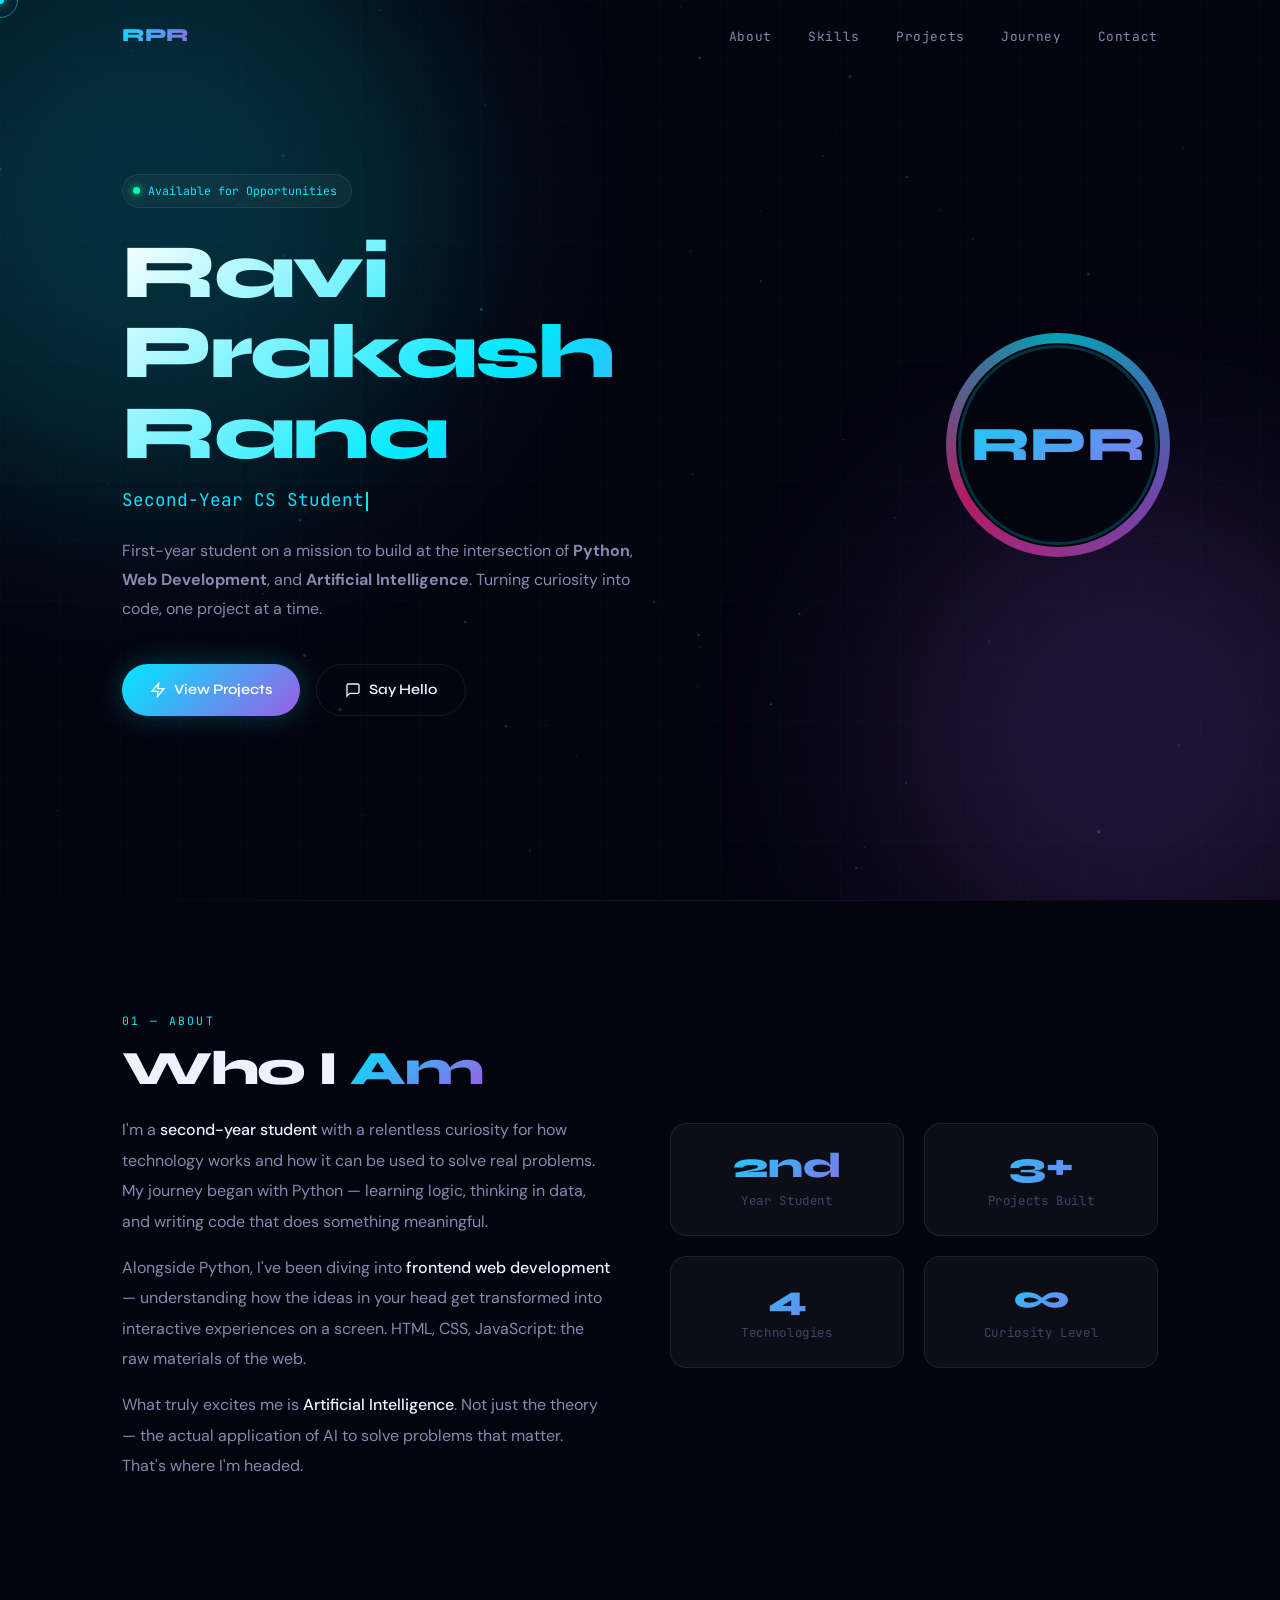
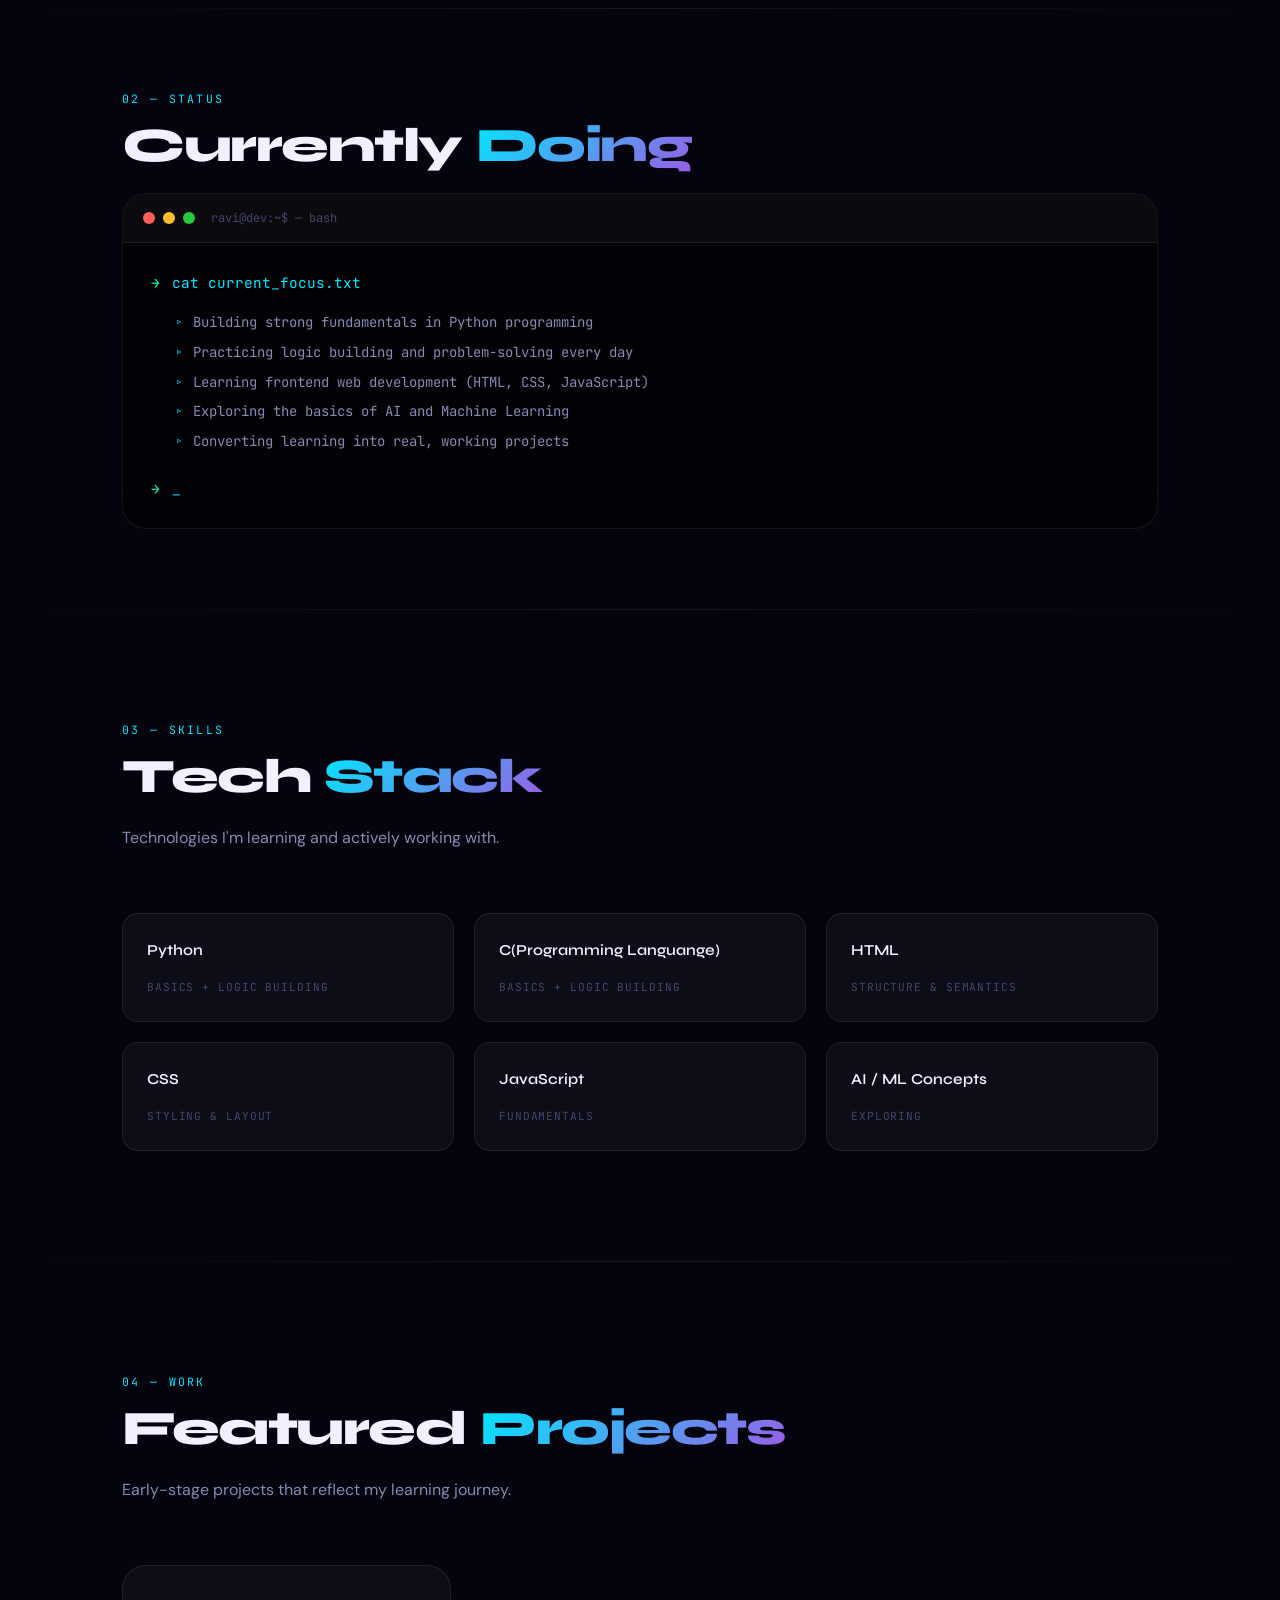
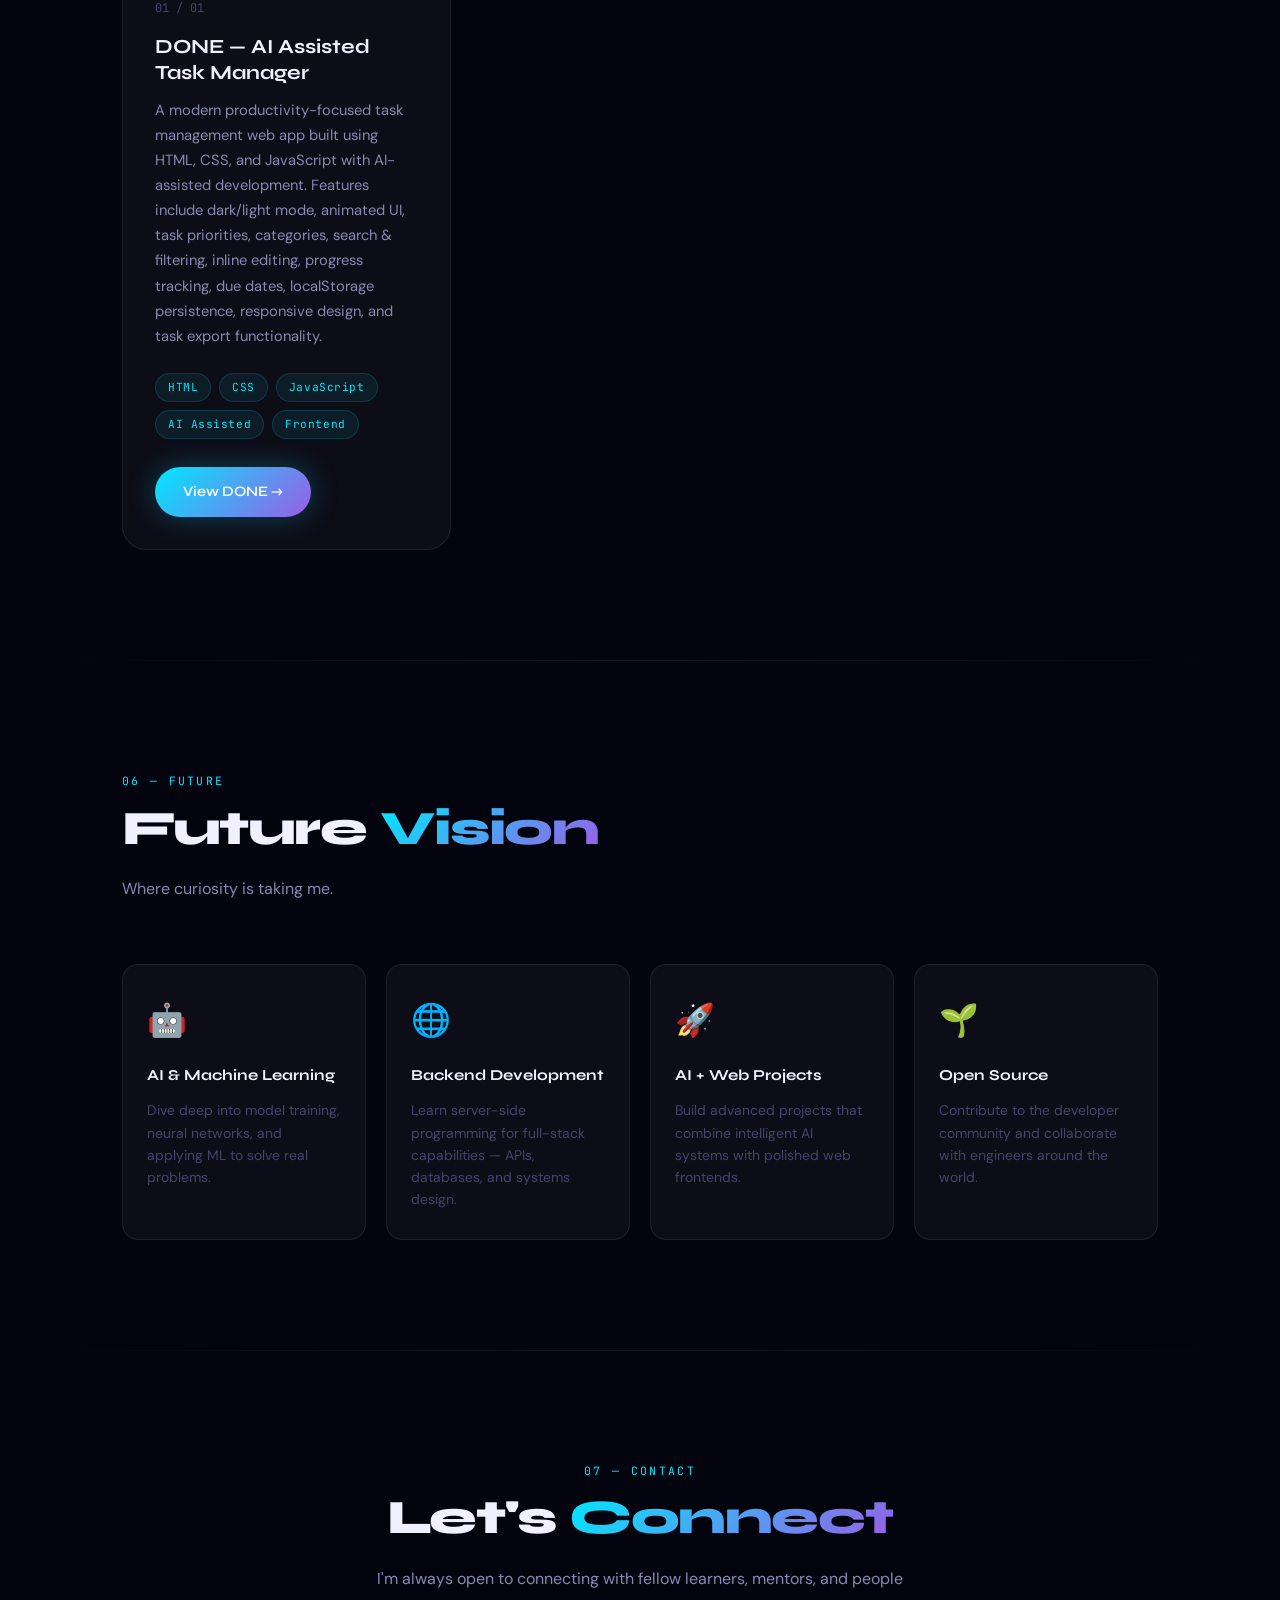
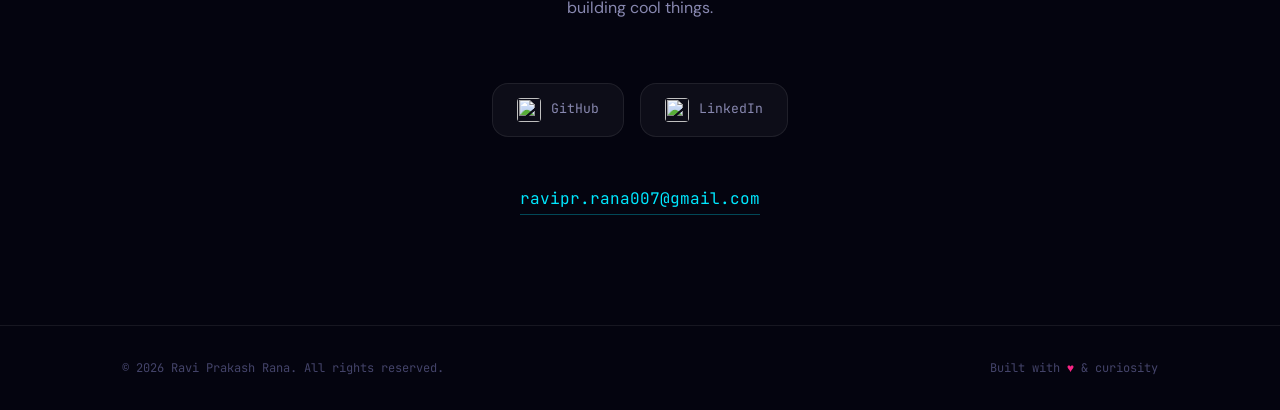
==== index.html @ df88d9ed "Rename portfolio.html to index.html" ====
<!DOCTYPE html>
<html lang="en">

<head>
  <meta charset="UTF-8" />
  <meta name="viewport" content="width=device-width, initial-scale=1.0" />
  <title>Ravi Prakash Rana — Portfolio</title>

  <!-- Google Fonts: Syne (display) + JetBrains Mono (code/terminal) + DM Sans (body) -->
  <link rel="preconnect" href="https://fonts.googleapis.com" />
  <link rel="preconnect" href="https://fonts.gstatic.com" crossorigin />
  <link
    href="https://fonts.googleapis.com/css2?family=Syne:wght@400;600;700;800&family=JetBrains+Mono:wght@300;400;600&family=DM+Sans:ital,opsz,wght@0,9..40,300;0,9..40,400;0,9..40,500;1,9..40,300&display=swap"
    rel="stylesheet" />

  <style>
    /* =============================================
       DESIGN TOKENS / CSS VARIABLES
    ============================================= */
    :root {
      --bg-0: #04040f;
      --bg-1: #080820;
      --bg-2: #0d0d2b;
      --surface: rgba(255, 255, 255, 0.04);
      --surface-md: rgba(255, 255, 255, 0.07);
      --border: rgba(255, 255, 255, 0.08);
      --border-glow: rgba(0, 232, 255, 0.3);

      --cyan: #00e8ff;
      --cyan-dim: #00b4c8;
      --violet: #9b5de5;
      --violet-dim: #6d3aad;
      --pink: #f72585;
      --green: #06ffa5;

      --text-primary: #f0f0ff;
      --text-secondary: #8888b0;
      --text-muted: #44446a;

      --font-display: 'Syne', sans-serif;
      --font-body: 'DM Sans', sans-serif;
      --font-mono: 'JetBrains Mono', monospace;

      --radius-sm: 8px;
      --radius-md: 16px;
      --radius-lg: 24px;
      --radius-xl: 40px;

      --ease-smooth: cubic-bezier(0.25, 0.46, 0.45, 0.94);
      --ease-bounce: cubic-bezier(0.34, 1.56, 0.64, 1);
      --ease-expo: cubic-bezier(0.16, 1, 0.3, 1);
    }

    /* =============================================
       RESET & BASE
    ============================================= */
    *,
    *::before,
    *::after {
      box-sizing: border-box;
      margin: 0;
      padding: 0;
    }

    html {
      scroll-behavior: smooth;
      overflow-x: hidden;
    }

    body {
      background-color: var(--bg-0);
      color: var(--text-primary);
      font-family: var(--font-body);
      font-size: 16px;
      line-height: 1.7;
      overflow-x: hidden;
      cursor: none;
      /* custom cursor */
    }

    /* Hide scrollbar but keep functionality */
    ::-webkit-scrollbar {
      width: 4px;
    }

    ::-webkit-scrollbar-track {
      background: var(--bg-0);
    }

    ::-webkit-scrollbar-thumb {
      background: var(--cyan-dim);
      border-radius: 2px;
    }

    a {
      color: var(--cyan);
      text-decoration: none;
    }

    img {
      max-width: 100%;
      display: block;
    }

    ul {
      list-style: none;
    }

    /* =============================================
       CUSTOM CURSOR
    ============================================= */
    #cursor-dot,
    #cursor-ring {
      position: fixed;
      border-radius: 50%;
      pointer-events: none;
      z-index: 10000;
      transform: translate(-50%, -50%);
      transition-property: width, height, opacity, background;
      transition-duration: 0.15s;
    }

    #cursor-dot {
      width: 8px;
      height: 8px;
      background: var(--cyan);
      box-shadow: 0 0 12px var(--cyan);
    }

    #cursor-ring {
      width: 36px;
      height: 36px;
      border: 1.5px solid rgba(0, 232, 255, 0.5);
      transition-duration: 0.3s;
      transition-timing-function: var(--ease-smooth);
    }

    body.cursor-hover #cursor-ring {
      width: 56px;
      height: 56px;
      border-color: var(--violet);
      background: rgba(155, 93, 229, 0.08);
    }

    /* =============================================
       SCROLL PROGRESS BAR
    ============================================= */
    #scroll-progress {
      position: fixed;
      top: 0;
      left: 0;
      height: 2px;
      width: 0%;
      background: linear-gradient(90deg, var(--cyan), var(--violet), var(--pink));
      z-index: 9999;
      transition: width 0.1s linear;
    }

    /* =============================================
       CANVAS BACKGROUND (particles)
    ============================================= */
    #bg-canvas {
      position: fixed;
      inset: 0;
      z-index: 0;
      opacity: 0.45;
    }

    /* =============================================
       GRID OVERLAY
    ============================================= */
    .grid-overlay {
      position: fixed;
      inset: 0;
      z-index: 1;
      background-image:
        linear-gradient(rgba(0, 232, 255, 0.025) 1px, transparent 1px),
        linear-gradient(90deg, rgba(0, 232, 255, 0.025) 1px, transparent 1px);
      background-size: 60px 60px;
      pointer-events: none;
    }

    /* =============================================
       LAYOUT WRAPPER
    ============================================= */
    .site-wrap {
      position: relative;
      z-index: 2;
    }

    .container {
      max-width: 1100px;
      margin: 0 auto;
      padding: 0 32px;
    }

    /* =============================================
       NAVBAR
    ============================================= */
    #navbar {
      position: fixed;
      top: 0;
      left: 0;
      right: 0;
      z-index: 999;
      padding: 20px 0;
      transition: background 0.4s var(--ease-smooth), padding 0.4s var(--ease-smooth), border-bottom 0.4s;
    }

    #navbar.scrolled {
      background: rgba(4, 4, 15, 0.85);
      backdrop-filter: blur(20px);
      -webkit-backdrop-filter: blur(20px);
      padding: 12px 0;
      border-bottom: 1px solid var(--border);
    }

    .nav-inner {
      display: flex;
      align-items: center;
      justify-content: space-between;
    }

    .nav-logo {
      font-family: var(--font-display);
      font-weight: 800;
      font-size: 1.15rem;
      letter-spacing: -0.02em;
      background: linear-gradient(135deg, var(--cyan), var(--violet));
      -webkit-background-clip: text;
      -webkit-text-fill-color: transparent;
      background-clip: text;
    }

    .nav-links {
      display: flex;
      gap: 36px;
      align-items: center;
    }

    .nav-links a {
      font-family: var(--font-mono);
      font-size: 0.8rem;
      color: var(--text-secondary);
      letter-spacing: 0.05em;
      transition: color 0.2s;
      position: relative;
    }

    .nav-links a::after {
      content: '';
      position: absolute;
      bottom: -4px;
      left: 0;
      width: 0;
      height: 1px;
      background: var(--cyan);
      transition: width 0.3s var(--ease-expo);
    }

    .nav-links a:hover {
      color: var(--cyan);
    }

    .nav-links a:hover::after {
      width: 100%;
    }

    /* Hamburger */
    .nav-toggle {
      display: none;
      flex-direction: column;
      gap: 5px;
      cursor: none;
      background: none;
      border: none;
      padding: 4px;
    }

    .nav-toggle span {
      display: block;
      width: 24px;
      height: 1.5px;
      background: var(--text-primary);
      transition: all 0.3s var(--ease-smooth);
      transform-origin: center;
    }

    .nav-toggle.open span:nth-child(1) {
      transform: translateY(6.5px) rotate(45deg);
    }

    .nav-toggle.open span:nth-child(2) {
      opacity: 0;
      transform: scaleX(0);
    }

    .nav-toggle.open span:nth-child(3) {
      transform: translateY(-6.5px) rotate(-45deg);
    }

    /* Mobile menu */
    .mobile-menu {
      display: none;
      flex-direction: column;
      gap: 0;
      background: rgba(4, 4, 15, 0.97);
      border-top: 1px solid var(--border);
      padding: 8px 0;
    }

    .mobile-menu.open {
      display: flex;
    }

    .mobile-menu a {
      font-family: var(--font-mono);
      font-size: 0.85rem;
      color: var(--text-secondary);
      padding: 14px 32px;
      border-bottom: 1px solid var(--border);
      transition: color 0.2s, background 0.2s;
    }

    .mobile-menu a:hover {
      color: var(--cyan);
      background: var(--surface);
    }

    /* =============================================
       HERO SECTION
    ============================================= */
    #hero {
      min-height: 100vh;
      display: flex;
      align-items: center;
      padding-top: 100px;
      position: relative;
      overflow: hidden;
    }

    /* Glow blobs */
    .hero-blob {
      position: absolute;
      border-radius: 50%;
      filter: blur(100px);
      opacity: 0.18;
      pointer-events: none;
    }

    .hero-blob-1 {
      width: 600px;
      height: 600px;
      background: var(--cyan);
      top: -100px;
      left: -150px;
    }

    .hero-blob-2 {
      width: 500px;
      height: 500px;
      background: var(--violet);
      bottom: -80px;
      right: -100px;
    }

    .hero-inner {
      display: grid;
      grid-template-columns: 1fr auto;
      align-items: center;
      gap: 60px;
      width: 100%;
    }

    .hero-badge {
      display: inline-flex;
      align-items: center;
      gap: 8px;
      background: var(--surface);
      border: 1px solid var(--border);
      border-radius: 100px;
      padding: 6px 14px 6px 10px;
      font-family: var(--font-mono);
      font-size: 0.72rem;
      color: var(--cyan);
      margin-bottom: 24px;
      animation: fadeSlideUp 0.8s var(--ease-expo) both;
    }

    .hero-badge-dot {
      width: 7px;
      height: 7px;
      border-radius: 50%;
      background: var(--green);
      box-shadow: 0 0 8px var(--green);
      animation: pulse-dot 2s infinite;
    }

    @keyframes pulse-dot {

      0%,
      100% {
        opacity: 1;
        transform: scale(1);
      }

      50% {
        opacity: 0.6;
        transform: scale(1.3);
      }
    }

    .hero-name {
      font-family: var(--font-display);
      font-weight: 800;
      font-size: clamp(2.8rem, 6vw, 5rem);
      line-height: 1.05;
      letter-spacing: -0.03em;
      background: linear-gradient(135deg, #ffffff 0%, var(--cyan) 50%, var(--violet) 100%);
      -webkit-background-clip: text;
      -webkit-text-fill-color: transparent;
      background-clip: text;
      margin-bottom: 12px;
      animation: fadeSlideUp 0.8s 0.1s var(--ease-expo) both;
    }

    .hero-typewriter {
      font-family: var(--font-mono);
      font-size: clamp(0.9rem, 2vw, 1.1rem);
      color: var(--cyan);
      min-height: 1.8em;
      margin-bottom: 20px;
      animation: fadeSlideUp 0.8s 0.2s var(--ease-expo) both;
    }

    .hero-typewriter .cursor {
      display: inline-block;
      width: 2px;
      height: 1.1em;
      background: var(--cyan);
      margin-left: 2px;
      vertical-align: middle;
      animation: blink 0.9s step-end infinite;
    }

    @keyframes blink {

      0%,
      100% {
        opacity: 1
      }

      50% {
        opacity: 0
      }
    }

    .hero-desc {
      color: var(--text-secondary);
      font-size: 1rem;
      max-width: 520px;
      line-height: 1.8;
      margin-bottom: 40px;
      animation: fadeSlideUp 0.8s 0.3s var(--ease-expo) both;
    }

    .hero-ctas {
      display: flex;
      gap: 16px;
      flex-wrap: wrap;
      animation: fadeSlideUp 0.8s 0.4s var(--ease-expo) both;
    }

    /* Profile picture */
    .hero-avatar {
      position: relative;
      animation: fadeSlideUp 0.9s 0.25s var(--ease-expo) both;
    }

    .hero-avatar-ring {
      position: absolute;
      inset: -12px;
      border-radius: 50%;
      background: conic-gradient(var(--cyan), var(--violet), var(--pink), var(--cyan));
      animation: spin 8s linear infinite;
      opacity: 0.7;
    }

    .hero-avatar-ring-mask {
      position: absolute;
      inset: -2px;
      border-radius: 50%;
      background: var(--bg-0);
      z-index: 1;
    }

    .hero-avatar img {
      position: relative;
      z-index: 2;
      width: 200px;
      height: 200px;
      border-radius: 50%;
      object-fit: cover;
      object-position: top;
      border: 3px solid var(--bg-2);
    }

    /* Fallback avatar (initials) if image missing */
    .hero-avatar-fallback {
      position: relative;
      z-index: 2;
      width: 200px;
      height: 200px;
      border-radius: 50%;
      background: linear-gradient(135deg, var(--bg-2), var(--bg-1));
      border: 3px solid rgba(0, 232, 255, 0.2);
      display: flex;
      align-items: center;
      justify-content: center;
      font-family: var(--font-display);
      font-size: 3rem;
      font-weight: 800;
      background: linear-gradient(135deg, var(--cyan), var(--violet));
      -webkit-background-clip: text;
      -webkit-text-fill-color: transparent;
      background-clip: text;
    }

    @keyframes spin {
      to {
        transform: rotate(360deg);
      }
    }

    /* =============================================
       BUTTONS
    ============================================= */
    .btn {
      display: inline-flex;
      align-items: center;
      gap: 8px;
      padding: 13px 28px;
      border-radius: 100px;
      font-family: var(--font-display);
      font-weight: 600;
      font-size: 0.9rem;
      transition: all 0.3s var(--ease-bounce);
      cursor: none;
      position: relative;
      overflow: hidden;
      white-space: nowrap;
    }

    .btn::after {
      content: '';
      position: absolute;
      inset: 0;
      background: rgba(255, 255, 255, 0.1);
      opacity: 0;
      transition: opacity 0.2s;
    }

    .btn:hover::after {
      opacity: 1;
    }

    .btn:active {
      transform: scale(0.96) !important;
    }

    .btn-primary {
      background: linear-gradient(135deg, var(--cyan), var(--violet));
      color: #fff;
      box-shadow: 0 0 28px rgba(0, 232, 255, 0.25);
    }

    .btn-primary:hover {
      transform: translateY(-3px);
      box-shadow: 0 0 48px rgba(0, 232, 255, 0.4);
    }

    .btn-ghost {
      background: transparent;
      color: var(--text-primary);
      border: 1px solid var(--border);
    }

    .btn-ghost:hover {
      border-color: var(--cyan);
      color: var(--cyan);
      transform: translateY(-3px);
      box-shadow: 0 0 24px rgba(0, 232, 255, 0.15);
    }

    /* =============================================
       SECTION COMMON
    ============================================= */
    section {
      padding: 110px 0;
      position: relative;
    }

    .section-tag {
      font-family: var(--font-mono);
      font-size: 0.72rem;
      color: var(--cyan);
      letter-spacing: 0.2em;
      text-transform: uppercase;
      margin-bottom: 12px;
    }

    .section-title {
      font-family: var(--font-display);
      font-weight: 800;
      font-size: clamp(2rem, 4vw, 3rem);
      letter-spacing: -0.03em;
      line-height: 1.1;
      margin-bottom: 20px;
    }

    .section-title span {
      background: linear-gradient(135deg, var(--cyan), var(--violet));
      -webkit-background-clip: text;
      -webkit-text-fill-color: transparent;
      background-clip: text;
    }

    .section-desc {
      color: var(--text-secondary);
      font-size: 1rem;
      max-width: 540px;
      margin-bottom: 60px;
      line-height: 1.8;
    }

    /* Divider line */
    .divider {
      width: 100%;
      height: 1px;
      background: linear-gradient(90deg, transparent, var(--border), transparent);
      margin: 0;
    }

    /* Scroll reveal base state */
    .reveal {
      opacity: 0;
      transform: translateY(40px);
      transition: opacity 0.7s var(--ease-expo), transform 0.7s var(--ease-expo);
    }

    .reveal.visible {
      opacity: 1;
      transform: translateY(0);
    }

    .reveal-left {
      opacity: 0;
      transform: translateX(-40px);
      transition: opacity 0.7s var(--ease-expo), transform 0.7s var(--ease-expo);
    }

    .reveal-left.visible {
      opacity: 1;
      transform: translateX(0);
    }

    .reveal-right {
      opacity: 0;
      transform: translateX(40px);
      transition: opacity 0.7s var(--ease-expo), transform 0.7s var(--ease-expo);
    }

    .reveal-right.visible {
      opacity: 1;
      transform: translateX(0);
    }

    /* Stagger delays */
    .delay-1 {
      transition-delay: 0.1s;
    }

    .delay-2 {
      transition-delay: 0.2s;
    }

    .delay-3 {
      transition-delay: 0.3s;
    }

    .delay-4 {
      transition-delay: 0.4s;
    }

    .delay-5 {
      transition-delay: 0.5s;
    }

    /* =============================================
       ABOUT SECTION
    ============================================= */
    #about .about-grid {
      display: grid;
      grid-template-columns: 1fr 1fr;
      gap: 60px;
      align-items: start;
    }

    .about-text p {
      color: var(--text-secondary);
      line-height: 1.9;
      margin-bottom: 16px;
    }

    .about-text p strong {
      color: var(--text-primary);
      font-weight: 500;
    }

    .about-stats {
      display: grid;
      grid-template-columns: 1fr 1fr;
      gap: 20px;
      margin-top: 8px;
    }

    .stat-card {
      background: var(--surface);
      border: 1px solid var(--border);
      border-radius: var(--radius-md);
      padding: 24px 20px;
      text-align: center;
      transition: border-color 0.3s, transform 0.3s var(--ease-bounce);
    }

    .stat-card:hover {
      border-color: var(--border-glow);
      transform: translateY(-4px);
    }

    .stat-num {
      font-family: var(--font-display);
      font-size: 2.2rem;
      font-weight: 800;
      background: linear-gradient(135deg, var(--cyan), var(--violet));
      -webkit-background-clip: text;
      -webkit-text-fill-color: transparent;
      background-clip: text;
      line-height: 1;
      margin-bottom: 6px;
    }

    .stat-label {
      font-size: 0.78rem;
      color: var(--text-muted);
      font-family: var(--font-mono);
      letter-spacing: 0.05em;
    }

    /* =============================================
       CURRENTLY DOING — Terminal style
    ============================================= */
    #currently {
      padding: 80px 0;
    }

    .terminal {
      background: rgba(0, 0, 0, 0.6);
      border: 1px solid var(--border);
      border-radius: var(--radius-lg);
      overflow: hidden;
      backdrop-filter: blur(20px);
    }

    .terminal-bar {
      display: flex;
      align-items: center;
      gap: 8px;
      padding: 14px 20px;
      background: rgba(255, 255, 255, 0.04);
      border-bottom: 1px solid var(--border);
    }

    .terminal-dot {
      width: 12px;
      height: 12px;
      border-radius: 50%;
    }

    .terminal-dot.red {
      background: #ff5f57;
    }

    .terminal-dot.amber {
      background: #ffbd2e;
    }

    .terminal-dot.green {
      background: #28c841;
    }

    .terminal-title {
      font-family: var(--font-mono);
      font-size: 0.75rem;
      color: var(--text-muted);
      margin-left: 8px;
    }

    .terminal-body {
      padding: 28px 28px;
    }

    .terminal-line {
      display: flex;
      align-items: flex-start;
      gap: 12px;
      margin-bottom: 14px;
      font-family: var(--font-mono);
      font-size: 0.9rem;
      line-height: 1.6;
    }

    .t-prompt {
      color: var(--green);
      flex-shrink: 0;
    }

    .t-cmd {
      color: var(--cyan);
    }

    .t-output {
      color: var(--text-secondary);
      margin-left: 24px;
    }

    .t-output-list {
      margin-left: 24px;
    }

    .t-output-list li {
      color: var(--text-secondary);
      font-family: var(--font-mono);
      font-size: 0.87rem;
      padding: 3px 0;
      display: flex;
      align-items: center;
      gap: 10px;
    }

    .t-output-list li::before {
      content: '▹';
      color: var(--cyan);
      flex-shrink: 0;
    }

    /* =============================================
       SKILLS SECTION
    ============================================= */
    #skills .skills-grid {
      display: grid;
      grid-template-columns: repeat(auto-fill, minmax(280px, 1fr));
      gap: 20px;
    }

    .skill-card {
      background: var(--surface);
      border: 1px solid var(--border);
      border-radius: var(--radius-md);
      padding: 24px;
      transition: border-color 0.3s, transform 0.3s var(--ease-bounce), box-shadow 0.3s;
    }

    .skill-card:hover {
      border-color: var(--border-glow);
      transform: translateY(-5px);
      box-shadow: 0 20px 60px rgba(0, 0, 0, 0.4), 0 0 30px rgba(0, 232, 255, 0.06);
    }

    .skill-header {
      display: flex;
      align-items: center;
      justify-content: space-between;
      margin-bottom: 14px;
    }

    .skill-name {
      font-family: var(--font-display);
      font-weight: 600;
      font-size: 0.95rem;
      color: var(--text-primary);
    }

    .skill-pct {
      font-family: var(--font-mono);
      font-size: 0.8rem;
      color: var(--cyan);
    }

    .skill-bar-bg {
      height: 4px;
      background: rgba(255, 255, 255, 0.06);
      border-radius: 100px;
      overflow: hidden;
    }

    .skill-bar-fill {
      height: 100%;
      border-radius: 100px;
      width: 0%;
      transition: width 1.2s var(--ease-expo);
      background: linear-gradient(90deg, var(--cyan), var(--violet));
    }

    .skill-bar-fill.animated {
      /* class added by JS */
    }

    .skill-tag {
      margin-top: 12px;
      font-family: var(--font-mono);
      font-size: 0.7rem;
      color: var(--text-muted);
      letter-spacing: 0.08em;
    }

    /* =============================================
       PROJECTS SECTION
    ============================================= */
    #projects .projects-grid {
      display: grid;
      grid-template-columns: repeat(auto-fill, minmax(320px, 1fr));
      gap: 24px;
    }

    .project-card {
      background: var(--surface);
      border: 1px solid var(--border);
      border-radius: var(--radius-lg);
      padding: 32px;
      transition: border-color 0.3s, transform 0.3s var(--ease-bounce), box-shadow 0.3s;
      position: relative;
      overflow: hidden;
      transform-style: preserve-3d;
      will-change: transform;
    }

    .project-card::before {
      content: '';
      position: absolute;
      top: 0;
      left: 0;
      right: 0;
      height: 1px;
      background: linear-gradient(90deg, transparent, var(--cyan), transparent);
      opacity: 0;
      transition: opacity 0.4s;
    }

    .project-card:hover {
      border-color: var(--border-glow);
    }

    .project-card:hover::before {
      opacity: 1;
    }

    .project-num {
      font-family: var(--font-mono);
      font-size: 0.75rem;
      color: var(--text-muted);
      margin-bottom: 16px;
    }

    .project-title {
      font-family: var(--font-display);
      font-weight: 700;
      font-size: 1.25rem;
      color: var(--text-primary);
      margin-bottom: 12px;
      line-height: 1.3;
    }

    .project-desc {
      color: var(--text-secondary);
      font-size: 0.92rem;
      line-height: 1.7;
      margin-bottom: 24px;
    }

    .project-tags {
      display: flex;
      flex-wrap: wrap;
      gap: 8px;
    }

    .project-tag {
      background: rgba(0, 232, 255, 0.07);
      border: 1px solid rgba(0, 232, 255, 0.15);
      color: var(--cyan);
      font-family: var(--font-mono);
      font-size: 0.7rem;
      padding: 4px 12px;
      border-radius: 100px;
      letter-spacing: 0.05em;
    }

    /* =============================================
       JOURNEY TIMELINE
    ============================================= */
    #journey .timeline {
      position: relative;
      padding-left: 32px;
    }

    .timeline::before {
      content: '';
      position: absolute;
      left: 7px;
      top: 0;
      bottom: 0;
      width: 1px;
      background: linear-gradient(to bottom, var(--cyan), var(--violet), transparent);
    }

    .timeline-item {
      position: relative;
      margin-bottom: 44px;
    }

    .timeline-item:last-child {
      margin-bottom: 0;
    }

    .timeline-dot {
      position: absolute;
      left: -29px;
      top: 4px;
      width: 15px;
      height: 15px;
      border-radius: 50%;
      background: var(--bg-0);
      border: 2px solid var(--cyan);
      box-shadow: 0 0 16px rgba(0, 232, 255, 0.5);
      transition: transform 0.3s var(--ease-bounce), box-shadow 0.3s;
    }

    .timeline-item:hover .timeline-dot {
      transform: scale(1.4);
      box-shadow: 0 0 28px rgba(0, 232, 255, 0.7);
    }

    .timeline-label {
      font-family: var(--font-mono);
      font-size: 0.72rem;
      color: var(--cyan);
      letter-spacing: 0.1em;
      margin-bottom: 6px;
      text-transform: uppercase;
    }

    .timeline-heading {
      font-family: var(--font-display);
      font-weight: 700;
      font-size: 1.1rem;
      color: var(--text-primary);
      margin-bottom: 8px;
    }

    .timeline-body {
      color: var(--text-secondary);
      font-size: 0.93rem;
      line-height: 1.7;
    }

    /* =============================================
       FUTURE VISION
    ============================================= */
    #vision .vision-grid {
      display: grid;
      grid-template-columns: repeat(auto-fill, minmax(240px, 1fr));
      gap: 20px;
    }

    .vision-card {
      background: var(--surface);
      border: 1px solid var(--border);
      border-radius: var(--radius-md);
      padding: 28px 24px;
      transition: border-color 0.3s, transform 0.3s var(--ease-bounce);
    }

    .vision-card:hover {
      border-color: rgba(155, 93, 229, 0.4);
      transform: translateY(-5px);
    }

    .vision-icon {
      font-size: 2rem;
      margin-bottom: 16px;
    }

    .vision-title {
      font-family: var(--font-display);
      font-weight: 700;
      font-size: 0.95rem;
      color: var(--text-primary);
      margin-bottom: 10px;
    }

    .vision-desc {
      color: var(--text-muted);
      font-size: 0.87rem;
      line-height: 1.6;
    }

    /* =============================================
       CONTACT SECTION
    ============================================= */
    #contact {
      text-align: center;
    }

    #contact .section-desc {
      margin-left: auto;
      margin-right: auto;
    }

    .contact-links {
      display: flex;
      justify-content: center;
      gap: 16px;
      flex-wrap: wrap;
      margin-bottom: 48px;
    }

    .contact-link {
      display: flex;
      align-items: center;
      gap: 10px;
      padding: 14px 24px;
      background: var(--surface);
      border: 1px solid var(--border);
      border-radius: var(--radius-md);
      color: var(--text-secondary);
      font-family: var(--font-mono);
      font-size: 0.82rem;
      transition: all 0.3s var(--ease-bounce);
    }

    .contact-link img {
      width: 24px;
      height: 24px;
      border-radius: 4px;
      object-fit: cover;
    }

    .contact-link:hover {
      color: var(--cyan);
      border-color: var(--border-glow);
      transform: translateY(-4px);
      box-shadow: 0 12px 40px rgba(0, 0, 0, 0.4), 0 0 20px rgba(0, 232, 255, 0.1);
    }

    .contact-email {
      display: inline-block;
      font-family: var(--font-mono);
      font-size: 1rem;
      color: var(--cyan);
      border-bottom: 1px solid rgba(0, 232, 255, 0.3);
      padding-bottom: 2px;
      transition: border-color 0.2s;
    }

    .contact-email:hover {
      border-color: var(--cyan);
    }

    /* =============================================
       FOOTER
    ============================================= */
    footer {
      padding: 32px 0;
      border-top: 1px solid var(--border);
    }

    .footer-inner {
      display: flex;
      align-items: center;
      justify-content: space-between;
      gap: 16px;
      flex-wrap: wrap;
    }

    .footer-copy {
      font-family: var(--font-mono);
      font-size: 0.75rem;
      color: var(--text-muted);
    }

    .footer-made {
      font-family: var(--font-mono);
      font-size: 0.75rem;
      color: var(--text-muted);
    }

    .footer-made span {
      color: var(--pink);
    }

    /* =============================================
       KEYFRAMES
    ============================================= */
    @keyframes fadeSlideUp {
      from {
        opacity: 0;
        transform: translateY(30px);
      }

      to {
        opacity: 1;
        transform: translateY(0);
      }
    }

    /* =============================================
       RESPONSIVE
    ============================================= */
    @media (max-width: 900px) {
      .hero-inner {
        grid-template-columns: 1fr;
        text-align: center;
        gap: 40px;
      }

      .hero-ctas {
        justify-content: center;
      }

      .hero-avatar {
        order: -1;
        margin: 0 auto;
      }

      #about .about-grid {
        grid-template-columns: 1fr;
        gap: 40px;
      }

      .nav-links {
        display: none;
      }

      .nav-toggle {
        display: flex;
      }
    }

    @media (max-width: 600px) {
      .container {
        padding: 0 20px;
      }

      section {
        padding: 80px 0;
      }

      .about-stats {
        grid-template-columns: 1fr 1fr;
      }

      .hero-avatar img,
      .hero-avatar-fallback {
        width: 150px;
        height: 150px;
        font-size: 2.5rem;
      }

      .hero-avatar-ring {
        inset: -10px;
      }

      .hero-avatar-ring-mask {
        inset: -1px;
      }
    }

    /* Reduced motion */
    @media (prefers-reduced-motion: reduce) {

      *,
      *::before,
      *::after {
        animation-duration: 0.01ms !important;
        transition-duration: 0.01ms !important;
      }
    }
  </style>
</head>

<body>
  <!-- Custom Cursor -->
  <div id="cursor-dot"></div>
  <div id="cursor-ring"></div>

  <!-- Scroll Progress -->
  <div id="scroll-progress" role="progressbar" aria-label="Page scroll progress"></div>

  <!-- Background Canvas (particles) -->
  <canvas id="bg-canvas" aria-hidden="true"></canvas>

  <!-- Grid overlay -->
  <div class="grid-overlay" aria-hidden="true"></div>

  <div class="site-wrap">

    <!-- ==================== NAVBAR ==================== -->
    <header>
      <nav id="navbar" role="navigation" aria-label="Main navigation">
        <div class="container">
          <div class="nav-inner">
            <a href="#hero" class="nav-logo">RPR</a>
            <ul class="nav-links" role="list">
              <li><a href="#about">About</a></li>
              <li><a href="#skills">Skills</a></li>
              <li><a href="#projects">Projects</a></li>
              <li><a href="#journey">Journey</a></li>
              <li><a href="#contact">Contact</a></li>
            </ul>
            <button class="nav-toggle" aria-label="Toggle menu" aria-expanded="false">
              <span></span><span></span><span></span>
            </button>
          </div>
          <div class="mobile-menu" role="menu">
            <a href="#about" role="menuitem">About</a>
            <a href="#skills" role="menuitem">Skills</a>
            <a href="#projects" role="menuitem">Projects</a>
            <a href="#journey" role="menuitem">Journey</a>
            <a href="#contact" role="menuitem">Contact</a>
          </div>
        </div>
      </nav>
    </header>

    <main>

      <!-- ==================== HERO ==================== -->
      <section id="hero" aria-label="Hero section">
        <!-- Glow blobs -->
        <div class="hero-blob hero-blob-1" aria-hidden="true"></div>
        <div class="hero-blob hero-blob-2" aria-hidden="true"></div>

        <div class="container">
          <div class="hero-inner">
            <div class="hero-content">
              <div class="hero-badge" aria-label="Status: Available for opportunities">
                <span class="hero-badge-dot" aria-hidden="true"></span>
                Available for Opportunities
              </div>
              <h1 class="hero-name">Ravi Prakash<br>Rana</h1>
              <div class="hero-typewriter" aria-label="Role">
                <span id="typewriter-text"></span><span class="cursor" aria-hidden="true"></span>
              </div>
              <p class="hero-desc">
                First-year student on a mission to build at the intersection of
                <strong>Python</strong>, <strong>Web Development</strong>, and
                <strong>Artificial Intelligence</strong>. Turning curiosity into code, one project at a time.
              </p>
              <div class="hero-ctas">
                <a href="#projects" class="btn btn-primary">
                  <svg width="16" height="16" viewBox="0 0 24 24" fill="none" stroke="currentColor" stroke-width="2"
                    aria-hidden="true">
                    <path d="M13 2L3 14h9l-1 8 10-12h-9l1-8z" />
                  </svg>
                  View Projects
                </a>
                <a href="#contact" class="btn btn-ghost">
                  <svg width="16" height="16" viewBox="0 0 24 24" fill="none" stroke="currentColor" stroke-width="2"
                    aria-hidden="true">
                    <path d="M21 15a2 2 0 0 1-2 2H7l-4 4V5a2 2 0 0 1 2-2h14a2 2 0 0 1 2 2z" />
                  </svg>
                  Say Hello
                </a>
              </div>
            </div>

            <div class="hero-avatar" aria-hidden="true">
              <div class="hero-avatar-ring"></div>
              <div class="hero-avatar-ring-mask"></div>
              <!-- Shows initials if dp2.png is unavailable -->
              <img src="dp2.png" alt="Ravi Prakash Rana"
                onerror="this.style.display='none'; this.nextElementSibling.style.display='flex';">
              <div class="hero-avatar-fallback" style="display:none;">RPR</div>
            </div>
          </div>
        </div>
      </section>

      <div class="divider"></div>

      <!-- ==================== ABOUT ==================== -->
      <section id="about" aria-label="About me">
        <div class="container">
          <p class="section-tag reveal">01 — About</p>
          <h2 class="section-title reveal delay-1">Who I <span>Am</span></h2>

          <div class="about-grid">
            <div class="about-text reveal-left">
              <p>I'm a <strong>second-year student</strong> with a relentless curiosity for how technology works and how
                it can be used to solve real problems. My journey began with Python — learning logic, thinking in data,
                and writing code that does something meaningful.</p>
              <p>Alongside Python, I've been diving into <strong>frontend web development</strong> — understanding how
                the ideas in your head get transformed into interactive experiences on a screen. HTML, CSS, JavaScript:
                the raw materials of the web.</p>
              <p>What truly excites me is <strong>Artificial Intelligence</strong>. Not just the theory — the actual
                application of AI to solve problems that matter. That's where I'm headed.</p>
            </div>
            <div class="about-stats reveal-right delay-1">
              <div class="stat-card">
                <div class="stat-num">2nd</div>
                <div class="stat-label">Year Student</div>
              </div>
              <div class="stat-card">
                <div class="stat-num">3+</div>
                <div class="stat-label">Projects Built</div>
              </div>
              <div class="stat-card">
                <div class="stat-num">4</div>
                <div class="stat-label">Technologies</div>
              </div>
              <div class="stat-card">
                <div class="stat-num">∞</div>
                <div class="stat-label">Curiosity Level</div>
              </div>
            </div>
          </div>
        </div>
      </section>

      <div class="divider"></div>

      <!-- ==================== CURRENTLY DOING ==================== -->
      <section id="currently" aria-label="Current activities">
        <div class="container">
          <p class="section-tag reveal">02 — Status</p>
          <h2 class="section-title reveal delay-1">Currently <span>Doing</span></h2>

          <div class="terminal reveal delay-2">
            <div class="terminal-bar" aria-hidden="true">
              <div class="terminal-dot red"></div>
              <div class="terminal-dot amber"></div>
              <div class="terminal-dot green"></div>
              <span class="terminal-title">ravi@dev:~$ — bash</span>
            </div>
            <div class="terminal-body">
              <div class="terminal-line">
                <span class="t-prompt">→</span>
                <span class="t-cmd">cat current_focus.txt</span>
              </div>
              <ul class="t-output-list" role="list">
                <li>Building strong fundamentals in Python programming</li>
                <li>Practicing logic building and problem-solving every day</li>
                <li>Learning frontend web development (HTML, CSS, JavaScript)</li>
                <li>Exploring the basics of AI and Machine Learning</li>
                <li>Converting learning into real, working projects</li>
              </ul>
              <div class="terminal-line" style="margin-top:20px; margin-bottom:0;">
                <span class="t-prompt">→</span>
                <span class="t-cmd" id="terminal-cursor">_</span>
              </div>
            </div>
          </div>
        </div>
      </section>

      <div class="divider"></div>

      <!-- ==================== SKILLS ==================== -->
      <section id="skills" aria-label="Skills">
        <div class="container">
          <p class="section-tag reveal">03 — Skills</p>
          <h2 class="section-title reveal delay-1">Tech <span>Stack</span></h2>
          <p class="section-desc reveal delay-2">Technologies I'm learning and actively working with.</p>

          <div class="skills-grid">
            <!-- Each card: data-pct drives the bar width -->
            <div class="skill-card reveal delay-1" data-pct="65">
              <div class="skill-header">
                <span class="skill-name">Python</span>

              </div>

              <div class="skill-tag">BASICS + LOGIC BUILDING</div>
            </div>

            <div class="skill-card reveal delay-1" data-pct="65">
              <div class="skill-header">
                <span class="skill-name">C(Programming Languange)</span>

              </div>

              <div class="skill-tag">BASICS + LOGIC BUILDING</div>
            </div>

            <div class="skill-card reveal delay-2" data-pct="50">
              <div class="skill-header">
                <span class="skill-name">HTML</span>

              </div>

              <div class="skill-tag">STRUCTURE & SEMANTICS</div>
            </div>

            <div class="skill-card reveal delay-3" data-pct="35">
              <div class="skill-header">
                <span class="skill-name">CSS</span>

              </div>

              <div class="skill-tag">STYLING & LAYOUT</div>
            </div>

            <div class="skill-card reveal delay-4" data-pct="20">
              <div class="skill-header">
                <span class="skill-name">JavaScript</span>

              </div>

              <div class="skill-tag">FUNDAMENTALS</div>
            </div>


            <div class="skill-card reveal delay-2" data-pct="15">
              <div class="skill-header">
                <span class="skill-name">AI / ML Concepts</span>

              </div>

              <div class="skill-tag">EXPLORING</div>
            </div>
          </div>
        </div>
      </section>

      <div class="divider"></div>

      <!-- ==================== PROJECTS ==================== -->
      <section id="projects" aria-label="Projects">
        <div class="container">
          <p class="section-tag reveal">04 — Work</p>
          <h2 class="section-title reveal delay-1">Featured <span>Projects</span></h2>
          <p class="section-desc reveal delay-2">Early-stage projects that reflect my learning journey.</p>
          <div class="projects-grid">

            <article class="project-card reveal delay-1" role="article">
              <div class="project-num">01 / 01</div>

              <h3 class="project-title">DONE — AI Assisted Task Manager</h3>

              <p class="project-desc">
                A modern productivity-focused task management web app built using
                HTML, CSS, and JavaScript with AI-assisted development.
                Features include dark/light mode, animated UI, task priorities,
                categories, search & filtering, inline editing, progress tracking,
                due dates, localStorage persistence, responsive design,
                and task export functionality.
              </p>

              <div class="project-tags">
                <span class="project-tag">HTML</span>
                <span class="project-tag">CSS</span>
                <span class="project-tag">JavaScript</span>
                <span class="project-tag">AI Assisted</span>
                <span class="project-tag">Frontend</span>
              </div>

              <div style="margin-top: 28px;">
                <a href="YOUR_DONE_APP_LINK_HERE" target="_blank" rel="noopener noreferrer" class="btn btn-primary">
                  View DONE →
                </a>
              </div>
            </article>

          </div>
        </div>
      </section>

      <div class="divider"></div>


      <!-- ==================== VISION ==================== -->
      <section id="vision" aria-label="Future Vision">
        <div class="container">
          <p class="section-tag reveal">06 — Future</p>
          <h2 class="section-title reveal delay-1">Future <span>Vision</span></h2>
          <p class="section-desc reveal delay-2">Where curiosity is taking me.</p>

          <div class="vision-grid">
            <div class="vision-card reveal delay-1">
              <div class="vision-icon">🤖</div>
              <div class="vision-title">AI & Machine Learning</div>
              <p class="vision-desc">Dive deep into model training, neural networks, and applying ML to solve real
                problems.</p>
            </div>
            <div class="vision-card reveal delay-2">
              <div class="vision-icon">🌐</div>
              <div class="vision-title">Backend Development</div>
              <p class="vision-desc">Learn server-side programming for full-stack capabilities — APIs, databases, and
                systems design.</p>
            </div>
            <div class="vision-card reveal delay-3">
              <div class="vision-icon">🚀</div>
              <div class="vision-title">AI + Web Projects</div>
              <p class="vision-desc">Build advanced projects that combine intelligent AI systems with polished web
                frontends.</p>
            </div>
            <div class="vision-card reveal delay-4">
              <div class="vision-icon">🌱</div>
              <div class="vision-title">Open Source</div>
              <p class="vision-desc">Contribute to the developer community and collaborate with engineers around the
                world.</p>
            </div>
          </div>
        </div>
      </section>

      <div class="divider"></div>

      <!-- ==================== CONTACT ==================== -->
      <section id="contact" aria-label="Contact">
        <div class="container">
          <p class="section-tag reveal">07 — Contact</p>
          <h2 class="section-title reveal delay-1">Let's <span>Connect</span></h2>
          <p class="section-desc reveal delay-2">
            I'm always open to connecting with fellow learners, mentors, and people building cool things.
          </p>

          <div class="contact-links reveal delay-2">
            <a href="https://github.com/raviprrana007" class="contact-link" target="_blank" rel="noopener noreferrer"
              aria-label="GitHub Profile">
              <img src="https://wallpapers.com/images/hd/git-hub-logo-octocat-9z8a4hy1cg9s8mer.jpg" alt=""
                aria-hidden="true">
              GitHub
            </a>
            <a href="https://www.linkedin.com/in/ravi-prakash-rana-b60a08375" class="contact-link" target="_blank"
              rel="noopener noreferrer" aria-label="LinkedIn Profile">
              <img
                src="https://upload.wikimedia.org/wikipedia/commons/thumb/c/ca/LinkedIn_logo_initials.png/960px-LinkedIn_logo_initials.png"
                alt="" aria-hidden="true">
              LinkedIn
            </a>
          </div>

          <div class="reveal delay-3">
  <a href="mailto:ravipr.rana007@gmail.com" class="contact-email">
    ravipr.rana007@gmail.com
  </a>
</div>
        </div>
      </section>

    </main>

    <!-- ==================== FOOTER ==================== -->
    <footer role="contentinfo">
      <div class="container">
        <div class="footer-inner">
          <p class="footer-copy">© 2026 Ravi Prakash Rana. All rights reserved.</p>
          <p class="footer-made">Built with <span>♥</span> & curiosity</p>
        </div>
      </div>
    </footer>

  </div><!-- /site-wrap -->

  <!-- =============================================
       JAVASCRIPT
  ============================================= -->
  <script>
    'use strict';

    /* ------------------------------------------
       CUSTOM CURSOR
    ------------------------------------------ */
    const cursorDot = document.getElementById('cursor-dot');
    const cursorRing = document.getElementById('cursor-ring');
    let mouseX = 0, mouseY = 0;
    let ringX = 0, ringY = 0;

    document.addEventListener('mousemove', e => {
      mouseX = e.clientX;
      mouseY = e.clientY;
      cursorDot.style.left = mouseX + 'px';
      cursorDot.style.top = mouseY + 'px';
    });

    // Smooth ring follow with lerp
    (function animateRing() {
      ringX += (mouseX - ringX) * 0.12;
      ringY += (mouseY - ringY) * 0.12;
      cursorRing.style.left = ringX + 'px';
      cursorRing.style.top = ringY + 'px';
      requestAnimationFrame(animateRing);
    })();

    // Hover state
    const hoverEls = document.querySelectorAll('a, button, .skill-card, .project-card, .vision-card, .contact-link, .stat-card');
    hoverEls.forEach(el => {
      el.addEventListener('mouseenter', () => document.body.classList.add('cursor-hover'));
      el.addEventListener('mouseleave', () => document.body.classList.remove('cursor-hover'));
    });

    /* ------------------------------------------
       SCROLL PROGRESS BAR
    ------------------------------------------ */
    const scrollBar = document.getElementById('scroll-progress');
    window.addEventListener('scroll', () => {
      const total = document.documentElement.scrollHeight - window.innerHeight;
      const pct = (window.scrollY / total) * 100;
      scrollBar.style.width = pct + '%';
    }, { passive: true });

    /* ------------------------------------------
       NAVBAR SCROLL EFFECT
    ------------------------------------------ */
    const navbar = document.getElementById('navbar');
    window.addEventListener('scroll', () => {
      navbar.classList.toggle('scrolled', window.scrollY > 60);
    }, { passive: true });

    /* ------------------------------------------
       MOBILE MENU
    ------------------------------------------ */
    const navToggle = document.querySelector('.nav-toggle');
    const mobileMenu = document.querySelector('.mobile-menu');

    navToggle.addEventListener('click', () => {
      const isOpen = navToggle.classList.toggle('open');
      mobileMenu.classList.toggle('open', isOpen);
      navToggle.setAttribute('aria-expanded', isOpen);
    });

    // Close on link click
    mobileMenu.querySelectorAll('a').forEach(a => {
      a.addEventListener('click', () => {
        navToggle.classList.remove('open');
        mobileMenu.classList.remove('open');
        navToggle.setAttribute('aria-expanded', 'false');
      });
    });

    /* ------------------------------------------
       TYPEWRITER EFFECT
    ------------------------------------------ */
    const phrases = [
      'Second-Year CS Student',
      'Python Programmer',
      'Web Developer in Training',
      'AI Enthusiast',
      'Problem Solver',
    ];
    const tw = document.getElementById('typewriter-text');
    let pIdx = 0, cIdx = 0, deleting = false, paused = false;

    function typeLoop() {
      const current = phrases[pIdx];
      if (paused) { setTimeout(typeLoop, 1800); paused = false; return; }

      if (!deleting) {
        tw.textContent = current.slice(0, ++cIdx);
        if (cIdx === current.length) { paused = true; deleting = true; }
        setTimeout(typeLoop, 80);
      } else {
        tw.textContent = current.slice(0, --cIdx);
        if (cIdx === 0) { deleting = false; pIdx = (pIdx + 1) % phrases.length; }
        setTimeout(typeLoop, 40);
      }
    }
    typeLoop();

    /* ------------------------------------------
       TERMINAL CURSOR BLINK (terminal section)
    ------------------------------------------ */
    const termCursor = document.getElementById('terminal-cursor');
    setInterval(() => {
      termCursor.style.opacity = termCursor.style.opacity === '0' ? '1' : '0';
    }, 600);

    /* ------------------------------------------
       SCROLL REVEAL (IntersectionObserver)
    ------------------------------------------ */
    const revealEls = document.querySelectorAll('.reveal, .reveal-left, .reveal-right');
    const revealObserver = new IntersectionObserver((entries) => {
      entries.forEach(entry => {
        if (entry.isIntersecting) {
          entry.target.classList.add('visible');
          revealObserver.unobserve(entry.target);
        }
      });
    }, { threshold: 0.12, rootMargin: '0px 0px -40px 0px' });

    revealEls.forEach(el => revealObserver.observe(el));

    /* ------------------------------------------
       SKILL BAR ANIMATIONS (triggered on scroll)
    ------------------------------------------ */
    const skillCards = document.querySelectorAll('.skill-card[data-pct]');
    const skillObserver = new IntersectionObserver((entries) => {
      entries.forEach(entry => {
        if (entry.isIntersecting) {
          const bar = entry.target.querySelector('.skill-bar-fill');
          const pct = entry.target.dataset.pct + '%';
          // Slight delay so the reveal animation plays first
          setTimeout(() => { bar.style.width = pct; }, 300);
          skillObserver.unobserve(entry.target);
        }
      });
    }, { threshold: 0.3 });

    skillCards.forEach(c => skillObserver.observe(c));

    /* ------------------------------------------
       3D TILT on PROJECT CARDS
    ------------------------------------------ */
    document.querySelectorAll('.project-card').forEach(card => {
      card.addEventListener('mousemove', e => {
        const rect = card.getBoundingClientRect();
        const cx = rect.left + rect.width / 2;
        const cy = rect.top + rect.height / 2;
        const rx = ((e.clientY - cy) / (rect.height / 2)) * 6;
        const ry = ((e.clientX - cx) / (rect.width / 2)) * -6;
        card.style.transform = `perspective(800px) rotateX(${rx}deg) rotateY(${ry}deg) translateY(-5px)`;
        card.style.boxShadow = `0 30px 70px rgba(0,0,0,0.5), 0 0 40px rgba(0,232,255,0.08)`;
      });
      card.addEventListener('mouseleave', () => {
        card.style.transform = '';
        card.style.boxShadow = '';
      });
    });

    /* ------------------------------------------
       BACKGROUND PARTICLE CANVAS
    ------------------------------------------ */
    const canvas = document.getElementById('bg-canvas');
    const ctx = canvas.getContext('2d');
    let W, H;

    function resize() {
      W = canvas.width = window.innerWidth;
      H = canvas.height = window.innerHeight;
    }
    resize();
    window.addEventListener('resize', resize);

    const PARTICLE_COUNT = window.innerWidth < 600 ? 40 : 80;

    const particles = Array.from({ length: PARTICLE_COUNT }, () => ({
      x: Math.random() * window.innerWidth,
      y: Math.random() * window.innerHeight,
      r: Math.random() * 1.5 + 0.3,
      vx: (Math.random() - 0.5) * 0.3,
      vy: (Math.random() - 0.5) * 0.3,
      a: Math.random() * 0.6 + 0.1,
    }));

    // Star/connection lines
    function drawParticles() {
      ctx.clearRect(0, 0, W, H);

      // Draw connections
      for (let i = 0; i < particles.length; i++) {
        for (let j = i + 1; j < particles.length; j++) {
          const dx = particles[i].x - particles[j].x;
          const dy = particles[i].y - particles[j].y;
          const dist = Math.sqrt(dx * dx + dy * dy);
          if (dist < 120) {
            ctx.beginPath();
            ctx.strokeStyle = `rgba(0,232,255,${0.07 * (1 - dist / 120)})`;
            ctx.lineWidth = 0.5;
            ctx.moveTo(particles[i].x, particles[i].y);
            ctx.lineTo(particles[j].x, particles[j].y);
            ctx.stroke();
          }
        }
      }

      // Draw dots
      particles.forEach(p => {
        ctx.beginPath();
        ctx.arc(p.x, p.y, p.r, 0, Math.PI * 2);
        ctx.fillStyle = `rgba(0,232,255,${p.a})`;
        ctx.fill();

        // Move
        p.x += p.vx;
        p.y += p.vy;
        if (p.x < 0) p.x = W;
        if (p.x > W) p.x = 0;
        if (p.y < 0) p.y = H;
        if (p.y > H) p.y = 0;
      });

      requestAnimationFrame(drawParticles);
    }
    drawParticles();

    /* ------------------------------------------
       SMOOTH SCROLL (backup for older browsers)
    ------------------------------------------ */
    document.querySelectorAll('a[href^="#"]').forEach(a => {
      a.addEventListener('click', e => {
        const target = document.querySelector(a.getAttribute('href'));
        if (target) {
          e.preventDefault();
          target.scrollIntoView({ behavior: 'smooth', block: 'start' });
        }
      });
    });
  </script>
</body>

</html>
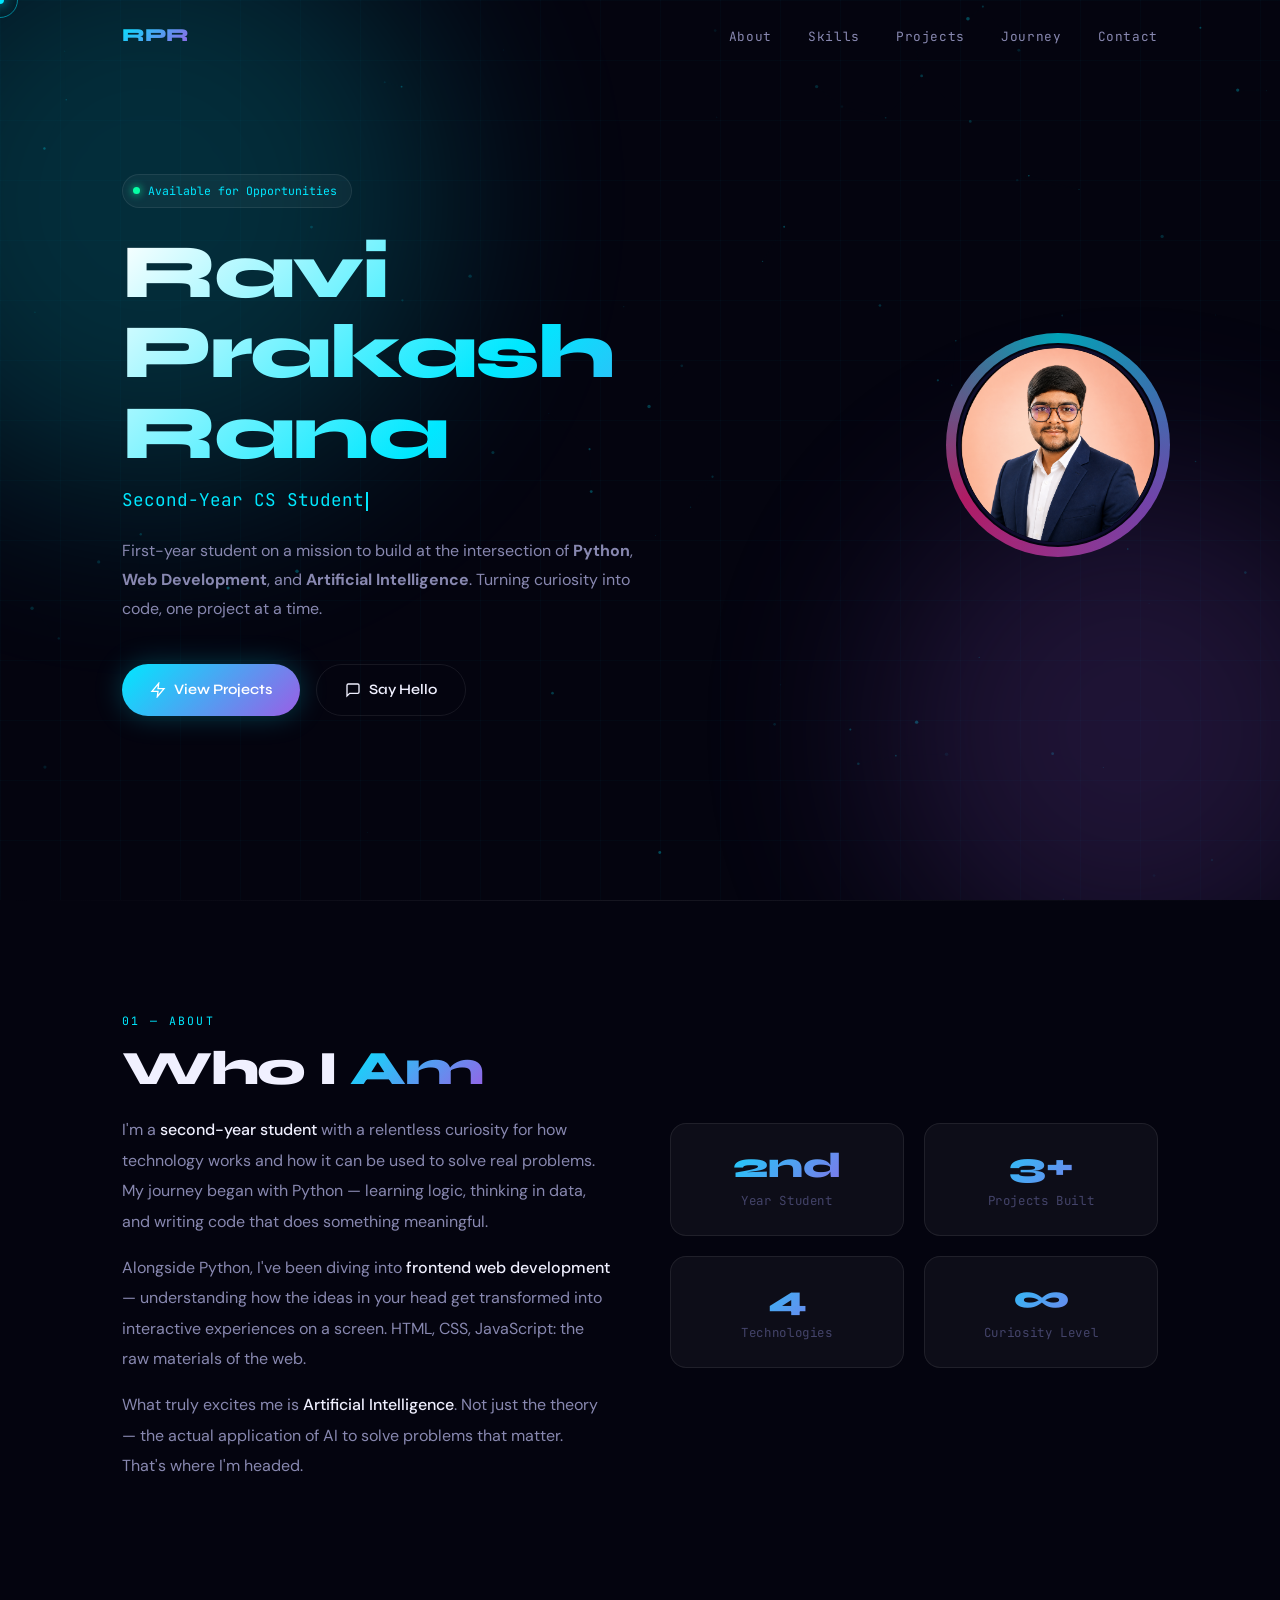
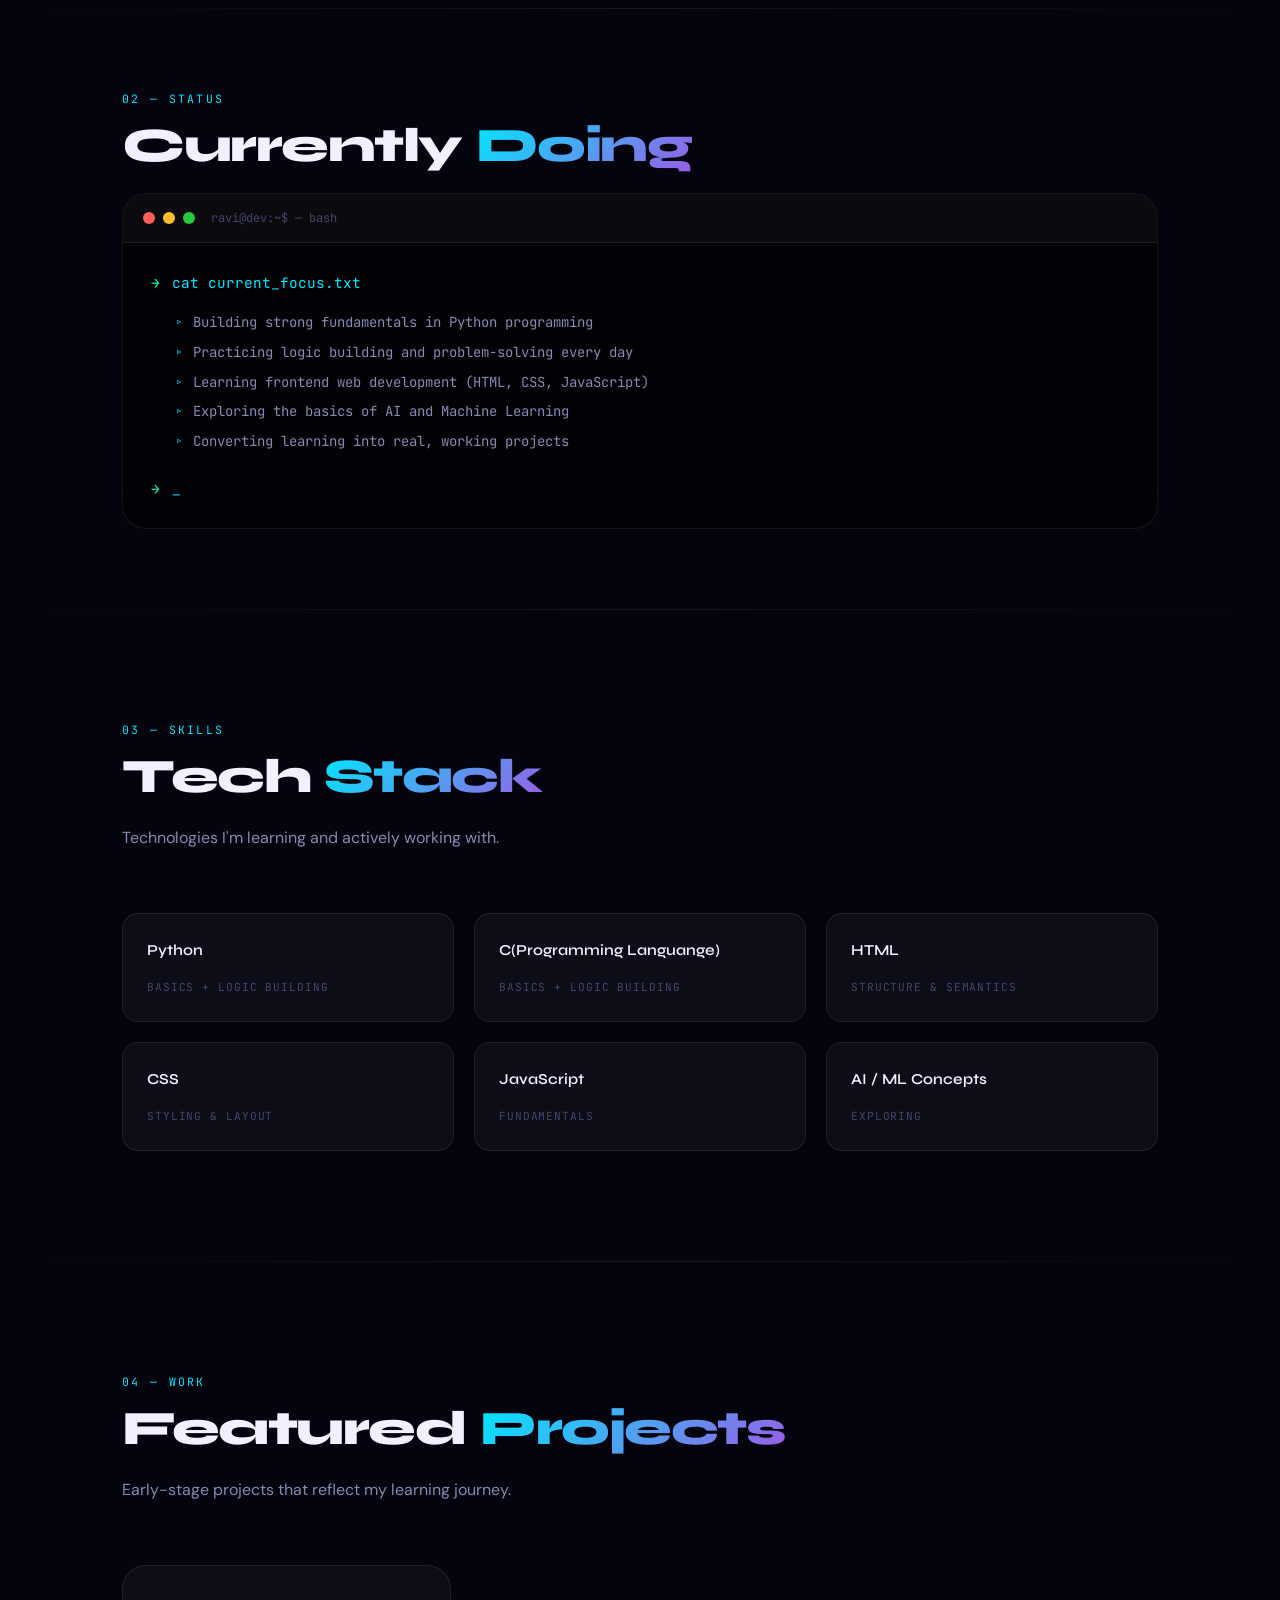
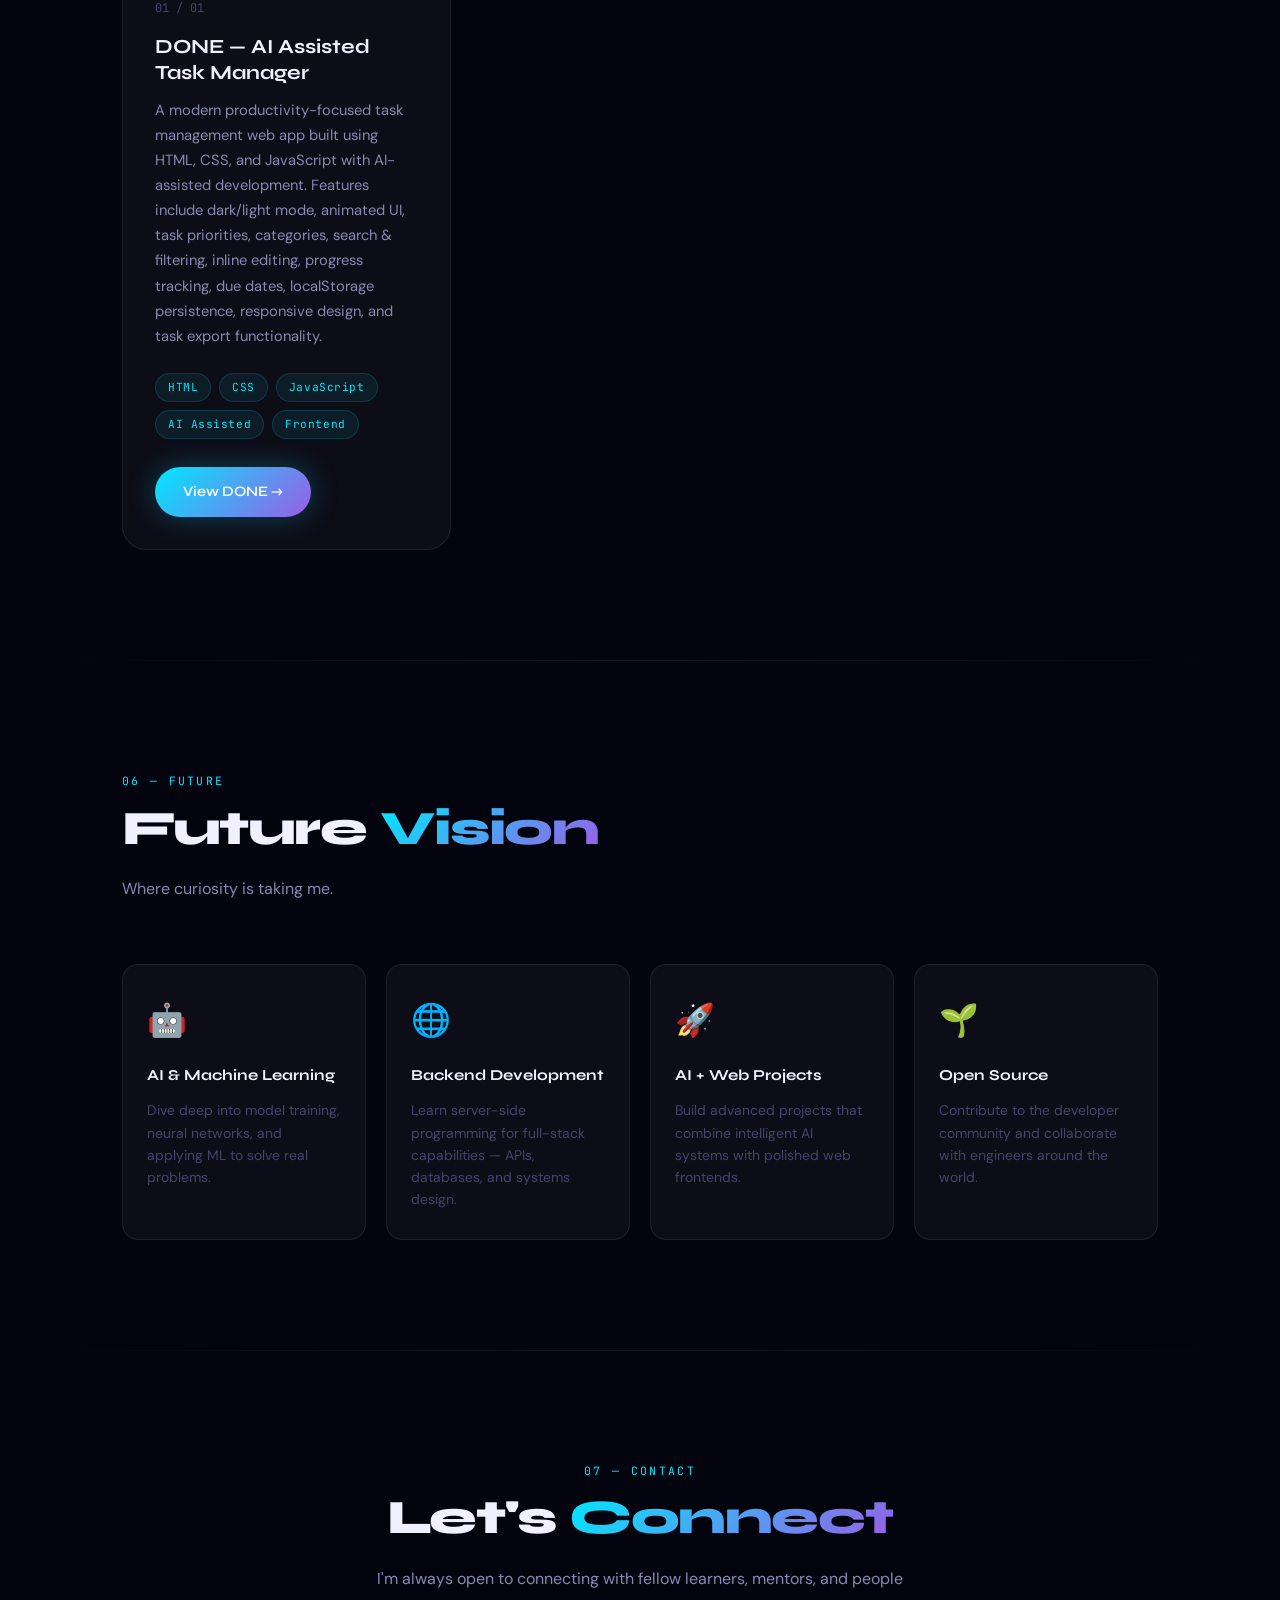
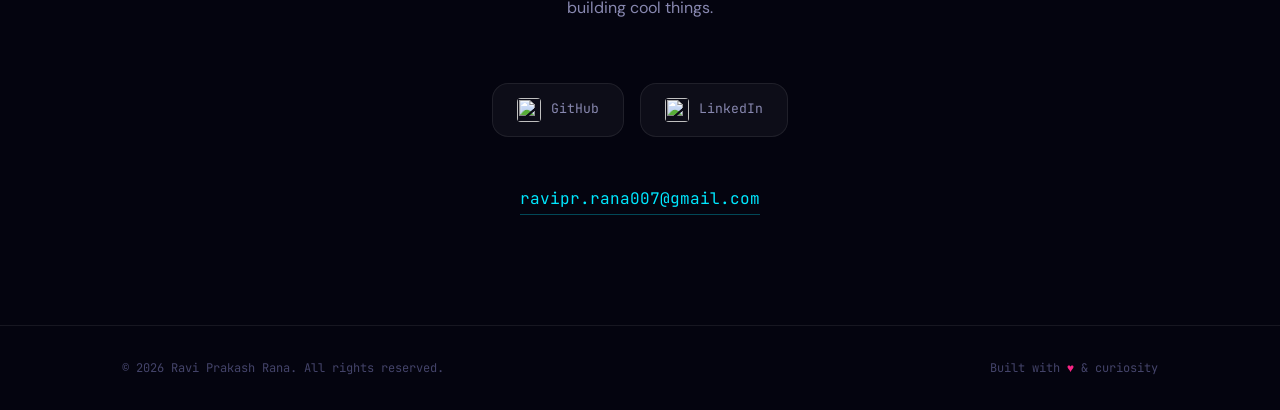
==== commit 221b73f1: "Update index.html" ====
--- a/index.html
+++ b/index.html
@@ -1575,7 +1575,7 @@
               </div>
 
               <div style="margin-top: 28px;">
-                <a href="YOUR_DONE_APP_LINK_HERE" target="_blank" rel="noopener noreferrer" class="btn btn-primary">
+                <a href="https://done-a-to-do-app.vercel.app/" target="_blank" rel="noopener noreferrer" class="btn btn-primary">
                   View DONE →
                 </a>
               </div>
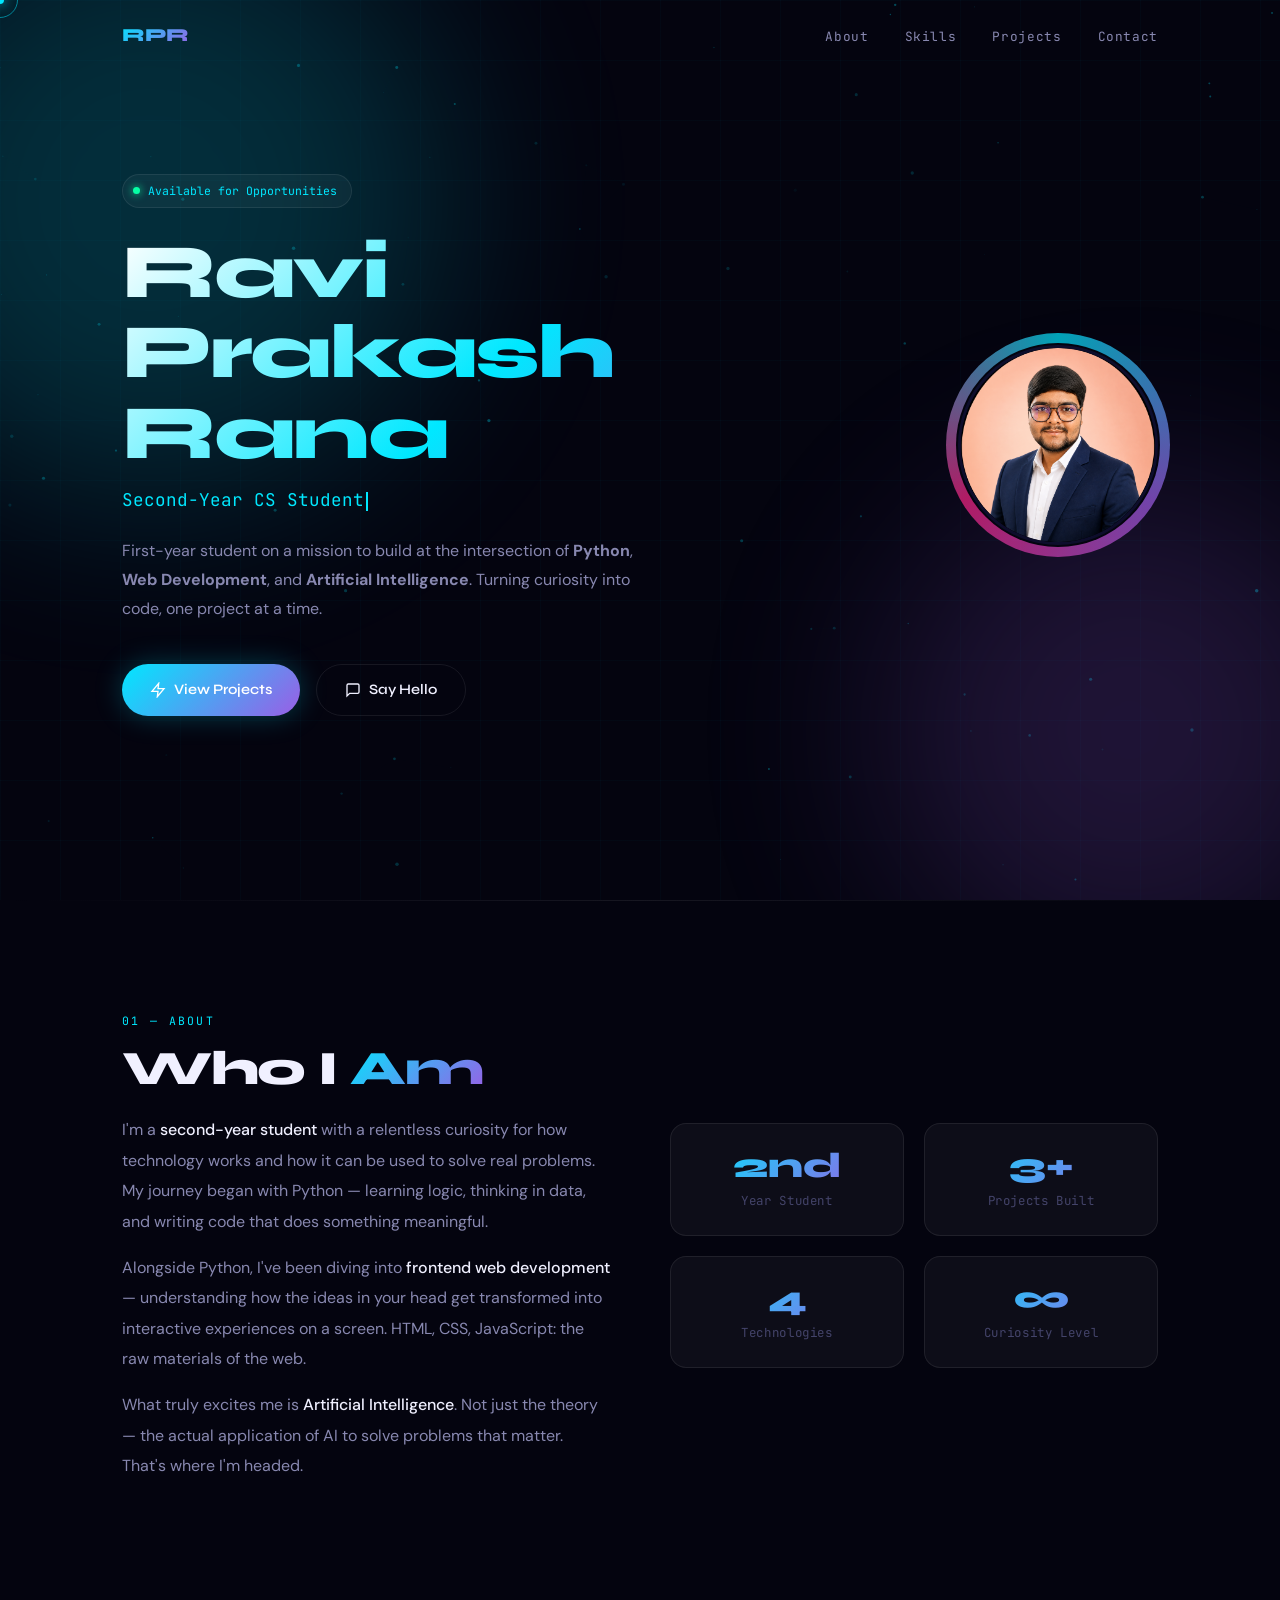
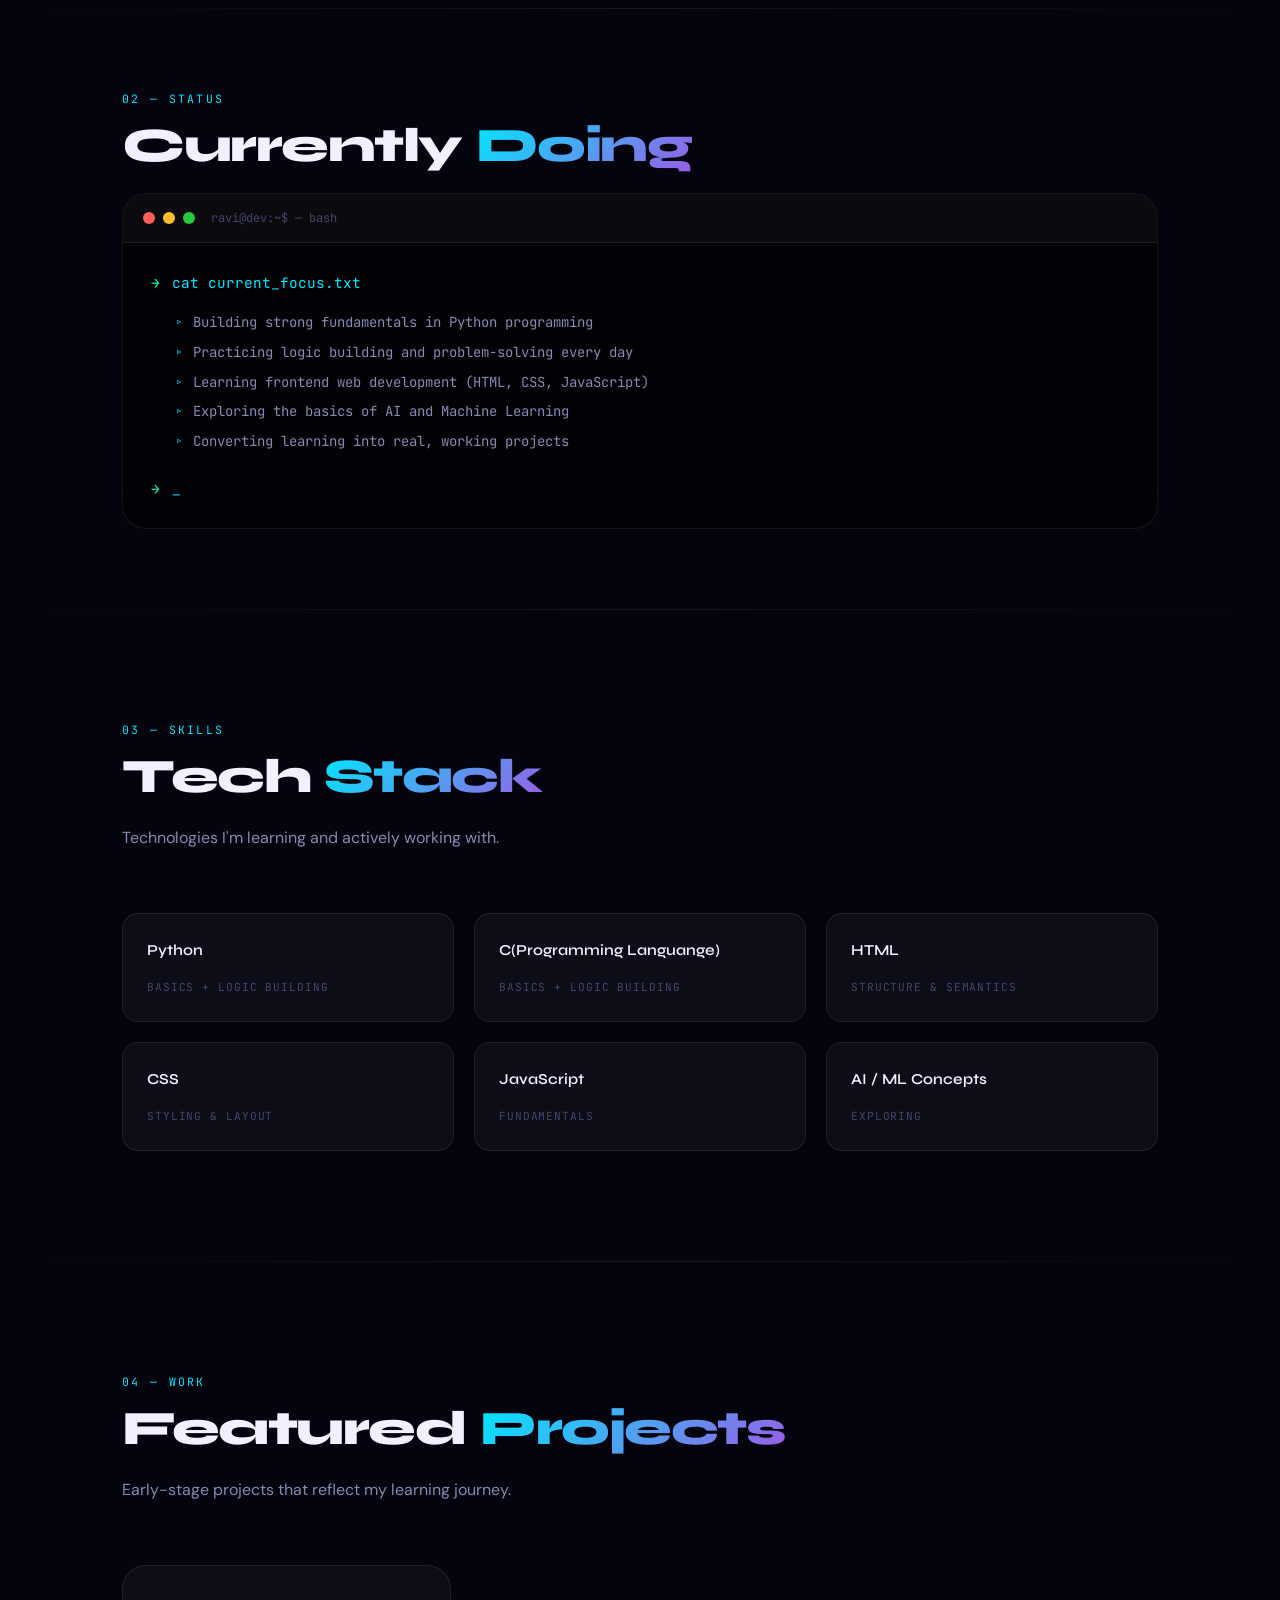
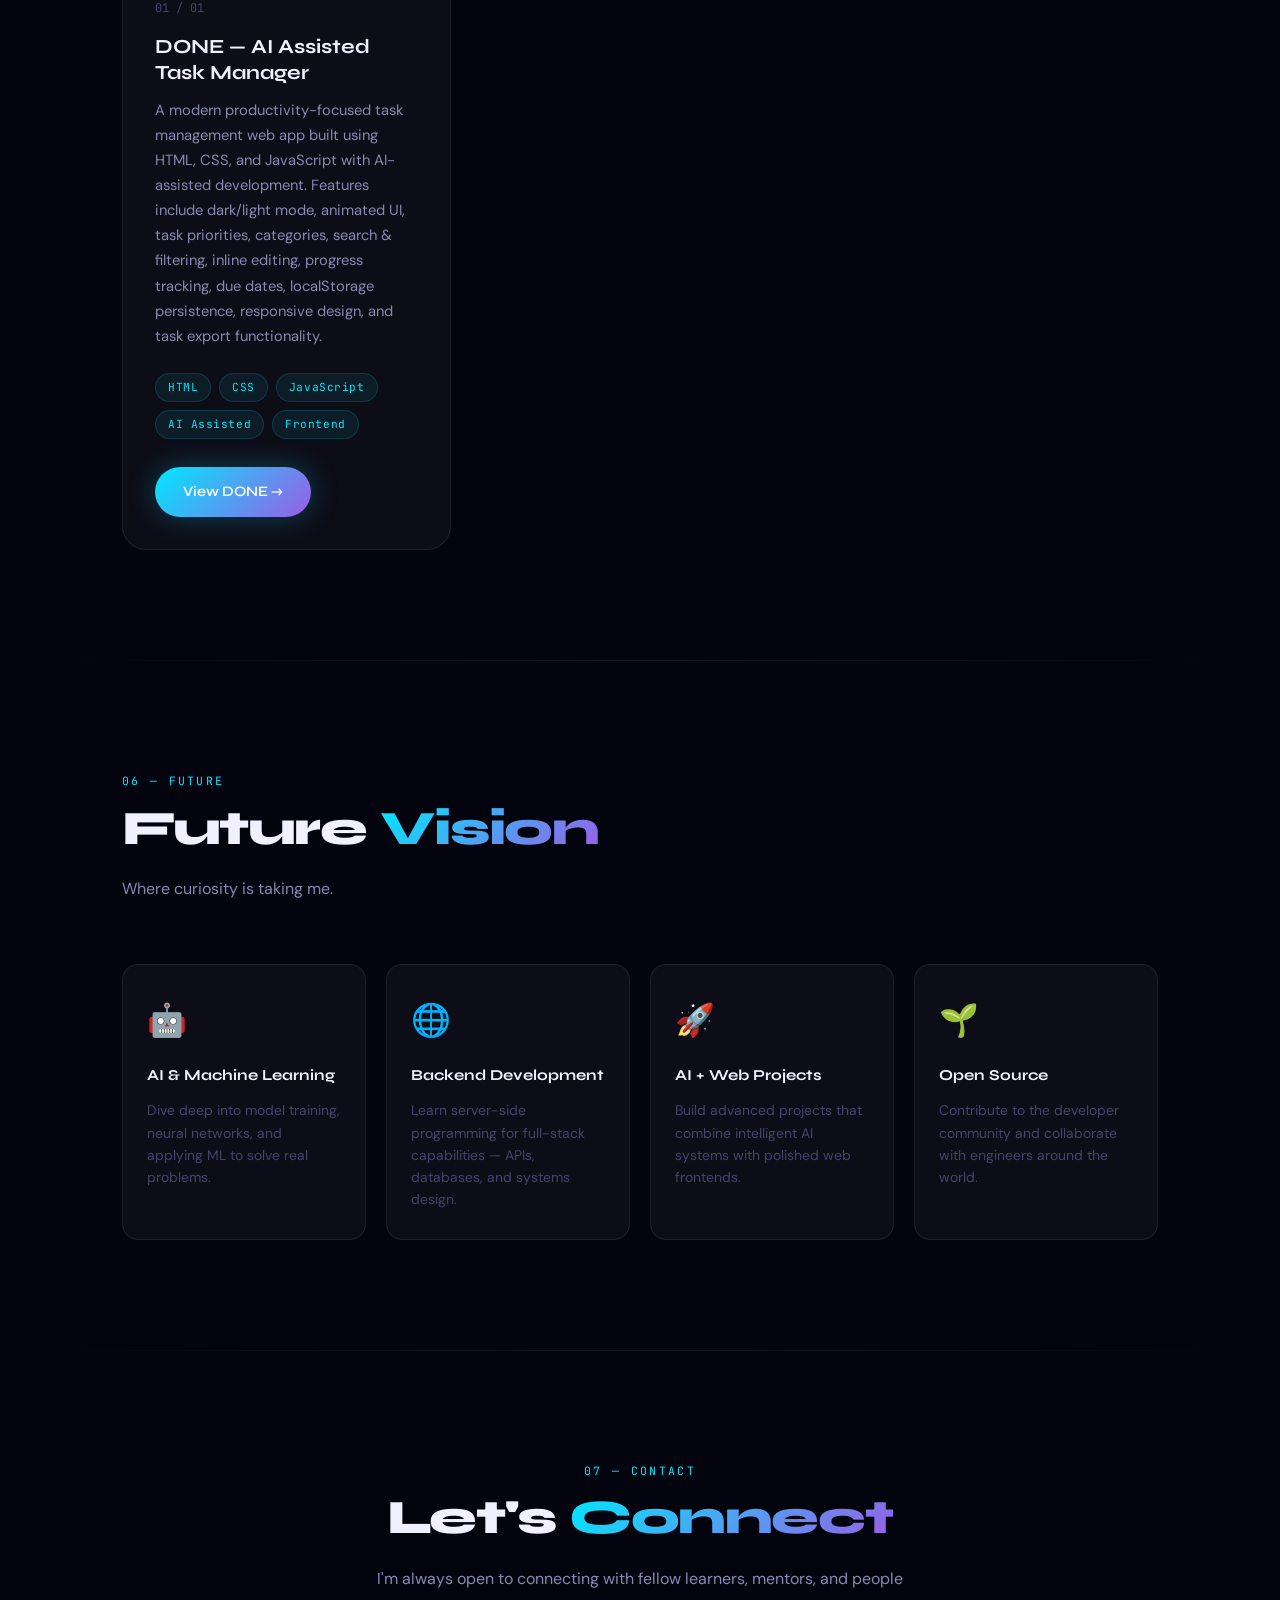
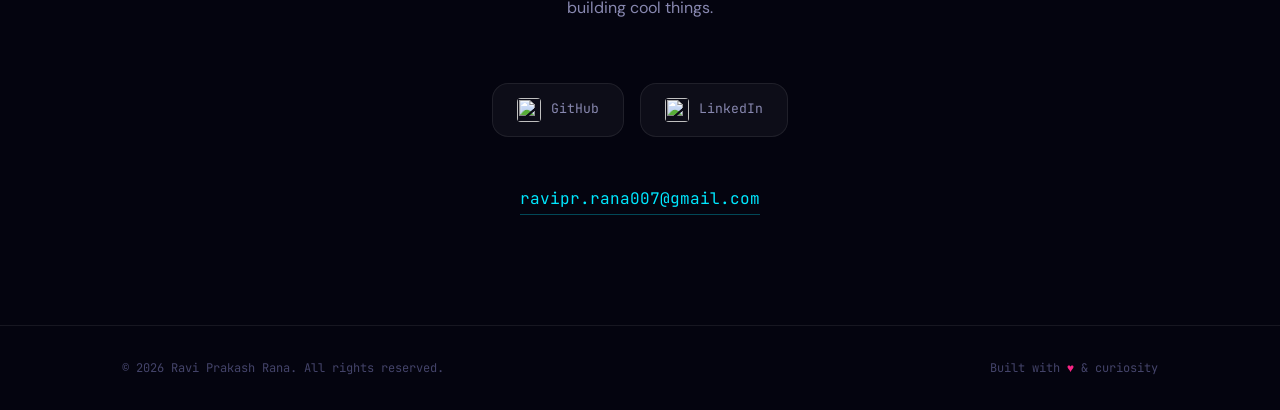
==== commit 571099e3: "Update index.html" ====
--- a/index.html
+++ b/index.html
@@ -897,24 +897,6 @@
       color: var(--cyan);
     }
 
-    .skill-bar-bg {
-      height: 4px;
-      background: rgba(255, 255, 255, 0.06);
-      border-radius: 100px;
-      overflow: hidden;
-    }
-
-    .skill-bar-fill {
-      height: 100%;
-      border-radius: 100px;
-      width: 0%;
-      transition: width 1.2s var(--ease-expo);
-      background: linear-gradient(90deg, var(--cyan), var(--violet));
-    }
-
-    .skill-bar-fill.animated {
-      /* class added by JS */
-    }
 
     .skill-tag {
       margin-top: 12px;
@@ -1324,7 +1306,6 @@
               <li><a href="#about">About</a></li>
               <li><a href="#skills">Skills</a></li>
               <li><a href="#projects">Projects</a></li>
-              <li><a href="#journey">Journey</a></li>
               <li><a href="#contact">Contact</a></li>
             </ul>
             <button class="nav-toggle" aria-label="Toggle menu" aria-expanded="false">
@@ -1335,7 +1316,6 @@
             <a href="#about" role="menuitem">About</a>
             <a href="#skills" role="menuitem">Skills</a>
             <a href="#projects" role="menuitem">Projects</a>
-            <a href="#journey" role="menuitem">Journey</a>
             <a href="#contact" role="menuitem">Contact</a>
           </div>
         </div>
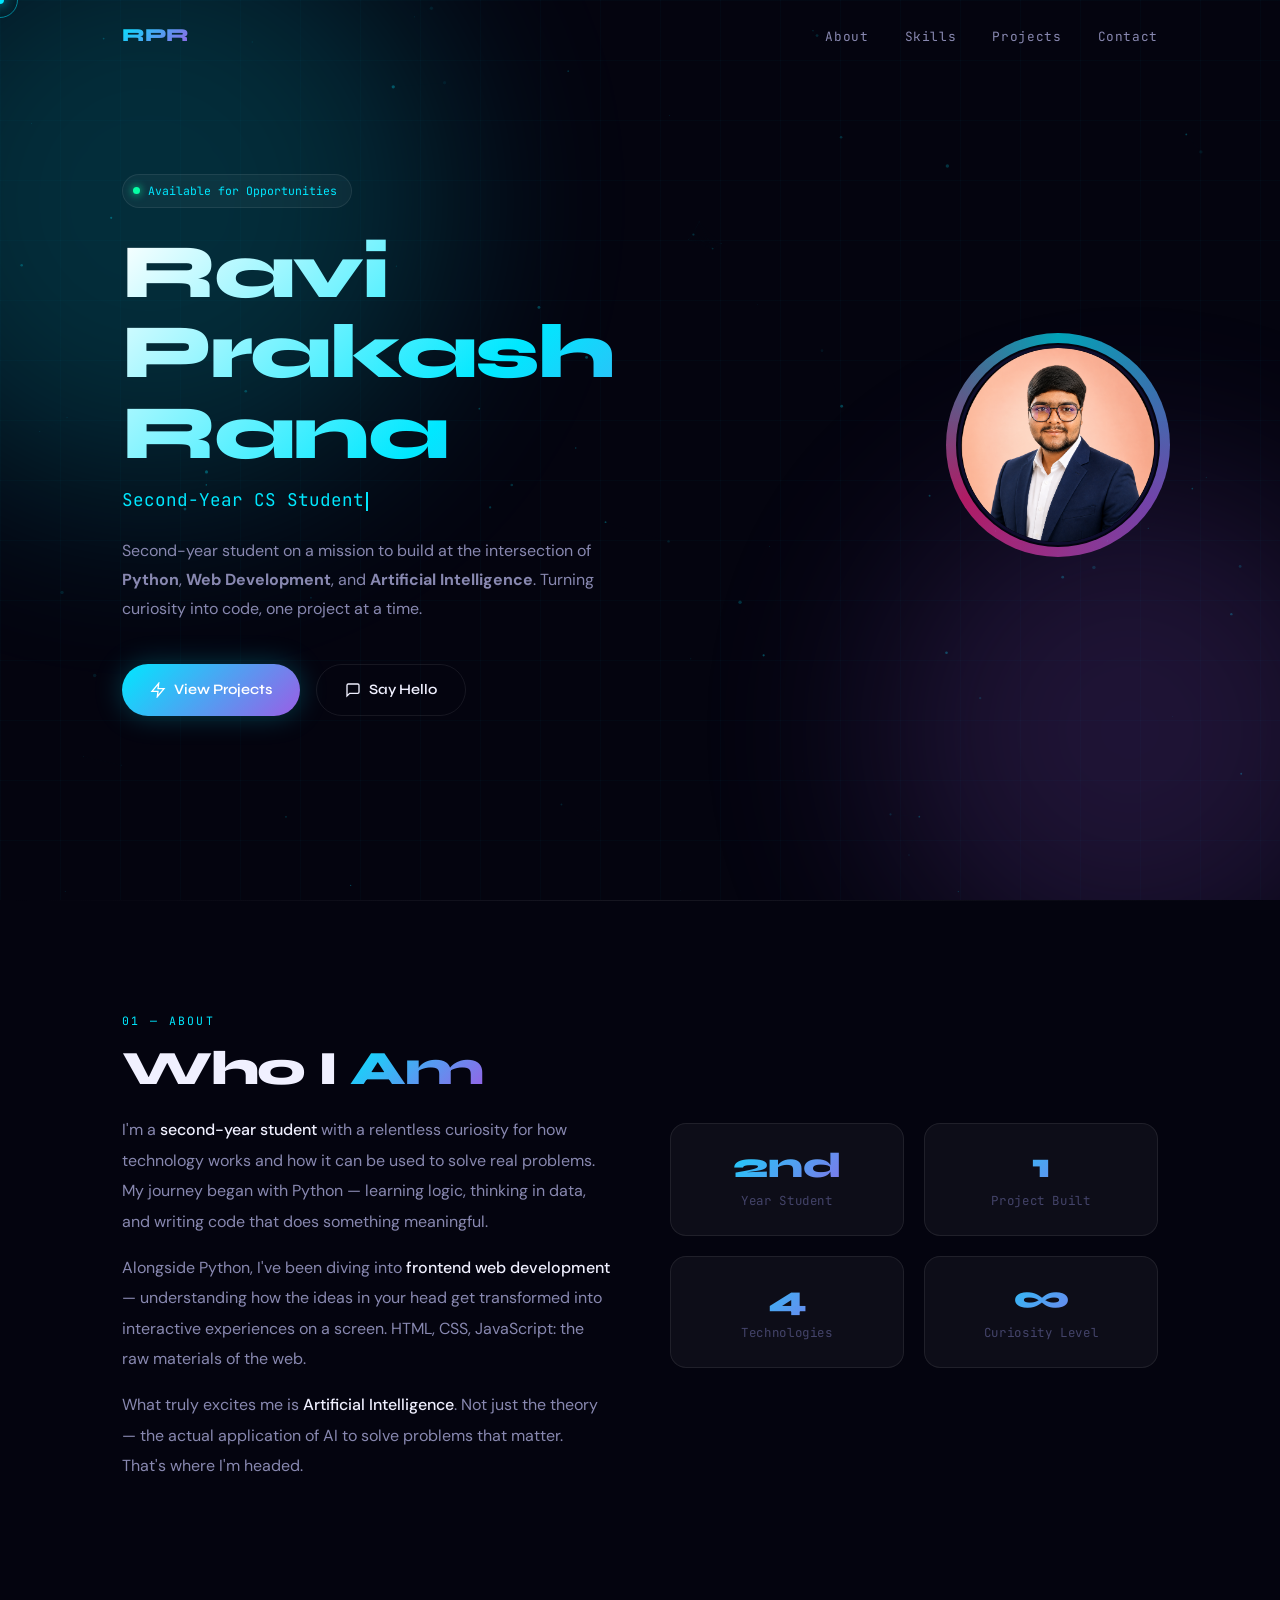
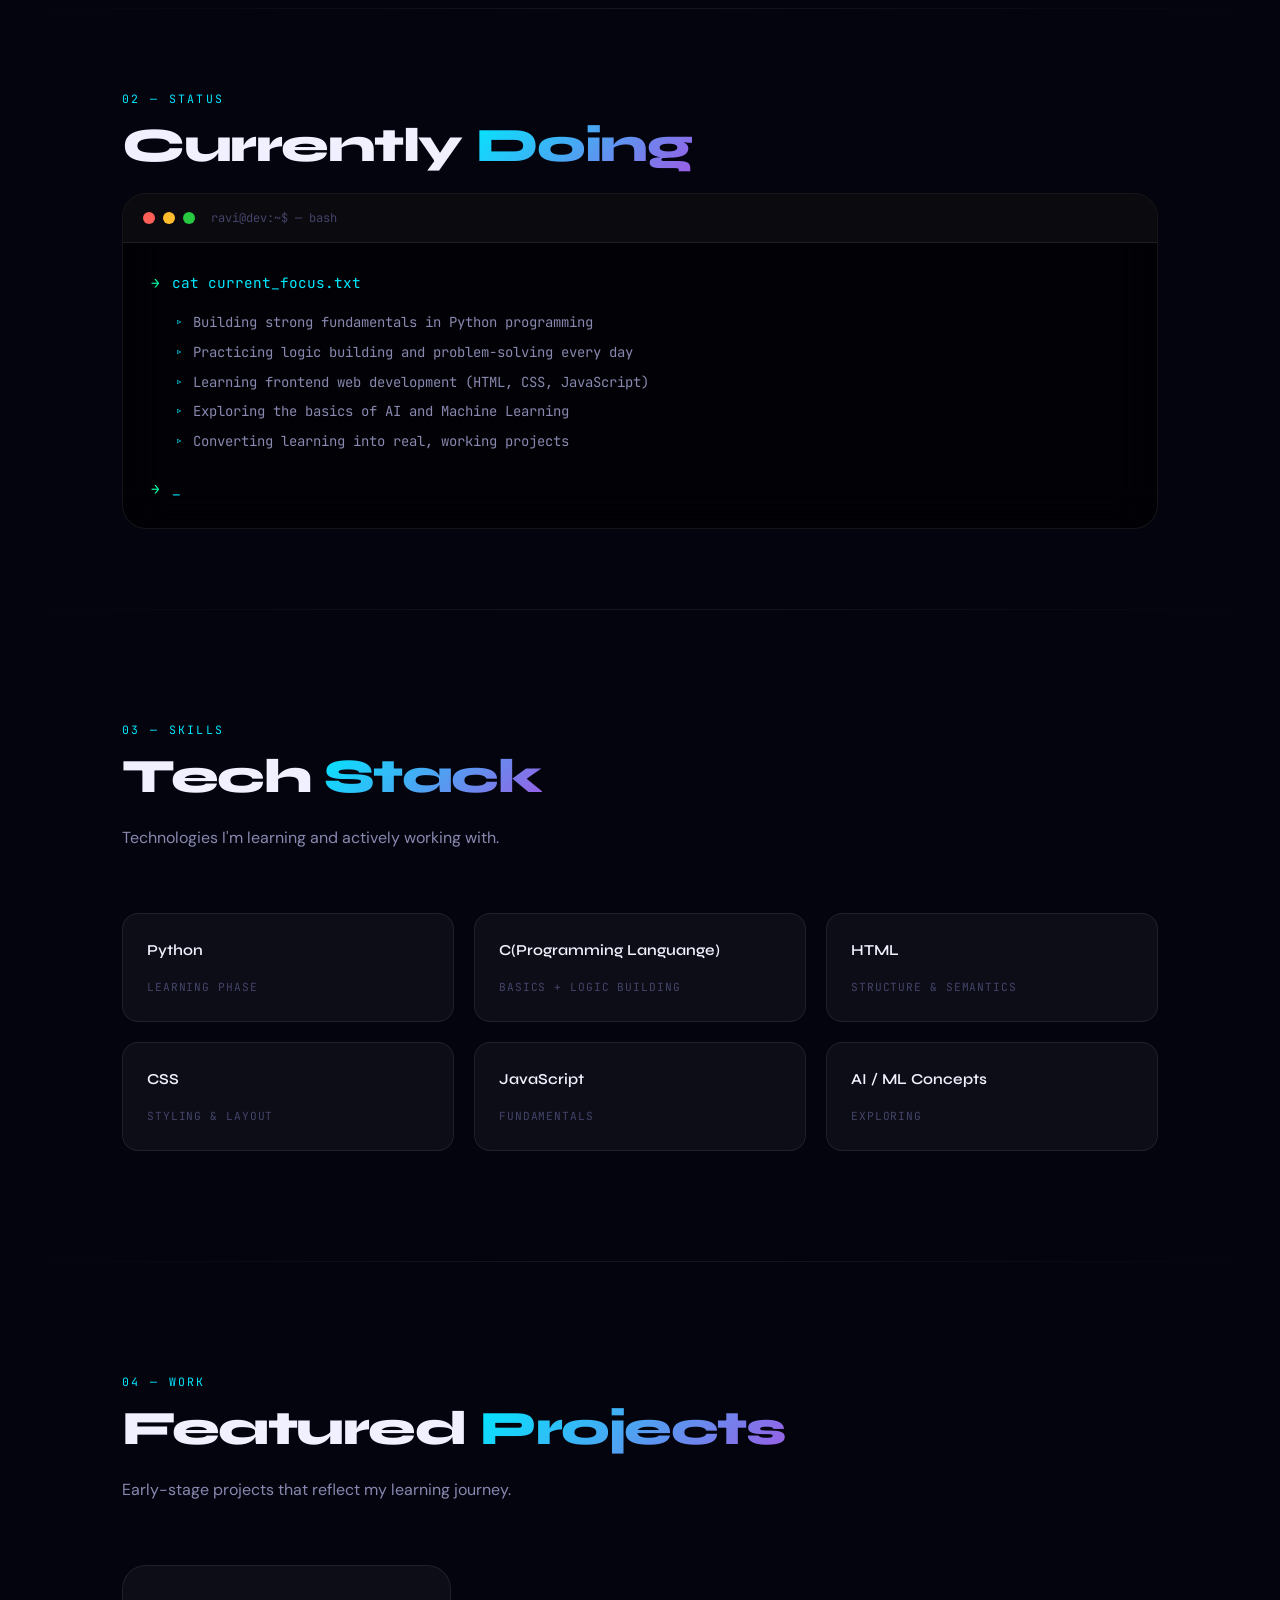
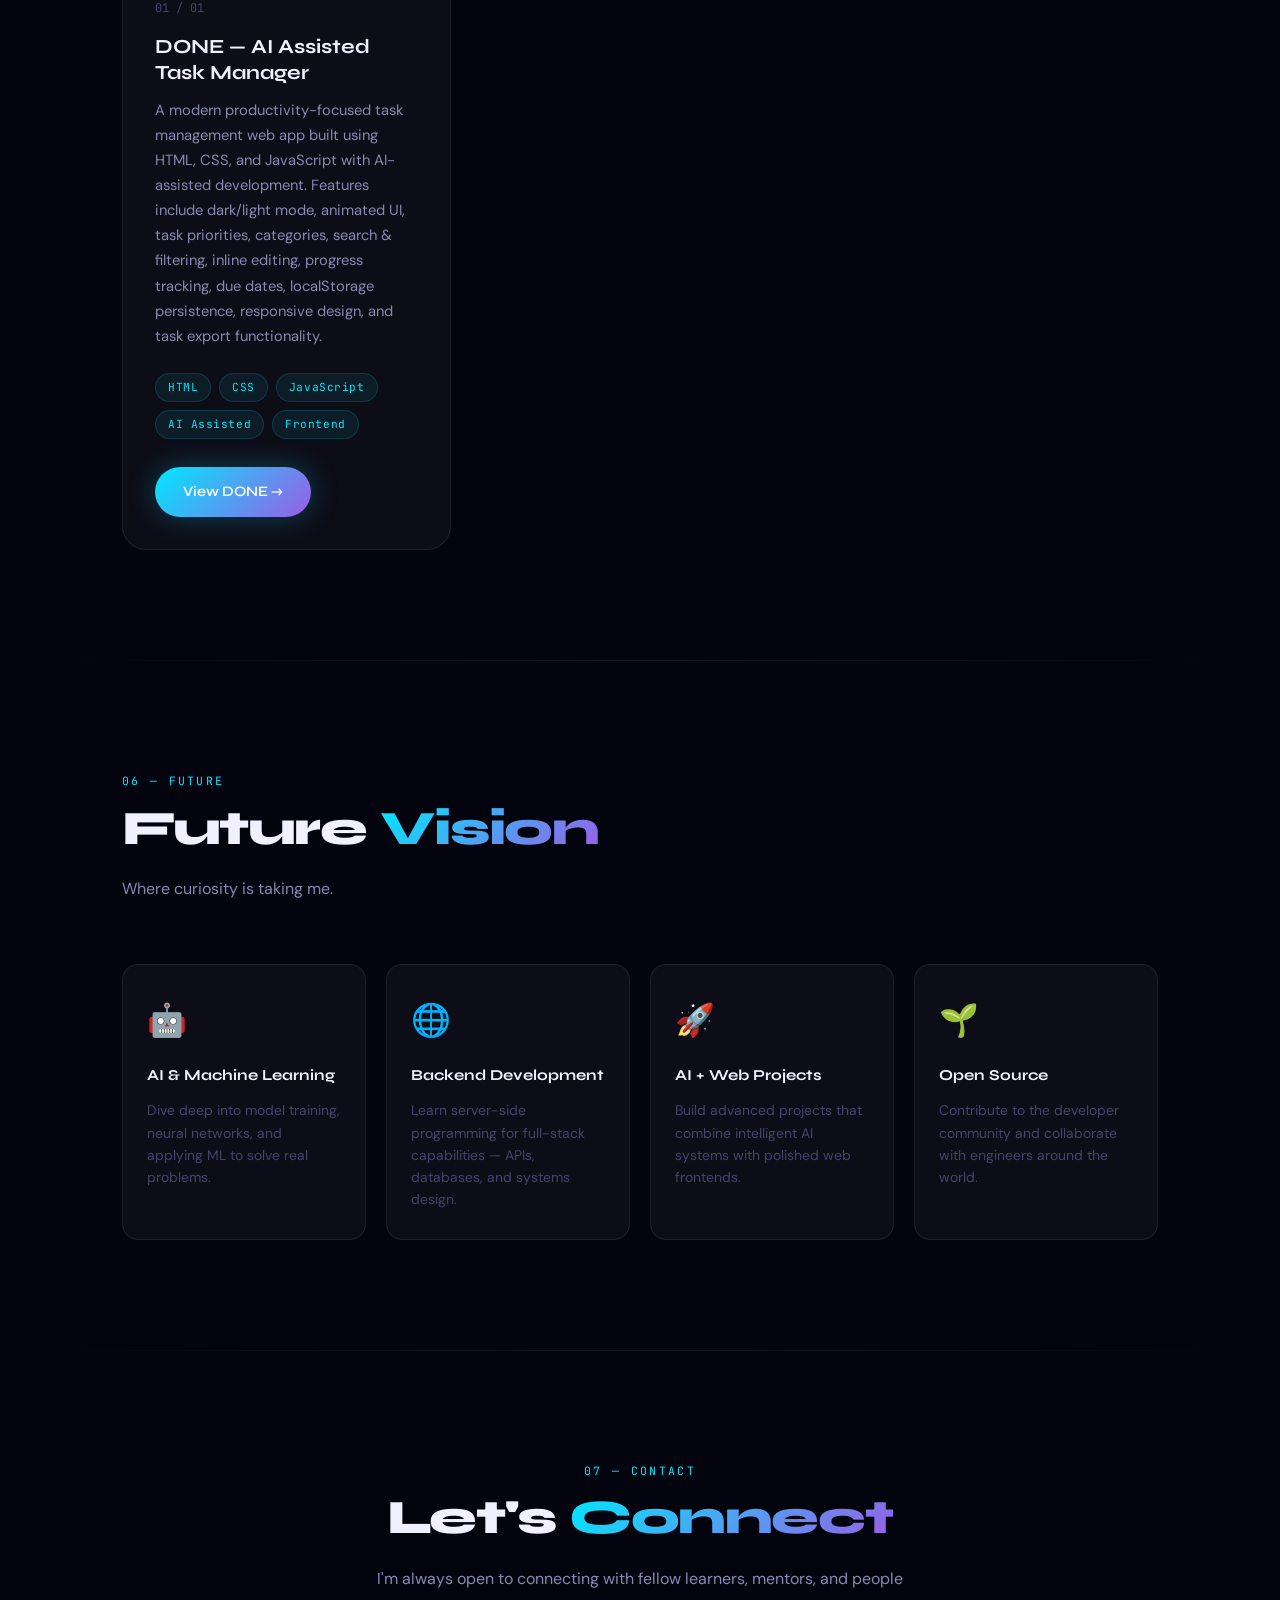
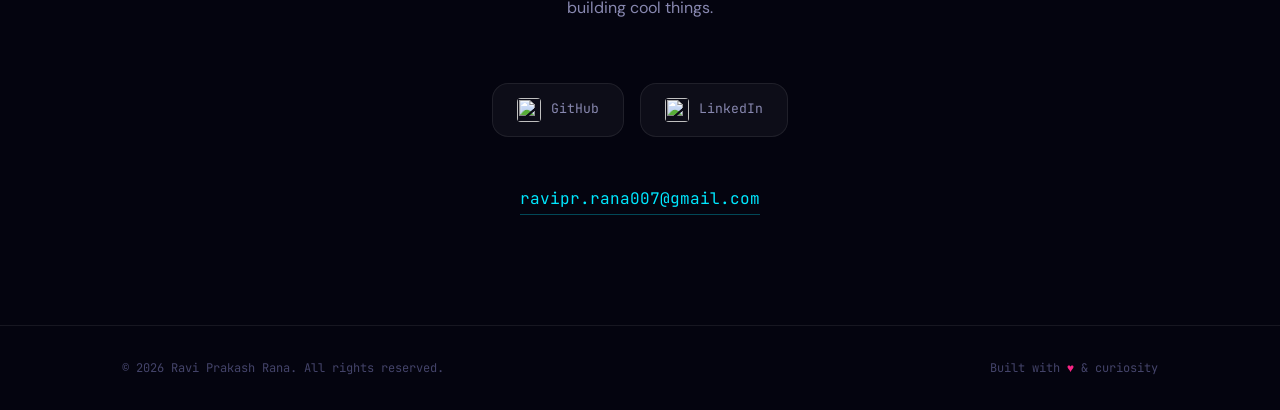
==== commit 6848af11: "Update index.html" ====
--- a/index.html
+++ b/index.html
@@ -1342,7 +1342,7 @@
                 <span id="typewriter-text"></span><span class="cursor" aria-hidden="true"></span>
               </div>
               <p class="hero-desc">
-                First-year student on a mission to build at the intersection of
+                Second-year student on a mission to build at the intersection of
                 <strong>Python</strong>, <strong>Web Development</strong>, and
                 <strong>Artificial Intelligence</strong>. Turning curiosity into code, one project at a time.
               </p>
@@ -1401,8 +1401,8 @@
                 <div class="stat-label">Year Student</div>
               </div>
               <div class="stat-card">
-                <div class="stat-num">3+</div>
-                <div class="stat-label">Projects Built</div>
+                <div class="stat-num">1</div>
+                <div class="stat-label">Project Built</div>
               </div>
               <div class="stat-card">
                 <div class="stat-num">4</div>
@@ -1470,7 +1470,7 @@
 
               </div>
 
-              <div class="skill-tag">BASICS + LOGIC BUILDING</div>
+              <div class="skill-tag">LEARNING PHASE</div>
             </div>
 
             <div class="skill-card reveal delay-1" data-pct="65">
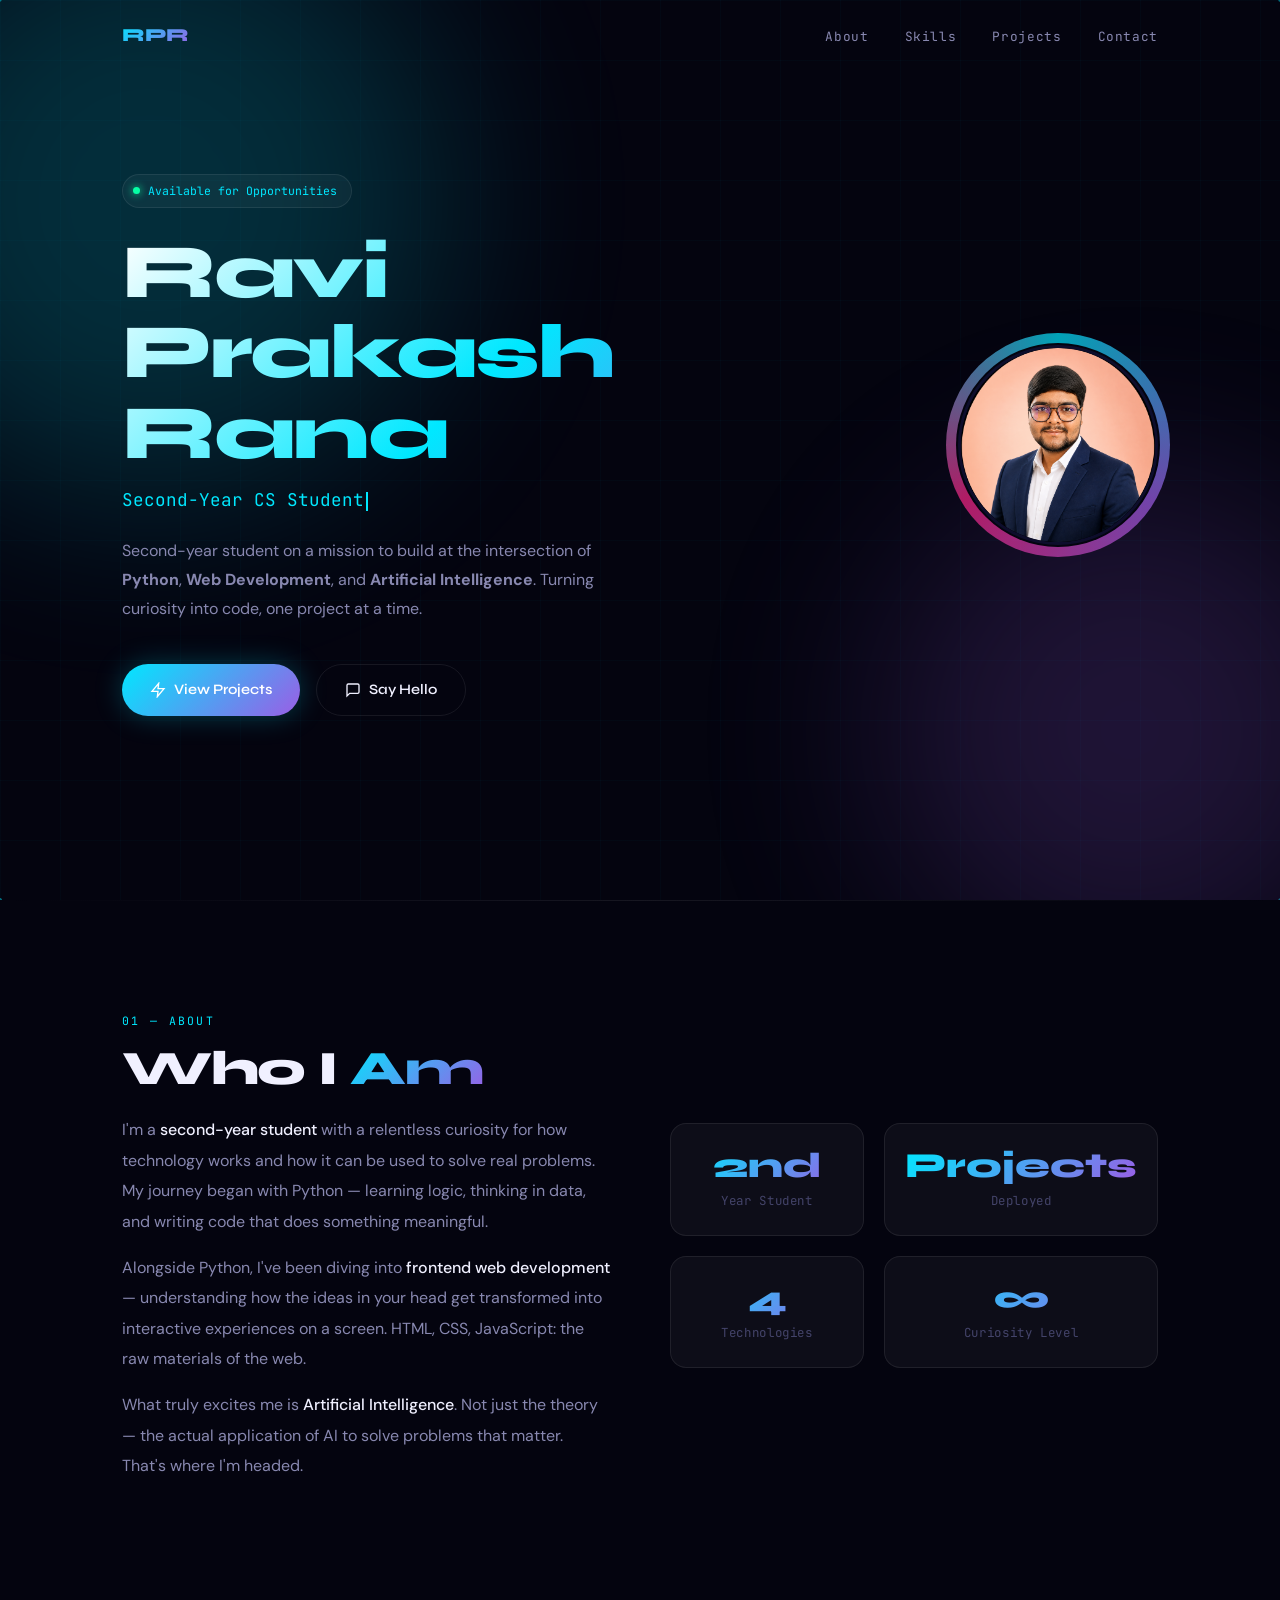
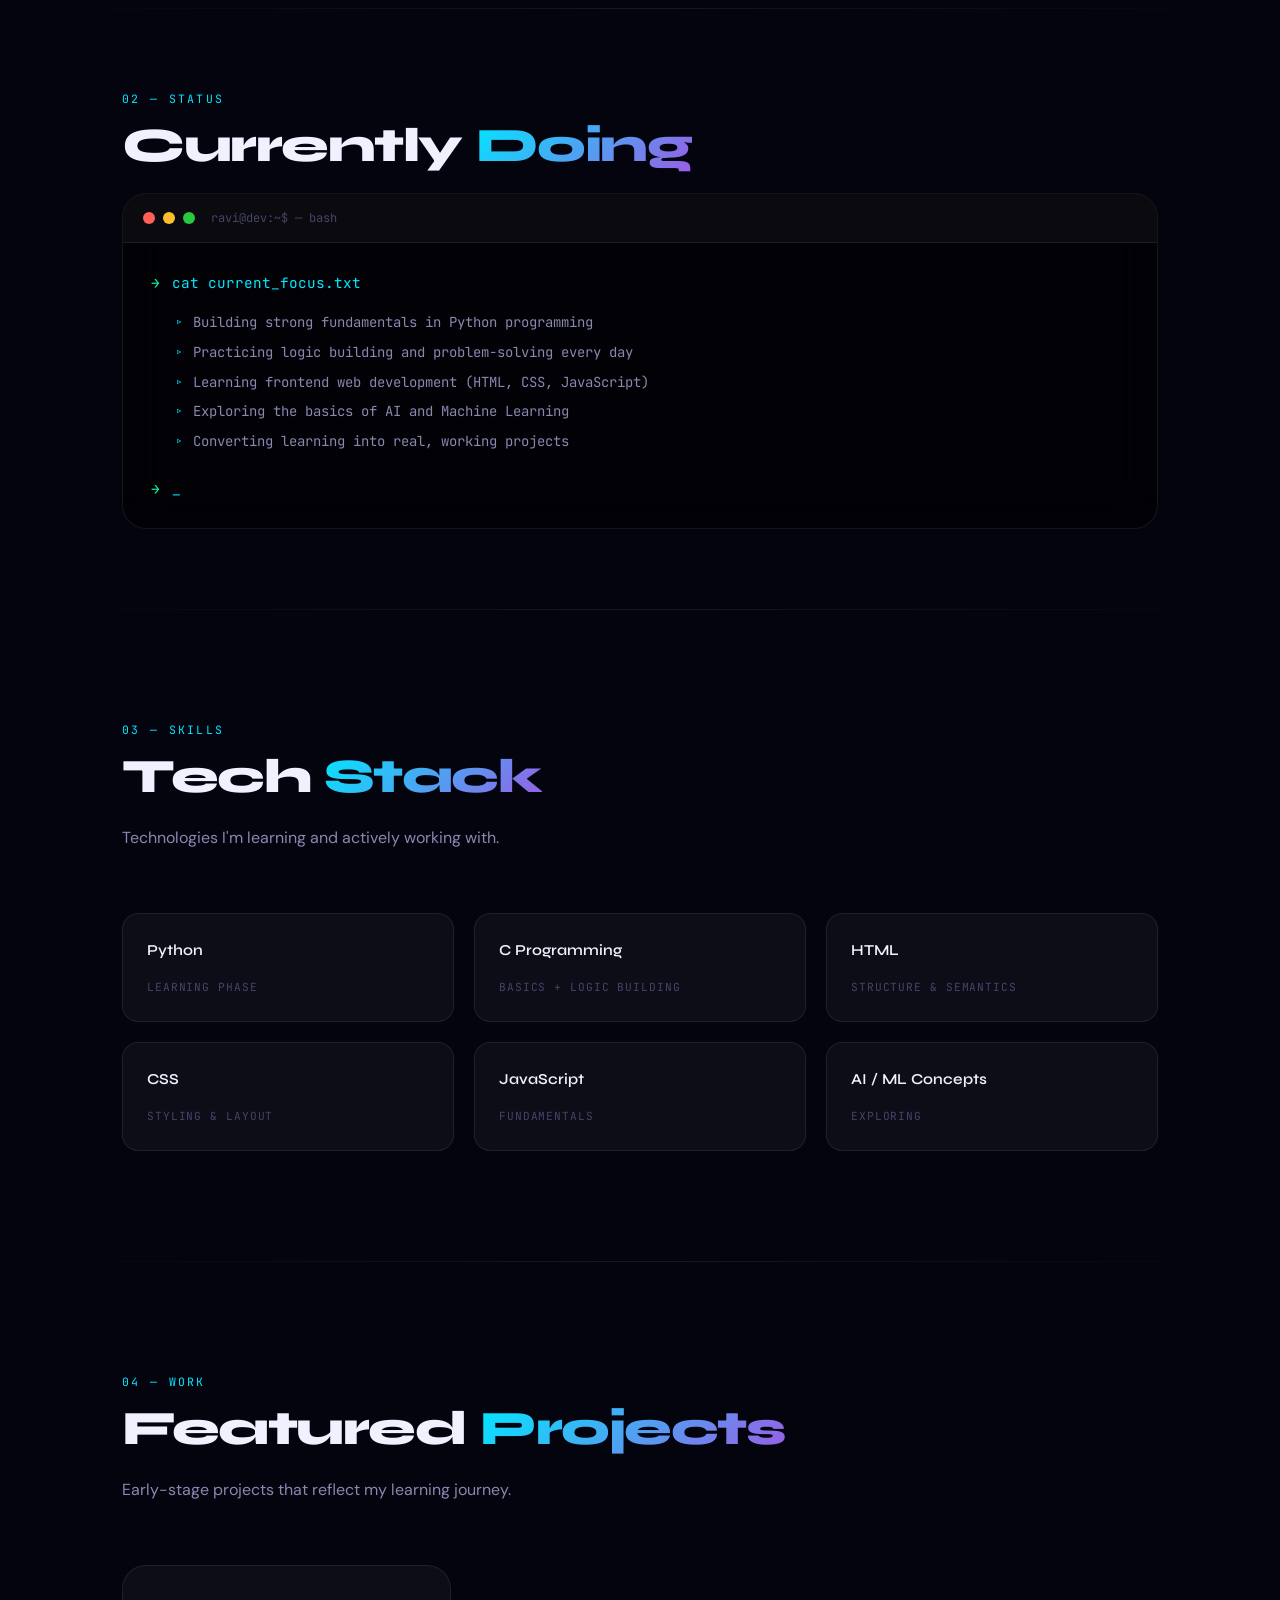
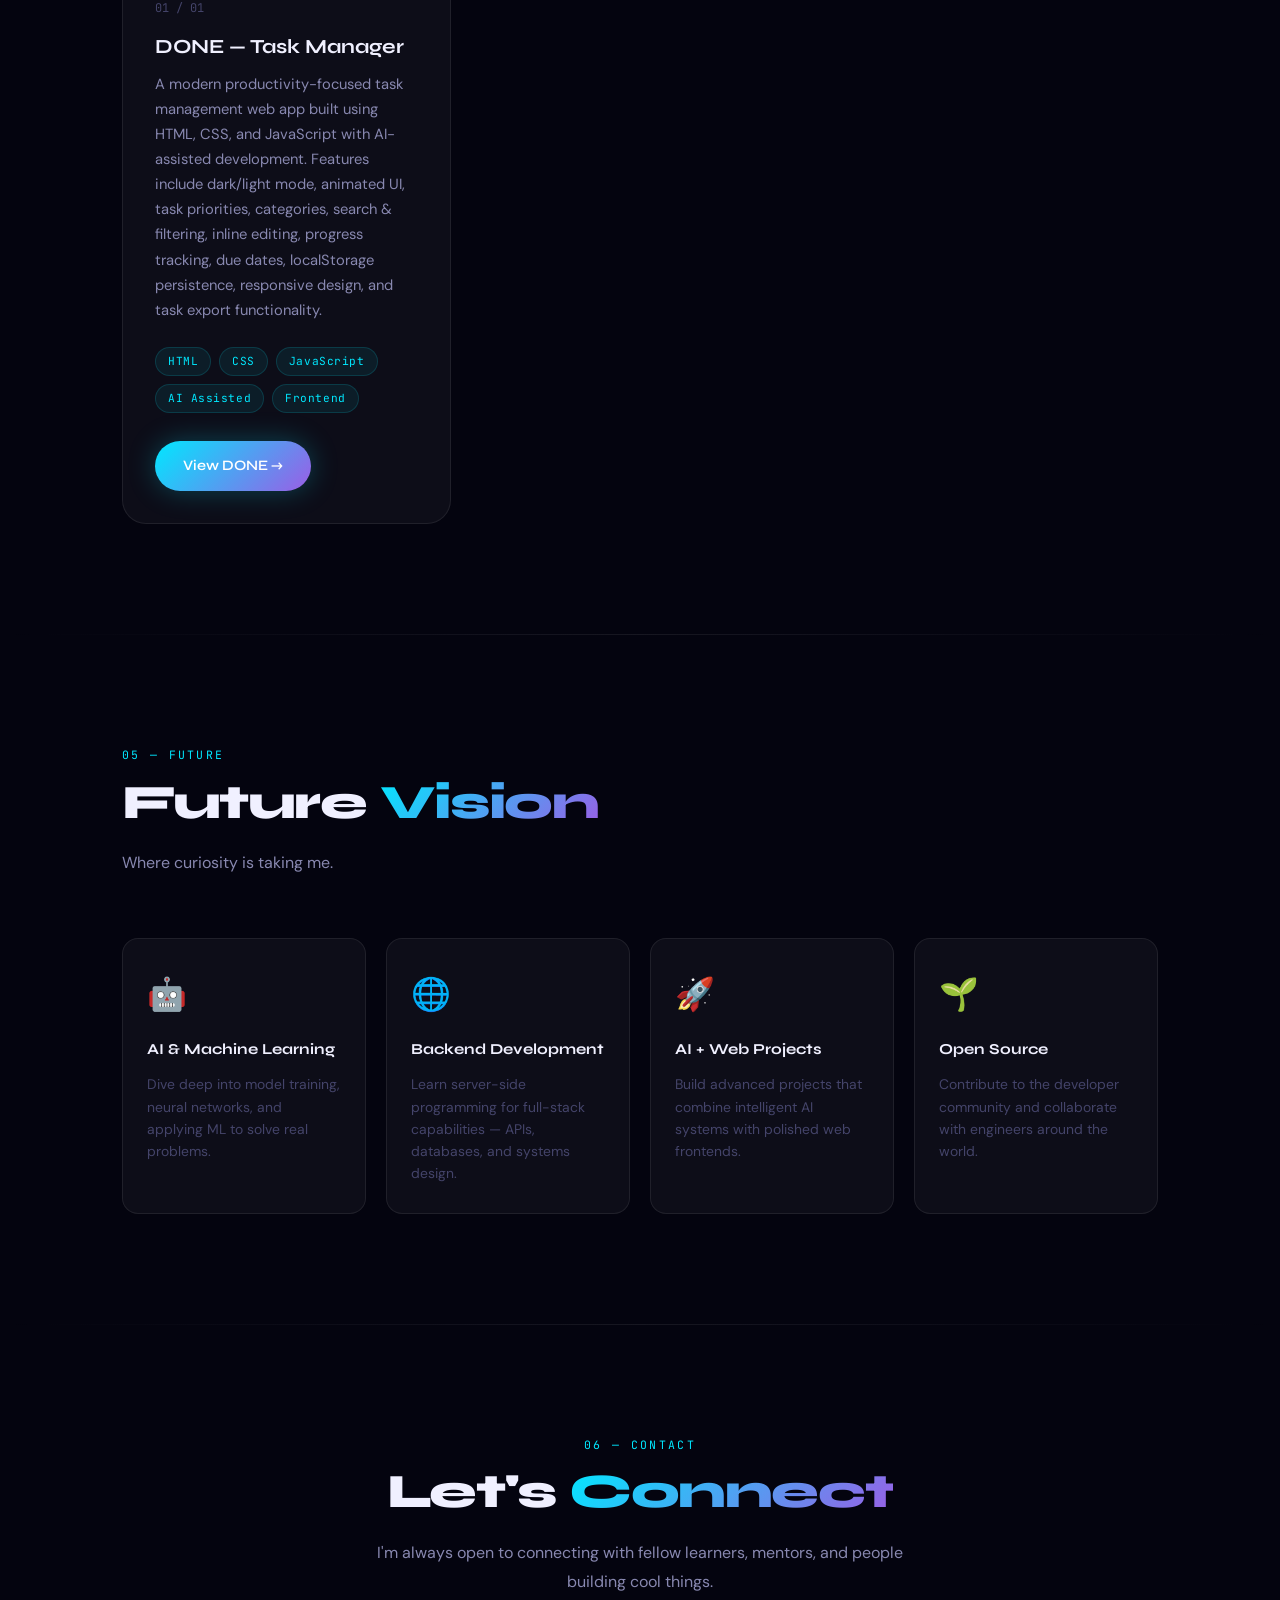
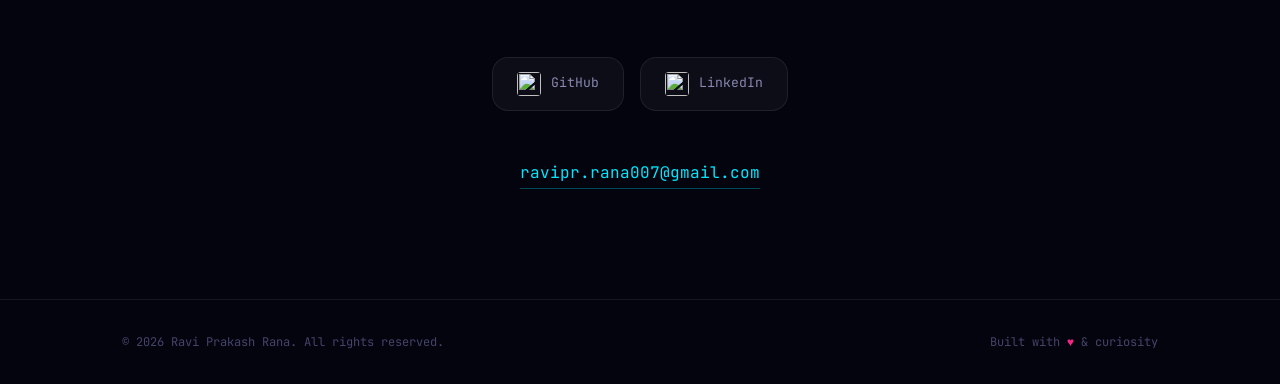
==== commit 3ac0b55c: "Update index.html" ====
--- a/index.html
+++ b/index.html
@@ -74,8 +74,7 @@
       font-size: 16px;
       line-height: 1.7;
       overflow-x: hidden;
-      cursor: none;
-      /* custom cursor */
+      
     }
 
     /* Hide scrollbar but keep functionality */
@@ -104,42 +103,6 @@
 
     ul {
       list-style: none;
-    }
-
-    /* =============================================
-       CUSTOM CURSOR
-    ============================================= */
-    #cursor-dot,
-    #cursor-ring {
-      position: fixed;
-      border-radius: 50%;
-      pointer-events: none;
-      z-index: 10000;
-      transform: translate(-50%, -50%);
-      transition-property: width, height, opacity, background;
-      transition-duration: 0.15s;
-    }
-
-    #cursor-dot {
-      width: 8px;
-      height: 8px;
-      background: var(--cyan);
-      box-shadow: 0 0 12px var(--cyan);
-    }
-
-    #cursor-ring {
-      width: 36px;
-      height: 36px;
-      border: 1.5px solid rgba(0, 232, 255, 0.5);
-      transition-duration: 0.3s;
-      transition-timing-function: var(--ease-smooth);
-    }
-
-    body.cursor-hover #cursor-ring {
-      width: 56px;
-      height: 56px;
-      border-color: var(--violet);
-      background: rgba(155, 93, 229, 0.08);
     }
 
     /* =============================================
@@ -271,7 +234,6 @@
       display: none;
       flex-direction: column;
       gap: 5px;
-      cursor: none;
       background: none;
       border: none;
       padding: 4px;
@@ -545,7 +507,6 @@
       font-weight: 600;
       font-size: 0.9rem;
       transition: all 0.3s var(--ease-bounce);
-      cursor: none;
       position: relative;
       overflow: hidden;
       white-space: nowrap;
@@ -897,6 +858,24 @@
       color: var(--cyan);
     }
 
+    .skill-bar-bg {
+      height: 4px;
+      background: rgba(255, 255, 255, 0.06);
+      border-radius: 100px;
+      overflow: hidden;
+    }
+
+    .skill-bar-fill {
+      height: 100%;
+      border-radius: 100px;
+      width: 0%;
+      transition: width 1.2s var(--ease-expo);
+      background: linear-gradient(90deg, var(--cyan), var(--violet));
+    }
+
+    .skill-bar-fill.animated {
+      /* class added by JS */
+    }
 
     .skill-tag {
       margin-top: 12px;
@@ -941,6 +920,8 @@
 
     .project-card:hover {
       border-color: var(--border-glow);
+      box-shadow: 0 20px 60px rgba(0,0,0,0.4),
+            0 0 30px rgba(0,232,255,0.08);
     }
 
     .project-card:hover::before {
@@ -985,74 +966,6 @@
       padding: 4px 12px;
       border-radius: 100px;
       letter-spacing: 0.05em;
-    }
-
-    /* =============================================
-       JOURNEY TIMELINE
-    ============================================= */
-    #journey .timeline {
-      position: relative;
-      padding-left: 32px;
-    }
-
-    .timeline::before {
-      content: '';
-      position: absolute;
-      left: 7px;
-      top: 0;
-      bottom: 0;
-      width: 1px;
-      background: linear-gradient(to bottom, var(--cyan), var(--violet), transparent);
-    }
-
-    .timeline-item {
-      position: relative;
-      margin-bottom: 44px;
-    }
-
-    .timeline-item:last-child {
-      margin-bottom: 0;
-    }
-
-    .timeline-dot {
-      position: absolute;
-      left: -29px;
-      top: 4px;
-      width: 15px;
-      height: 15px;
-      border-radius: 50%;
-      background: var(--bg-0);
-      border: 2px solid var(--cyan);
-      box-shadow: 0 0 16px rgba(0, 232, 255, 0.5);
-      transition: transform 0.3s var(--ease-bounce), box-shadow 0.3s;
-    }
-
-    .timeline-item:hover .timeline-dot {
-      transform: scale(1.4);
-      box-shadow: 0 0 28px rgba(0, 232, 255, 0.7);
-    }
-
-    .timeline-label {
-      font-family: var(--font-mono);
-      font-size: 0.72rem;
-      color: var(--cyan);
-      letter-spacing: 0.1em;
-      margin-bottom: 6px;
-      text-transform: uppercase;
-    }
-
-    .timeline-heading {
-      font-family: var(--font-display);
-      font-weight: 700;
-      font-size: 1.1rem;
-      color: var(--text-primary);
-      margin-bottom: 8px;
-    }
-
-    .timeline-body {
-      color: var(--text-secondary);
-      font-size: 0.93rem;
-      line-height: 1.7;
     }
 
     /* =============================================
@@ -1281,9 +1194,6 @@
 </head>
 
 <body>
-  <!-- Custom Cursor -->
-  <div id="cursor-dot"></div>
-  <div id="cursor-ring"></div>
 
   <!-- Scroll Progress -->
   <div id="scroll-progress" role="progressbar" aria-label="Page scroll progress"></div>
@@ -1315,7 +1225,7 @@
           <div class="mobile-menu" role="menu">
             <a href="#about" role="menuitem">About</a>
             <a href="#skills" role="menuitem">Skills</a>
-            <a href="#projects" role="menuitem">Projects</a>
+            <a href="#projects" role="menuitem">Projects</a>          
             <a href="#contact" role="menuitem">Contact</a>
           </div>
         </div>
@@ -1401,8 +1311,8 @@
                 <div class="stat-label">Year Student</div>
               </div>
               <div class="stat-card">
-                <div class="stat-num">1</div>
-                <div class="stat-label">Project Built</div>
+                <div class="stat-num">Projects</div>
+                <div class="stat-label">Deployed</div>
               </div>
               <div class="stat-card">
                 <div class="stat-num">4</div>
@@ -1475,7 +1385,7 @@
 
             <div class="skill-card reveal delay-1" data-pct="65">
               <div class="skill-header">
-                <span class="skill-name">C(Programming Languange)</span>
+                <span class="skill-name">C Programming</span>
 
               </div>
 
@@ -1535,7 +1445,7 @@
             <article class="project-card reveal delay-1" role="article">
               <div class="project-num">01 / 01</div>
 
-              <h3 class="project-title">DONE — AI Assisted Task Manager</h3>
+              <h3 class="project-title">DONE — Task Manager</h3>
 
               <p class="project-desc">
                 A modern productivity-focused task management web app built using
@@ -1571,7 +1481,7 @@
       <!-- ==================== VISION ==================== -->
       <section id="vision" aria-label="Future Vision">
         <div class="container">
-          <p class="section-tag reveal">06 — Future</p>
+          <p class="section-tag reveal">05 — Future</p>
           <h2 class="section-title reveal delay-1">Future <span>Vision</span></h2>
           <p class="section-desc reveal delay-2">Where curiosity is taking me.</p>
 
@@ -1609,7 +1519,7 @@
       <!-- ==================== CONTACT ==================== -->
       <section id="contact" aria-label="Contact">
         <div class="container">
-          <p class="section-tag reveal">07 — Contact</p>
+          <p class="section-tag reveal">06 — Contact</p>
           <h2 class="section-title reveal delay-1">Let's <span>Connect</span></h2>
           <p class="section-desc reveal delay-2">
             I'm always open to connecting with fellow learners, mentors, and people building cool things.
@@ -1660,37 +1570,6 @@
     'use strict';
 
     /* ------------------------------------------
-       CUSTOM CURSOR
-    ------------------------------------------ */
-    const cursorDot = document.getElementById('cursor-dot');
-    const cursorRing = document.getElementById('cursor-ring');
-    let mouseX = 0, mouseY = 0;
-    let ringX = 0, ringY = 0;
-
-    document.addEventListener('mousemove', e => {
-      mouseX = e.clientX;
-      mouseY = e.clientY;
-      cursorDot.style.left = mouseX + 'px';
-      cursorDot.style.top = mouseY + 'px';
-    });
-
-    // Smooth ring follow with lerp
-    (function animateRing() {
-      ringX += (mouseX - ringX) * 0.12;
-      ringY += (mouseY - ringY) * 0.12;
-      cursorRing.style.left = ringX + 'px';
-      cursorRing.style.top = ringY + 'px';
-      requestAnimationFrame(animateRing);
-    })();
-
-    // Hover state
-    const hoverEls = document.querySelectorAll('a, button, .skill-card, .project-card, .vision-card, .contact-link, .stat-card');
-    hoverEls.forEach(el => {
-      el.addEventListener('mouseenter', () => document.body.classList.add('cursor-hover'));
-      el.addEventListener('mouseleave', () => document.body.classList.remove('cursor-hover'));
-    });
-
-    /* ------------------------------------------
        SCROLL PROGRESS BAR
     ------------------------------------------ */
     const scrollBar = document.getElementById('scroll-progress');
@@ -1780,24 +1659,6 @@
     }, { threshold: 0.12, rootMargin: '0px 0px -40px 0px' });
 
     revealEls.forEach(el => revealObserver.observe(el));
-
-    /* ------------------------------------------
-       SKILL BAR ANIMATIONS (triggered on scroll)
-    ------------------------------------------ */
-    const skillCards = document.querySelectorAll('.skill-card[data-pct]');
-    const skillObserver = new IntersectionObserver((entries) => {
-      entries.forEach(entry => {
-        if (entry.isIntersecting) {
-          const bar = entry.target.querySelector('.skill-bar-fill');
-          const pct = entry.target.dataset.pct + '%';
-          // Slight delay so the reveal animation plays first
-          setTimeout(() => { bar.style.width = pct; }, 300);
-          skillObserver.unobserve(entry.target);
-        }
-      });
-    }, { threshold: 0.3 });
-
-    skillCards.forEach(c => skillObserver.observe(c));
 
     /* ------------------------------------------
        3D TILT on PROJECT CARDS
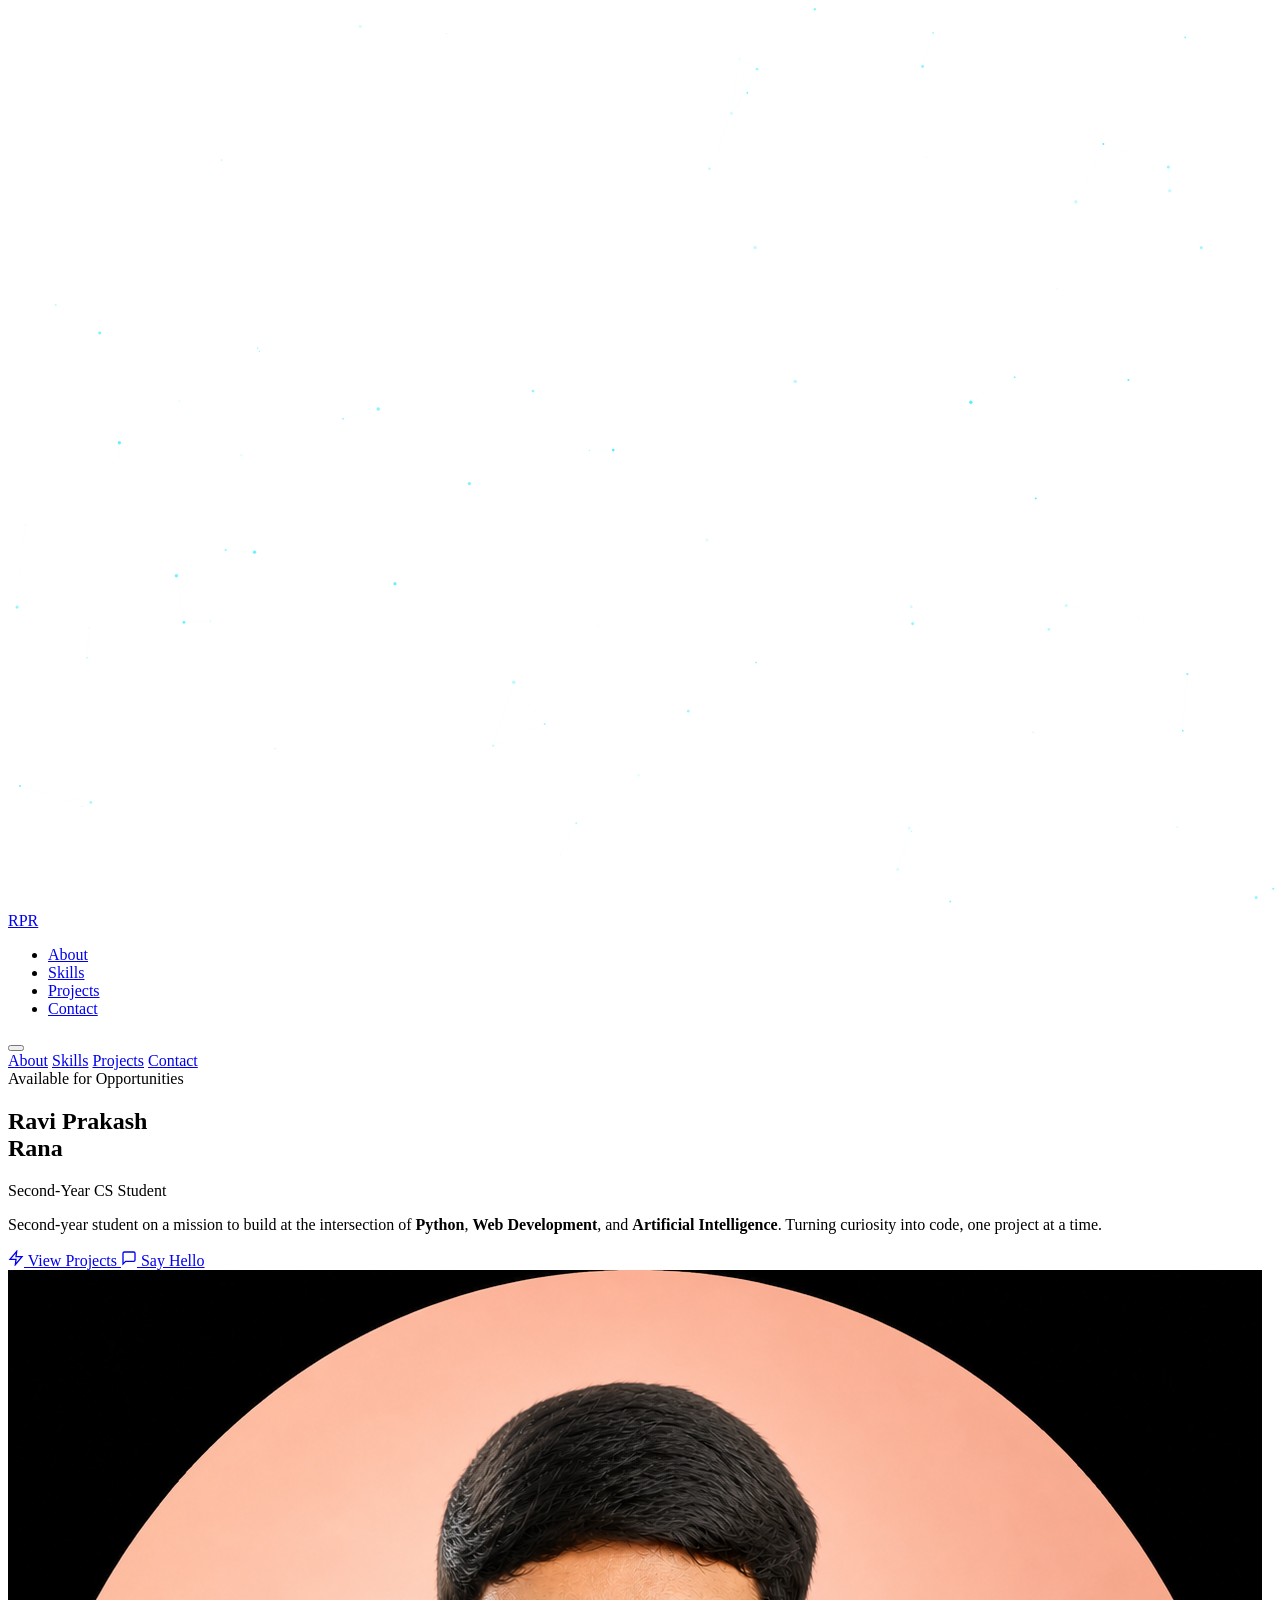
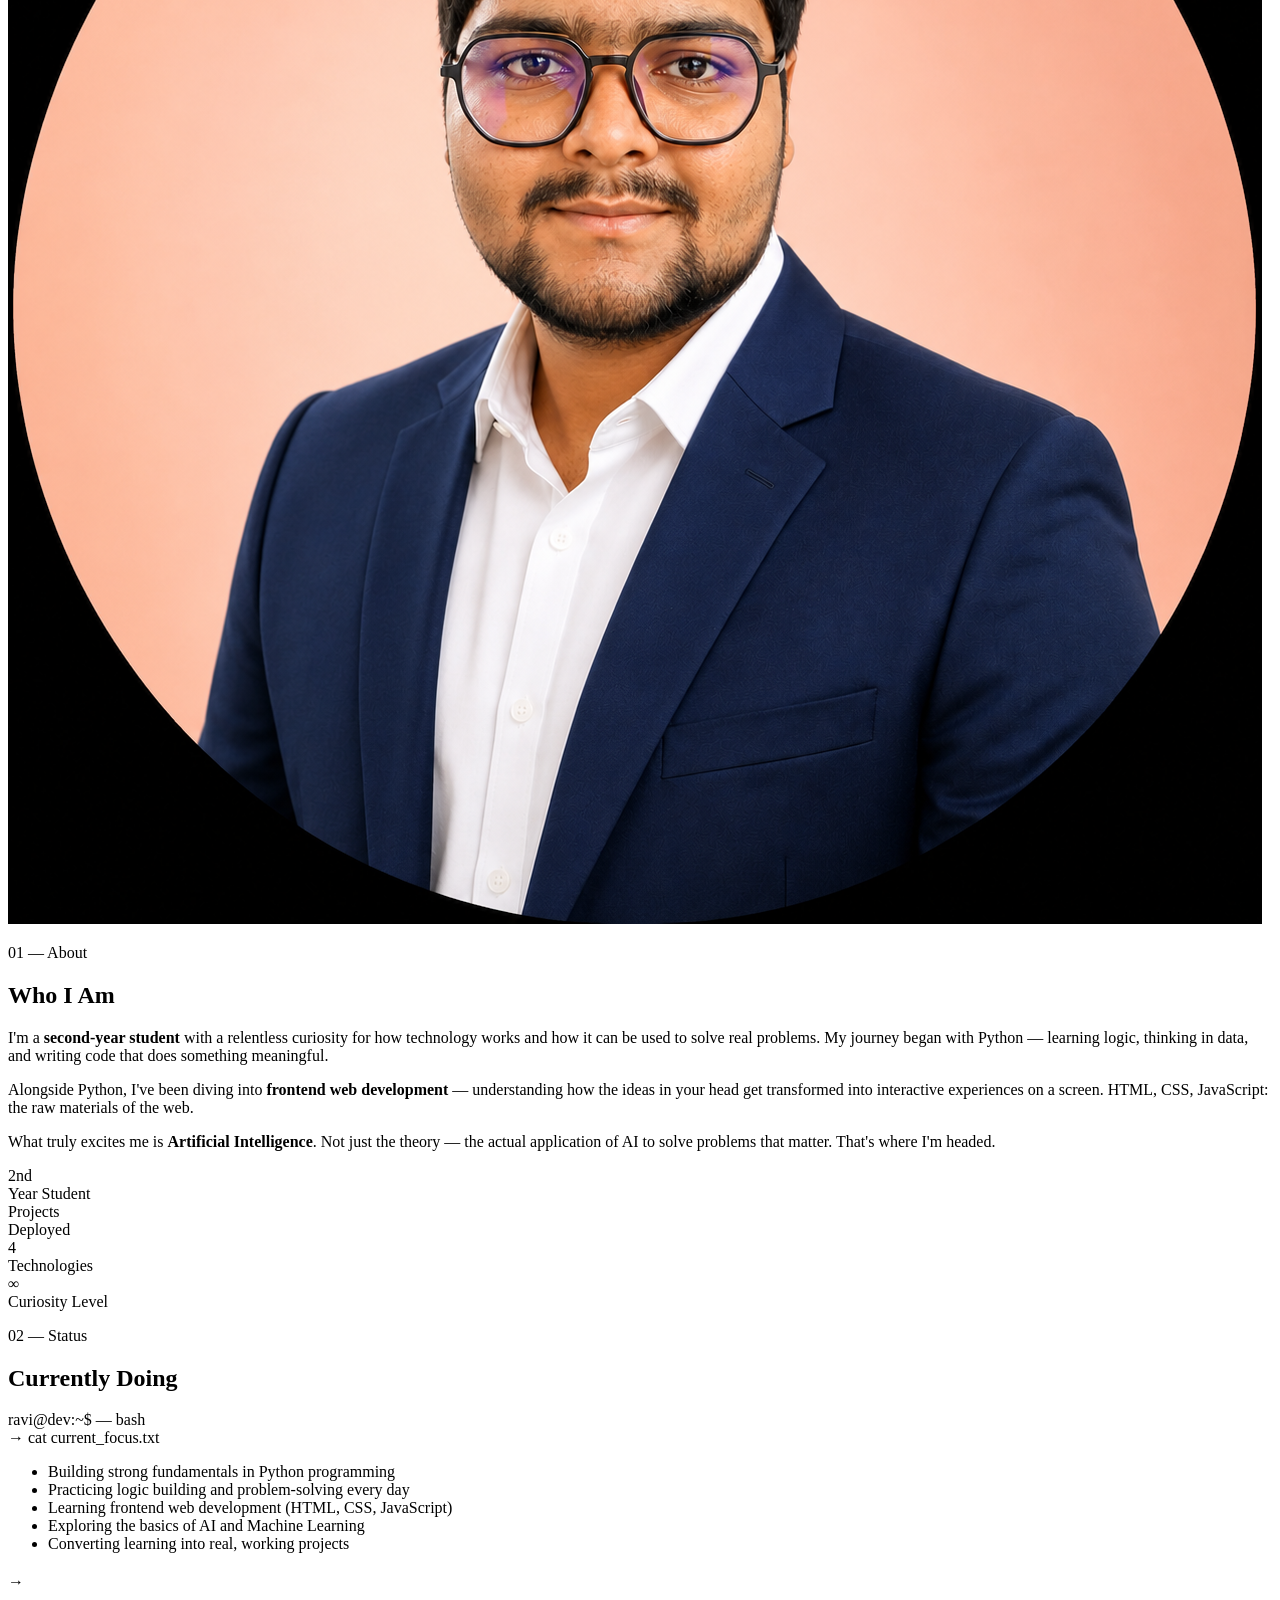
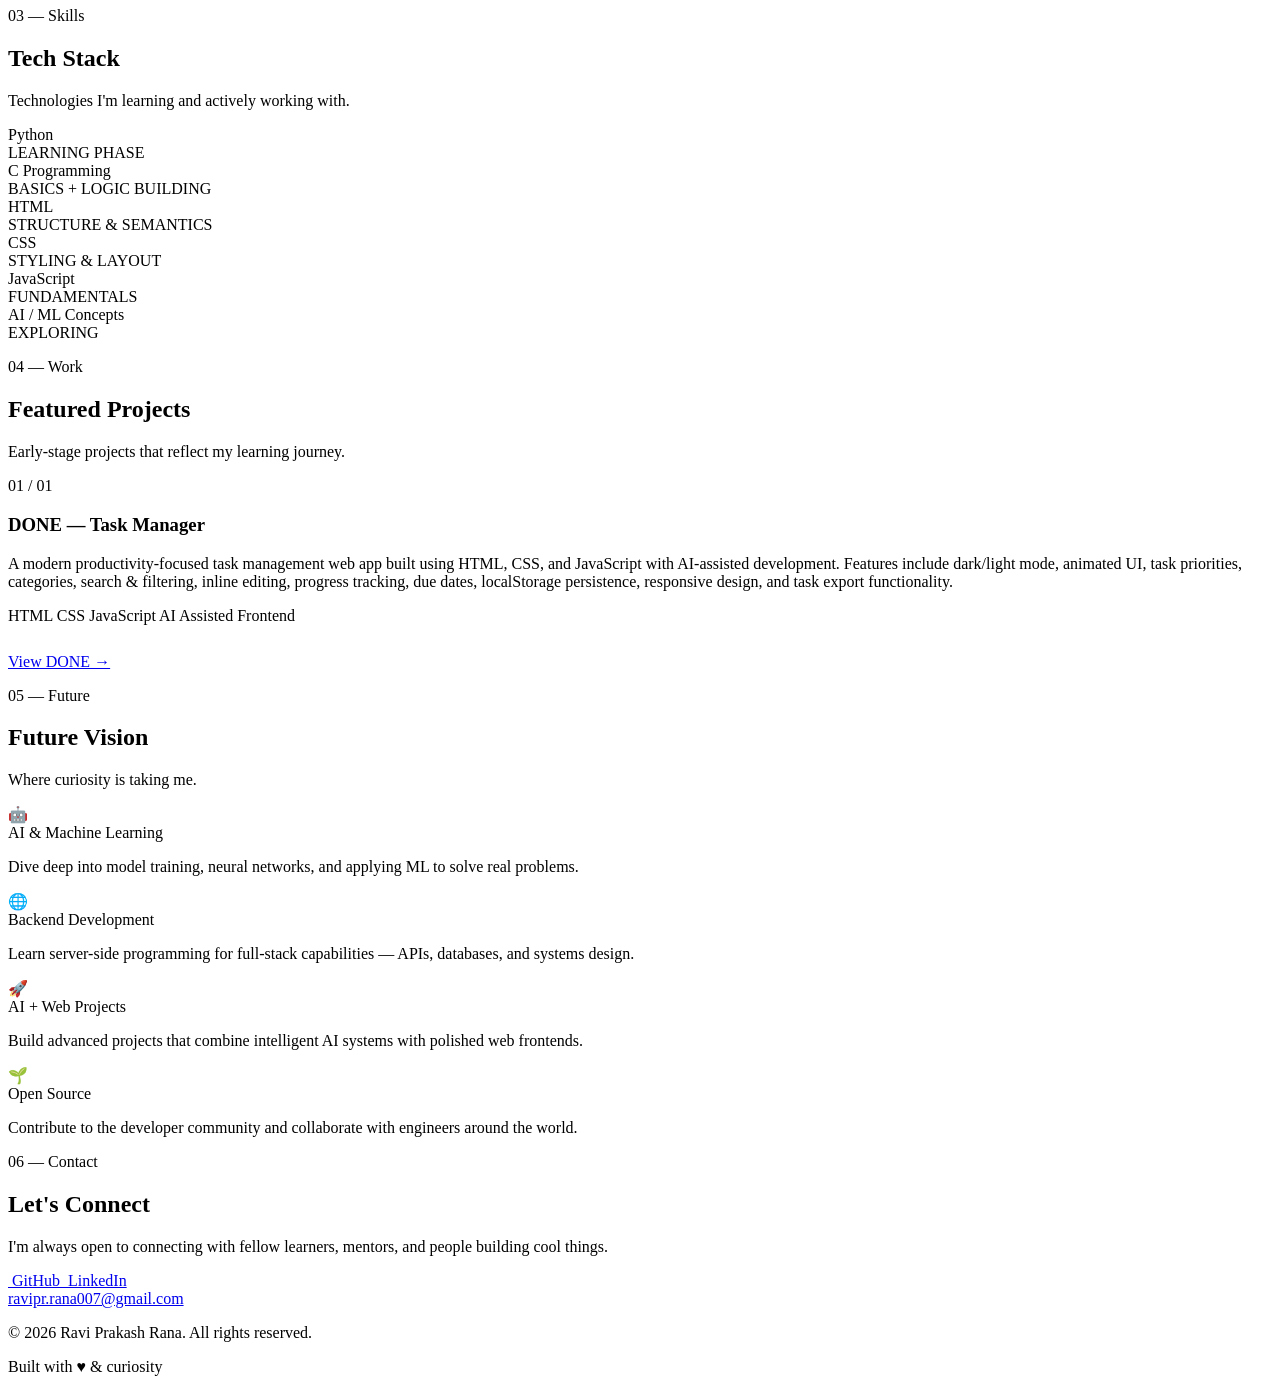
==== commit 69863b40: "Update index.html" ====
--- a/index.html
+++ b/index.html
@@ -13,1184 +13,7 @@
     href="https://fonts.googleapis.com/css2?family=Syne:wght@400;600;700;800&family=JetBrains+Mono:wght@300;400;600&family=DM+Sans:ital,opsz,wght@0,9..40,300;0,9..40,400;0,9..40,500;1,9..40,300&display=swap"
     rel="stylesheet" />
 
-  <style>
-    /* =============================================
-       DESIGN TOKENS / CSS VARIABLES
-    ============================================= */
-    :root {
-      --bg-0: #04040f;
-      --bg-1: #080820;
-      --bg-2: #0d0d2b;
-      --surface: rgba(255, 255, 255, 0.04);
-      --surface-md: rgba(255, 255, 255, 0.07);
-      --border: rgba(255, 255, 255, 0.08);
-      --border-glow: rgba(0, 232, 255, 0.3);
-
-      --cyan: #00e8ff;
-      --cyan-dim: #00b4c8;
-      --violet: #9b5de5;
-      --violet-dim: #6d3aad;
-      --pink: #f72585;
-      --green: #06ffa5;
-
-      --text-primary: #f0f0ff;
-      --text-secondary: #8888b0;
-      --text-muted: #44446a;
-
-      --font-display: 'Syne', sans-serif;
-      --font-body: 'DM Sans', sans-serif;
-      --font-mono: 'JetBrains Mono', monospace;
-
-      --radius-sm: 8px;
-      --radius-md: 16px;
-      --radius-lg: 24px;
-      --radius-xl: 40px;
-
-      --ease-smooth: cubic-bezier(0.25, 0.46, 0.45, 0.94);
-      --ease-bounce: cubic-bezier(0.34, 1.56, 0.64, 1);
-      --ease-expo: cubic-bezier(0.16, 1, 0.3, 1);
-    }
-
-    /* =============================================
-       RESET & BASE
-    ============================================= */
-    *,
-    *::before,
-    *::after {
-      box-sizing: border-box;
-      margin: 0;
-      padding: 0;
-    }
-
-    html {
-      scroll-behavior: smooth;
-      overflow-x: hidden;
-    }
-
-    body {
-      background-color: var(--bg-0);
-      color: var(--text-primary);
-      font-family: var(--font-body);
-      font-size: 16px;
-      line-height: 1.7;
-      overflow-x: hidden;
-      
-    }
-
-    /* Hide scrollbar but keep functionality */
-    ::-webkit-scrollbar {
-      width: 4px;
-    }
-
-    ::-webkit-scrollbar-track {
-      background: var(--bg-0);
-    }
-
-    ::-webkit-scrollbar-thumb {
-      background: var(--cyan-dim);
-      border-radius: 2px;
-    }
-
-    a {
-      color: var(--cyan);
-      text-decoration: none;
-    }
-
-    img {
-      max-width: 100%;
-      display: block;
-    }
-
-    ul {
-      list-style: none;
-    }
-
-    /* =============================================
-       SCROLL PROGRESS BAR
-    ============================================= */
-    #scroll-progress {
-      position: fixed;
-      top: 0;
-      left: 0;
-      height: 2px;
-      width: 0%;
-      background: linear-gradient(90deg, var(--cyan), var(--violet), var(--pink));
-      z-index: 9999;
-      transition: width 0.1s linear;
-    }
-
-    /* =============================================
-       CANVAS BACKGROUND (particles)
-    ============================================= */
-    #bg-canvas {
-      position: fixed;
-      inset: 0;
-      z-index: 0;
-      opacity: 0.45;
-    }
-
-    /* =============================================
-       GRID OVERLAY
-    ============================================= */
-    .grid-overlay {
-      position: fixed;
-      inset: 0;
-      z-index: 1;
-      background-image:
-        linear-gradient(rgba(0, 232, 255, 0.025) 1px, transparent 1px),
-        linear-gradient(90deg, rgba(0, 232, 255, 0.025) 1px, transparent 1px);
-      background-size: 60px 60px;
-      pointer-events: none;
-    }
-
-    /* =============================================
-       LAYOUT WRAPPER
-    ============================================= */
-    .site-wrap {
-      position: relative;
-      z-index: 2;
-    }
-
-    .container {
-      max-width: 1100px;
-      margin: 0 auto;
-      padding: 0 32px;
-    }
-
-    /* =============================================
-       NAVBAR
-    ============================================= */
-    #navbar {
-      position: fixed;
-      top: 0;
-      left: 0;
-      right: 0;
-      z-index: 999;
-      padding: 20px 0;
-      transition: background 0.4s var(--ease-smooth), padding 0.4s var(--ease-smooth), border-bottom 0.4s;
-    }
-
-    #navbar.scrolled {
-      background: rgba(4, 4, 15, 0.85);
-      backdrop-filter: blur(20px);
-      -webkit-backdrop-filter: blur(20px);
-      padding: 12px 0;
-      border-bottom: 1px solid var(--border);
-    }
-
-    .nav-inner {
-      display: flex;
-      align-items: center;
-      justify-content: space-between;
-    }
-
-    .nav-logo {
-      font-family: var(--font-display);
-      font-weight: 800;
-      font-size: 1.15rem;
-      letter-spacing: -0.02em;
-      background: linear-gradient(135deg, var(--cyan), var(--violet));
-      -webkit-background-clip: text;
-      -webkit-text-fill-color: transparent;
-      background-clip: text;
-    }
-
-    .nav-links {
-      display: flex;
-      gap: 36px;
-      align-items: center;
-    }
-
-    .nav-links a {
-      font-family: var(--font-mono);
-      font-size: 0.8rem;
-      color: var(--text-secondary);
-      letter-spacing: 0.05em;
-      transition: color 0.2s;
-      position: relative;
-    }
-
-    .nav-links a::after {
-      content: '';
-      position: absolute;
-      bottom: -4px;
-      left: 0;
-      width: 0;
-      height: 1px;
-      background: var(--cyan);
-      transition: width 0.3s var(--ease-expo);
-    }
-
-    .nav-links a:hover {
-      color: var(--cyan);
-    }
-
-    .nav-links a:hover::after {
-      width: 100%;
-    }
-
-    /* Hamburger */
-    .nav-toggle {
-      display: none;
-      flex-direction: column;
-      gap: 5px;
-      background: none;
-      border: none;
-      padding: 4px;
-    }
-
-    .nav-toggle span {
-      display: block;
-      width: 24px;
-      height: 1.5px;
-      background: var(--text-primary);
-      transition: all 0.3s var(--ease-smooth);
-      transform-origin: center;
-    }
-
-    .nav-toggle.open span:nth-child(1) {
-      transform: translateY(6.5px) rotate(45deg);
-    }
-
-    .nav-toggle.open span:nth-child(2) {
-      opacity: 0;
-      transform: scaleX(0);
-    }
-
-    .nav-toggle.open span:nth-child(3) {
-      transform: translateY(-6.5px) rotate(-45deg);
-    }
-
-    /* Mobile menu */
-    .mobile-menu {
-      display: none;
-      flex-direction: column;
-      gap: 0;
-      background: rgba(4, 4, 15, 0.97);
-      border-top: 1px solid var(--border);
-      padding: 8px 0;
-    }
-
-    .mobile-menu.open {
-      display: flex;
-    }
-
-    .mobile-menu a {
-      font-family: var(--font-mono);
-      font-size: 0.85rem;
-      color: var(--text-secondary);
-      padding: 14px 32px;
-      border-bottom: 1px solid var(--border);
-      transition: color 0.2s, background 0.2s;
-    }
-
-    .mobile-menu a:hover {
-      color: var(--cyan);
-      background: var(--surface);
-    }
-
-    /* =============================================
-       HERO SECTION
-    ============================================= */
-    #hero {
-      min-height: 100vh;
-      display: flex;
-      align-items: center;
-      padding-top: 100px;
-      position: relative;
-      overflow: hidden;
-    }
-
-    /* Glow blobs */
-    .hero-blob {
-      position: absolute;
-      border-radius: 50%;
-      filter: blur(100px);
-      opacity: 0.18;
-      pointer-events: none;
-    }
-
-    .hero-blob-1 {
-      width: 600px;
-      height: 600px;
-      background: var(--cyan);
-      top: -100px;
-      left: -150px;
-    }
-
-    .hero-blob-2 {
-      width: 500px;
-      height: 500px;
-      background: var(--violet);
-      bottom: -80px;
-      right: -100px;
-    }
-
-    .hero-inner {
-      display: grid;
-      grid-template-columns: 1fr auto;
-      align-items: center;
-      gap: 60px;
-      width: 100%;
-    }
-
-    .hero-badge {
-      display: inline-flex;
-      align-items: center;
-      gap: 8px;
-      background: var(--surface);
-      border: 1px solid var(--border);
-      border-radius: 100px;
-      padding: 6px 14px 6px 10px;
-      font-family: var(--font-mono);
-      font-size: 0.72rem;
-      color: var(--cyan);
-      margin-bottom: 24px;
-      animation: fadeSlideUp 0.8s var(--ease-expo) both;
-    }
-
-    .hero-badge-dot {
-      width: 7px;
-      height: 7px;
-      border-radius: 50%;
-      background: var(--green);
-      box-shadow: 0 0 8px var(--green);
-      animation: pulse-dot 2s infinite;
-    }
-
-    @keyframes pulse-dot {
-
-      0%,
-      100% {
-        opacity: 1;
-        transform: scale(1);
-      }
-
-      50% {
-        opacity: 0.6;
-        transform: scale(1.3);
-      }
-    }
-
-    .hero-name {
-      font-family: var(--font-display);
-      font-weight: 800;
-      font-size: clamp(2.8rem, 6vw, 5rem);
-      line-height: 1.05;
-      letter-spacing: -0.03em;
-      background: linear-gradient(135deg, #ffffff 0%, var(--cyan) 50%, var(--violet) 100%);
-      -webkit-background-clip: text;
-      -webkit-text-fill-color: transparent;
-      background-clip: text;
-      margin-bottom: 12px;
-      animation: fadeSlideUp 0.8s 0.1s var(--ease-expo) both;
-    }
-
-    .hero-typewriter {
-      font-family: var(--font-mono);
-      font-size: clamp(0.9rem, 2vw, 1.1rem);
-      color: var(--cyan);
-      min-height: 1.8em;
-      margin-bottom: 20px;
-      animation: fadeSlideUp 0.8s 0.2s var(--ease-expo) both;
-    }
-
-    .hero-typewriter .cursor {
-      display: inline-block;
-      width: 2px;
-      height: 1.1em;
-      background: var(--cyan);
-      margin-left: 2px;
-      vertical-align: middle;
-      animation: blink 0.9s step-end infinite;
-    }
-
-    @keyframes blink {
-
-      0%,
-      100% {
-        opacity: 1
-      }
-
-      50% {
-        opacity: 0
-      }
-    }
-
-    .hero-desc {
-      color: var(--text-secondary);
-      font-size: 1rem;
-      max-width: 520px;
-      line-height: 1.8;
-      margin-bottom: 40px;
-      animation: fadeSlideUp 0.8s 0.3s var(--ease-expo) both;
-    }
-
-    .hero-ctas {
-      display: flex;
-      gap: 16px;
-      flex-wrap: wrap;
-      animation: fadeSlideUp 0.8s 0.4s var(--ease-expo) both;
-    }
-
-    /* Profile picture */
-    .hero-avatar {
-      position: relative;
-      animation: fadeSlideUp 0.9s 0.25s var(--ease-expo) both;
-    }
-
-    .hero-avatar-ring {
-      position: absolute;
-      inset: -12px;
-      border-radius: 50%;
-      background: conic-gradient(var(--cyan), var(--violet), var(--pink), var(--cyan));
-      animation: spin 8s linear infinite;
-      opacity: 0.7;
-    }
-
-    .hero-avatar-ring-mask {
-      position: absolute;
-      inset: -2px;
-      border-radius: 50%;
-      background: var(--bg-0);
-      z-index: 1;
-    }
-
-    .hero-avatar img {
-      position: relative;
-      z-index: 2;
-      width: 200px;
-      height: 200px;
-      border-radius: 50%;
-      object-fit: cover;
-      object-position: top;
-      border: 3px solid var(--bg-2);
-    }
-
-    /* Fallback avatar (initials) if image missing */
-    .hero-avatar-fallback {
-      position: relative;
-      z-index: 2;
-      width: 200px;
-      height: 200px;
-      border-radius: 50%;
-      background: linear-gradient(135deg, var(--bg-2), var(--bg-1));
-      border: 3px solid rgba(0, 232, 255, 0.2);
-      display: flex;
-      align-items: center;
-      justify-content: center;
-      font-family: var(--font-display);
-      font-size: 3rem;
-      font-weight: 800;
-      background: linear-gradient(135deg, var(--cyan), var(--violet));
-      -webkit-background-clip: text;
-      -webkit-text-fill-color: transparent;
-      background-clip: text;
-    }
-
-    @keyframes spin {
-      to {
-        transform: rotate(360deg);
-      }
-    }
-
-    /* =============================================
-       BUTTONS
-    ============================================= */
-    .btn {
-      display: inline-flex;
-      align-items: center;
-      gap: 8px;
-      padding: 13px 28px;
-      border-radius: 100px;
-      font-family: var(--font-display);
-      font-weight: 600;
-      font-size: 0.9rem;
-      transition: all 0.3s var(--ease-bounce);
-      position: relative;
-      overflow: hidden;
-      white-space: nowrap;
-    }
-
-    .btn::after {
-      content: '';
-      position: absolute;
-      inset: 0;
-      background: rgba(255, 255, 255, 0.1);
-      opacity: 0;
-      transition: opacity 0.2s;
-    }
-
-    .btn:hover::after {
-      opacity: 1;
-    }
-
-    .btn:active {
-      transform: scale(0.96) !important;
-    }
-
-    .btn-primary {
-      background: linear-gradient(135deg, var(--cyan), var(--violet));
-      color: #fff;
-      box-shadow: 0 0 28px rgba(0, 232, 255, 0.25);
-    }
-
-    .btn-primary:hover {
-      transform: translateY(-3px);
-      box-shadow: 0 0 48px rgba(0, 232, 255, 0.4);
-    }
-
-    .btn-ghost {
-      background: transparent;
-      color: var(--text-primary);
-      border: 1px solid var(--border);
-    }
-
-    .btn-ghost:hover {
-      border-color: var(--cyan);
-      color: var(--cyan);
-      transform: translateY(-3px);
-      box-shadow: 0 0 24px rgba(0, 232, 255, 0.15);
-    }
-
-    /* =============================================
-       SECTION COMMON
-    ============================================= */
-    section {
-      padding: 110px 0;
-      position: relative;
-    }
-
-    .section-tag {
-      font-family: var(--font-mono);
-      font-size: 0.72rem;
-      color: var(--cyan);
-      letter-spacing: 0.2em;
-      text-transform: uppercase;
-      margin-bottom: 12px;
-    }
-
-    .section-title {
-      font-family: var(--font-display);
-      font-weight: 800;
-      font-size: clamp(2rem, 4vw, 3rem);
-      letter-spacing: -0.03em;
-      line-height: 1.1;
-      margin-bottom: 20px;
-    }
-
-    .section-title span {
-      background: linear-gradient(135deg, var(--cyan), var(--violet));
-      -webkit-background-clip: text;
-      -webkit-text-fill-color: transparent;
-      background-clip: text;
-    }
-
-    .section-desc {
-      color: var(--text-secondary);
-      font-size: 1rem;
-      max-width: 540px;
-      margin-bottom: 60px;
-      line-height: 1.8;
-    }
-
-    /* Divider line */
-    .divider {
-      width: 100%;
-      height: 1px;
-      background: linear-gradient(90deg, transparent, var(--border), transparent);
-      margin: 0;
-    }
-
-    /* Scroll reveal base state */
-    .reveal {
-      opacity: 0;
-      transform: translateY(40px);
-      transition: opacity 0.7s var(--ease-expo), transform 0.7s var(--ease-expo);
-    }
-
-    .reveal.visible {
-      opacity: 1;
-      transform: translateY(0);
-    }
-
-    .reveal-left {
-      opacity: 0;
-      transform: translateX(-40px);
-      transition: opacity 0.7s var(--ease-expo), transform 0.7s var(--ease-expo);
-    }
-
-    .reveal-left.visible {
-      opacity: 1;
-      transform: translateX(0);
-    }
-
-    .reveal-right {
-      opacity: 0;
-      transform: translateX(40px);
-      transition: opacity 0.7s var(--ease-expo), transform 0.7s var(--ease-expo);
-    }
-
-    .reveal-right.visible {
-      opacity: 1;
-      transform: translateX(0);
-    }
-
-    /* Stagger delays */
-    .delay-1 {
-      transition-delay: 0.1s;
-    }
-
-    .delay-2 {
-      transition-delay: 0.2s;
-    }
-
-    .delay-3 {
-      transition-delay: 0.3s;
-    }
-
-    .delay-4 {
-      transition-delay: 0.4s;
-    }
-
-    .delay-5 {
-      transition-delay: 0.5s;
-    }
-
-    /* =============================================
-       ABOUT SECTION
-    ============================================= */
-    #about .about-grid {
-      display: grid;
-      grid-template-columns: 1fr 1fr;
-      gap: 60px;
-      align-items: start;
-    }
-
-    .about-text p {
-      color: var(--text-secondary);
-      line-height: 1.9;
-      margin-bottom: 16px;
-    }
-
-    .about-text p strong {
-      color: var(--text-primary);
-      font-weight: 500;
-    }
-
-    .about-stats {
-      display: grid;
-      grid-template-columns: 1fr 1fr;
-      gap: 20px;
-      margin-top: 8px;
-    }
-
-    .stat-card {
-      background: var(--surface);
-      border: 1px solid var(--border);
-      border-radius: var(--radius-md);
-      padding: 24px 20px;
-      text-align: center;
-      transition: border-color 0.3s, transform 0.3s var(--ease-bounce);
-    }
-
-    .stat-card:hover {
-      border-color: var(--border-glow);
-      transform: translateY(-4px);
-    }
-
-    .stat-num {
-      font-family: var(--font-display);
-      font-size: 2.2rem;
-      font-weight: 800;
-      background: linear-gradient(135deg, var(--cyan), var(--violet));
-      -webkit-background-clip: text;
-      -webkit-text-fill-color: transparent;
-      background-clip: text;
-      line-height: 1;
-      margin-bottom: 6px;
-    }
-
-    .stat-label {
-      font-size: 0.78rem;
-      color: var(--text-muted);
-      font-family: var(--font-mono);
-      letter-spacing: 0.05em;
-    }
-
-    /* =============================================
-       CURRENTLY DOING — Terminal style
-    ============================================= */
-    #currently {
-      padding: 80px 0;
-    }
-
-    .terminal {
-      background: rgba(0, 0, 0, 0.6);
-      border: 1px solid var(--border);
-      border-radius: var(--radius-lg);
-      overflow: hidden;
-      backdrop-filter: blur(20px);
-    }
-
-    .terminal-bar {
-      display: flex;
-      align-items: center;
-      gap: 8px;
-      padding: 14px 20px;
-      background: rgba(255, 255, 255, 0.04);
-      border-bottom: 1px solid var(--border);
-    }
-
-    .terminal-dot {
-      width: 12px;
-      height: 12px;
-      border-radius: 50%;
-    }
-
-    .terminal-dot.red {
-      background: #ff5f57;
-    }
-
-    .terminal-dot.amber {
-      background: #ffbd2e;
-    }
-
-    .terminal-dot.green {
-      background: #28c841;
-    }
-
-    .terminal-title {
-      font-family: var(--font-mono);
-      font-size: 0.75rem;
-      color: var(--text-muted);
-      margin-left: 8px;
-    }
-
-    .terminal-body {
-      padding: 28px 28px;
-    }
-
-    .terminal-line {
-      display: flex;
-      align-items: flex-start;
-      gap: 12px;
-      margin-bottom: 14px;
-      font-family: var(--font-mono);
-      font-size: 0.9rem;
-      line-height: 1.6;
-    }
-
-    .t-prompt {
-      color: var(--green);
-      flex-shrink: 0;
-    }
-
-    .t-cmd {
-      color: var(--cyan);
-    }
-
-    .t-output {
-      color: var(--text-secondary);
-      margin-left: 24px;
-    }
-
-    .t-output-list {
-      margin-left: 24px;
-    }
-
-    .t-output-list li {
-      color: var(--text-secondary);
-      font-family: var(--font-mono);
-      font-size: 0.87rem;
-      padding: 3px 0;
-      display: flex;
-      align-items: center;
-      gap: 10px;
-    }
-
-    .t-output-list li::before {
-      content: '▹';
-      color: var(--cyan);
-      flex-shrink: 0;
-    }
-
-    /* =============================================
-       SKILLS SECTION
-    ============================================= */
-    #skills .skills-grid {
-      display: grid;
-      grid-template-columns: repeat(auto-fill, minmax(280px, 1fr));
-      gap: 20px;
-    }
-
-    .skill-card {
-      background: var(--surface);
-      border: 1px solid var(--border);
-      border-radius: var(--radius-md);
-      padding: 24px;
-      transition: border-color 0.3s, transform 0.3s var(--ease-bounce), box-shadow 0.3s;
-    }
-
-    .skill-card:hover {
-      border-color: var(--border-glow);
-      transform: translateY(-5px);
-      box-shadow: 0 20px 60px rgba(0, 0, 0, 0.4), 0 0 30px rgba(0, 232, 255, 0.06);
-    }
-
-    .skill-header {
-      display: flex;
-      align-items: center;
-      justify-content: space-between;
-      margin-bottom: 14px;
-    }
-
-    .skill-name {
-      font-family: var(--font-display);
-      font-weight: 600;
-      font-size: 0.95rem;
-      color: var(--text-primary);
-    }
-
-    .skill-pct {
-      font-family: var(--font-mono);
-      font-size: 0.8rem;
-      color: var(--cyan);
-    }
-
-    .skill-bar-bg {
-      height: 4px;
-      background: rgba(255, 255, 255, 0.06);
-      border-radius: 100px;
-      overflow: hidden;
-    }
-
-    .skill-bar-fill {
-      height: 100%;
-      border-radius: 100px;
-      width: 0%;
-      transition: width 1.2s var(--ease-expo);
-      background: linear-gradient(90deg, var(--cyan), var(--violet));
-    }
-
-    .skill-bar-fill.animated {
-      /* class added by JS */
-    }
-
-    .skill-tag {
-      margin-top: 12px;
-      font-family: var(--font-mono);
-      font-size: 0.7rem;
-      color: var(--text-muted);
-      letter-spacing: 0.08em;
-    }
-
-    /* =============================================
-       PROJECTS SECTION
-    ============================================= */
-    #projects .projects-grid {
-      display: grid;
-      grid-template-columns: repeat(auto-fill, minmax(320px, 1fr));
-      gap: 24px;
-    }
-
-    .project-card {
-      background: var(--surface);
-      border: 1px solid var(--border);
-      border-radius: var(--radius-lg);
-      padding: 32px;
-      transition: border-color 0.3s, transform 0.3s var(--ease-bounce), box-shadow 0.3s;
-      position: relative;
-      overflow: hidden;
-      transform-style: preserve-3d;
-      will-change: transform;
-    }
-
-    .project-card::before {
-      content: '';
-      position: absolute;
-      top: 0;
-      left: 0;
-      right: 0;
-      height: 1px;
-      background: linear-gradient(90deg, transparent, var(--cyan), transparent);
-      opacity: 0;
-      transition: opacity 0.4s;
-    }
-
-    .project-card:hover {
-      border-color: var(--border-glow);
-      box-shadow: 0 20px 60px rgba(0,0,0,0.4),
-            0 0 30px rgba(0,232,255,0.08);
-    }
-
-    .project-card:hover::before {
-      opacity: 1;
-    }
-
-    .project-num {
-      font-family: var(--font-mono);
-      font-size: 0.75rem;
-      color: var(--text-muted);
-      margin-bottom: 16px;
-    }
-
-    .project-title {
-      font-family: var(--font-display);
-      font-weight: 700;
-      font-size: 1.25rem;
-      color: var(--text-primary);
-      margin-bottom: 12px;
-      line-height: 1.3;
-    }
-
-    .project-desc {
-      color: var(--text-secondary);
-      font-size: 0.92rem;
-      line-height: 1.7;
-      margin-bottom: 24px;
-    }
-
-    .project-tags {
-      display: flex;
-      flex-wrap: wrap;
-      gap: 8px;
-    }
-
-    .project-tag {
-      background: rgba(0, 232, 255, 0.07);
-      border: 1px solid rgba(0, 232, 255, 0.15);
-      color: var(--cyan);
-      font-family: var(--font-mono);
-      font-size: 0.7rem;
-      padding: 4px 12px;
-      border-radius: 100px;
-      letter-spacing: 0.05em;
-    }
-
-    /* =============================================
-       FUTURE VISION
-    ============================================= */
-    #vision .vision-grid {
-      display: grid;
-      grid-template-columns: repeat(auto-fill, minmax(240px, 1fr));
-      gap: 20px;
-    }
-
-    .vision-card {
-      background: var(--surface);
-      border: 1px solid var(--border);
-      border-radius: var(--radius-md);
-      padding: 28px 24px;
-      transition: border-color 0.3s, transform 0.3s var(--ease-bounce);
-    }
-
-    .vision-card:hover {
-      border-color: rgba(155, 93, 229, 0.4);
-      transform: translateY(-5px);
-    }
-
-    .vision-icon {
-      font-size: 2rem;
-      margin-bottom: 16px;
-    }
-
-    .vision-title {
-      font-family: var(--font-display);
-      font-weight: 700;
-      font-size: 0.95rem;
-      color: var(--text-primary);
-      margin-bottom: 10px;
-    }
-
-    .vision-desc {
-      color: var(--text-muted);
-      font-size: 0.87rem;
-      line-height: 1.6;
-    }
-
-    /* =============================================
-       CONTACT SECTION
-    ============================================= */
-    #contact {
-      text-align: center;
-    }
-
-    #contact .section-desc {
-      margin-left: auto;
-      margin-right: auto;
-    }
-
-    .contact-links {
-      display: flex;
-      justify-content: center;
-      gap: 16px;
-      flex-wrap: wrap;
-      margin-bottom: 48px;
-    }
-
-    .contact-link {
-      display: flex;
-      align-items: center;
-      gap: 10px;
-      padding: 14px 24px;
-      background: var(--surface);
-      border: 1px solid var(--border);
-      border-radius: var(--radius-md);
-      color: var(--text-secondary);
-      font-family: var(--font-mono);
-      font-size: 0.82rem;
-      transition: all 0.3s var(--ease-bounce);
-    }
-
-    .contact-link img {
-      width: 24px;
-      height: 24px;
-      border-radius: 4px;
-      object-fit: cover;
-    }
-
-    .contact-link:hover {
-      color: var(--cyan);
-      border-color: var(--border-glow);
-      transform: translateY(-4px);
-      box-shadow: 0 12px 40px rgba(0, 0, 0, 0.4), 0 0 20px rgba(0, 232, 255, 0.1);
-    }
-
-    .contact-email {
-      display: inline-block;
-      font-family: var(--font-mono);
-      font-size: 1rem;
-      color: var(--cyan);
-      border-bottom: 1px solid rgba(0, 232, 255, 0.3);
-      padding-bottom: 2px;
-      transition: border-color 0.2s;
-    }
-
-    .contact-email:hover {
-      border-color: var(--cyan);
-    }
-
-    /* =============================================
-       FOOTER
-    ============================================= */
-    footer {
-      padding: 32px 0;
-      border-top: 1px solid var(--border);
-    }
-
-    .footer-inner {
-      display: flex;
-      align-items: center;
-      justify-content: space-between;
-      gap: 16px;
-      flex-wrap: wrap;
-    }
-
-    .footer-copy {
-      font-family: var(--font-mono);
-      font-size: 0.75rem;
-      color: var(--text-muted);
-    }
-
-    .footer-made {
-      font-family: var(--font-mono);
-      font-size: 0.75rem;
-      color: var(--text-muted);
-    }
-
-    .footer-made span {
-      color: var(--pink);
-    }
-
-    /* =============================================
-       KEYFRAMES
-    ============================================= */
-    @keyframes fadeSlideUp {
-      from {
-        opacity: 0;
-        transform: translateY(30px);
-      }
-
-      to {
-        opacity: 1;
-        transform: translateY(0);
-      }
-    }
-
-    /* =============================================
-       RESPONSIVE
-    ============================================= */
-    @media (max-width: 900px) {
-      .hero-inner {
-        grid-template-columns: 1fr;
-        text-align: center;
-        gap: 40px;
-      }
-
-      .hero-ctas {
-        justify-content: center;
-      }
-
-      .hero-avatar {
-        order: -1;
-        margin: 0 auto;
-      }
-
-      #about .about-grid {
-        grid-template-columns: 1fr;
-        gap: 40px;
-      }
-
-      .nav-links {
-        display: none;
-      }
-
-      .nav-toggle {
-        display: flex;
-      }
-    }
-
-    @media (max-width: 600px) {
-      .container {
-        padding: 0 20px;
-      }
-
-      section {
-        padding: 80px 0;
-      }
-
-      .about-stats {
-        grid-template-columns: 1fr 1fr;
-      }
-
-      .hero-avatar img,
-      .hero-avatar-fallback {
-        width: 150px;
-        height: 150px;
-        font-size: 2.5rem;
-      }
-
-      .hero-avatar-ring {
-        inset: -10px;
-      }
-
-      .hero-avatar-ring-mask {
-        inset: -1px;
-      }
-    }
-
-    /* Reduced motion */
-    @media (prefers-reduced-motion: reduce) {
-
-      *,
-      *::before,
-      *::after {
-        animation-duration: 0.01ms !important;
-        transition-duration: 0.01ms !important;
-      }
-    }
-  </style>
+  
 </head>
 
 <body>
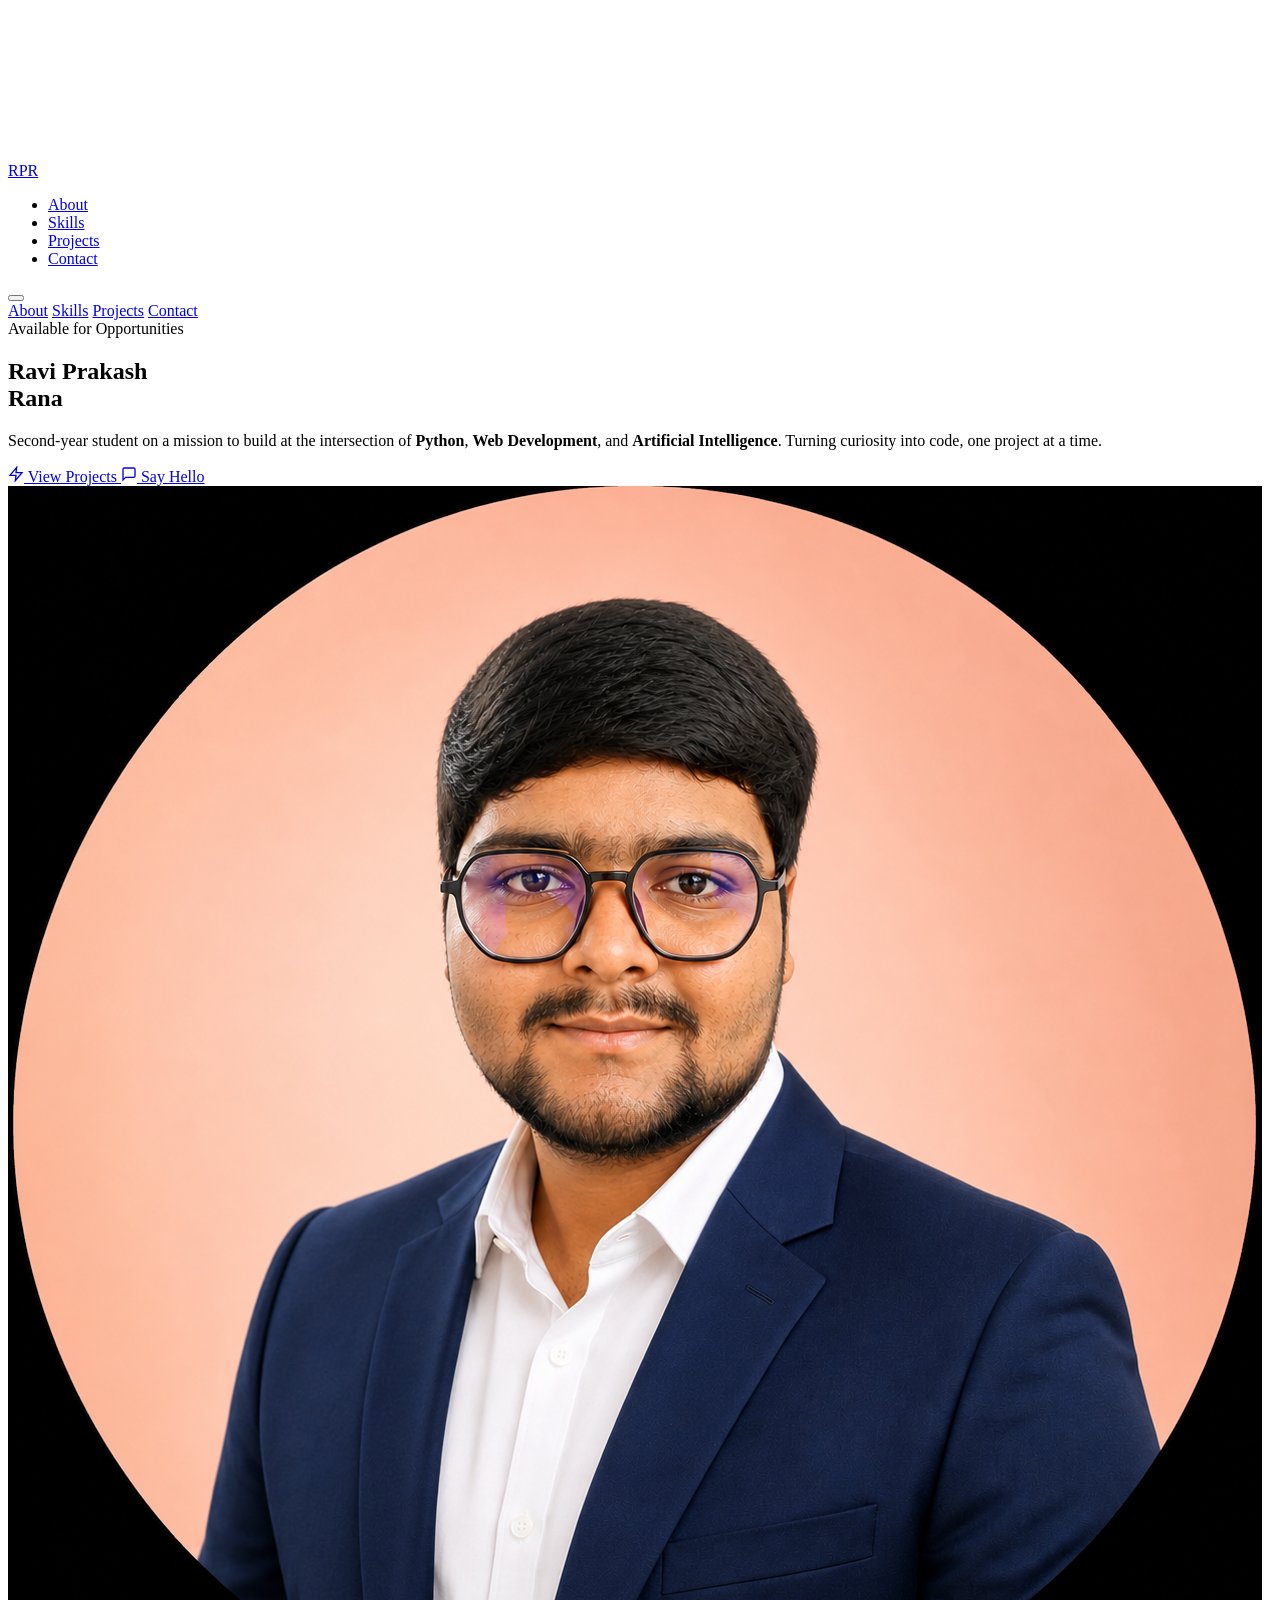
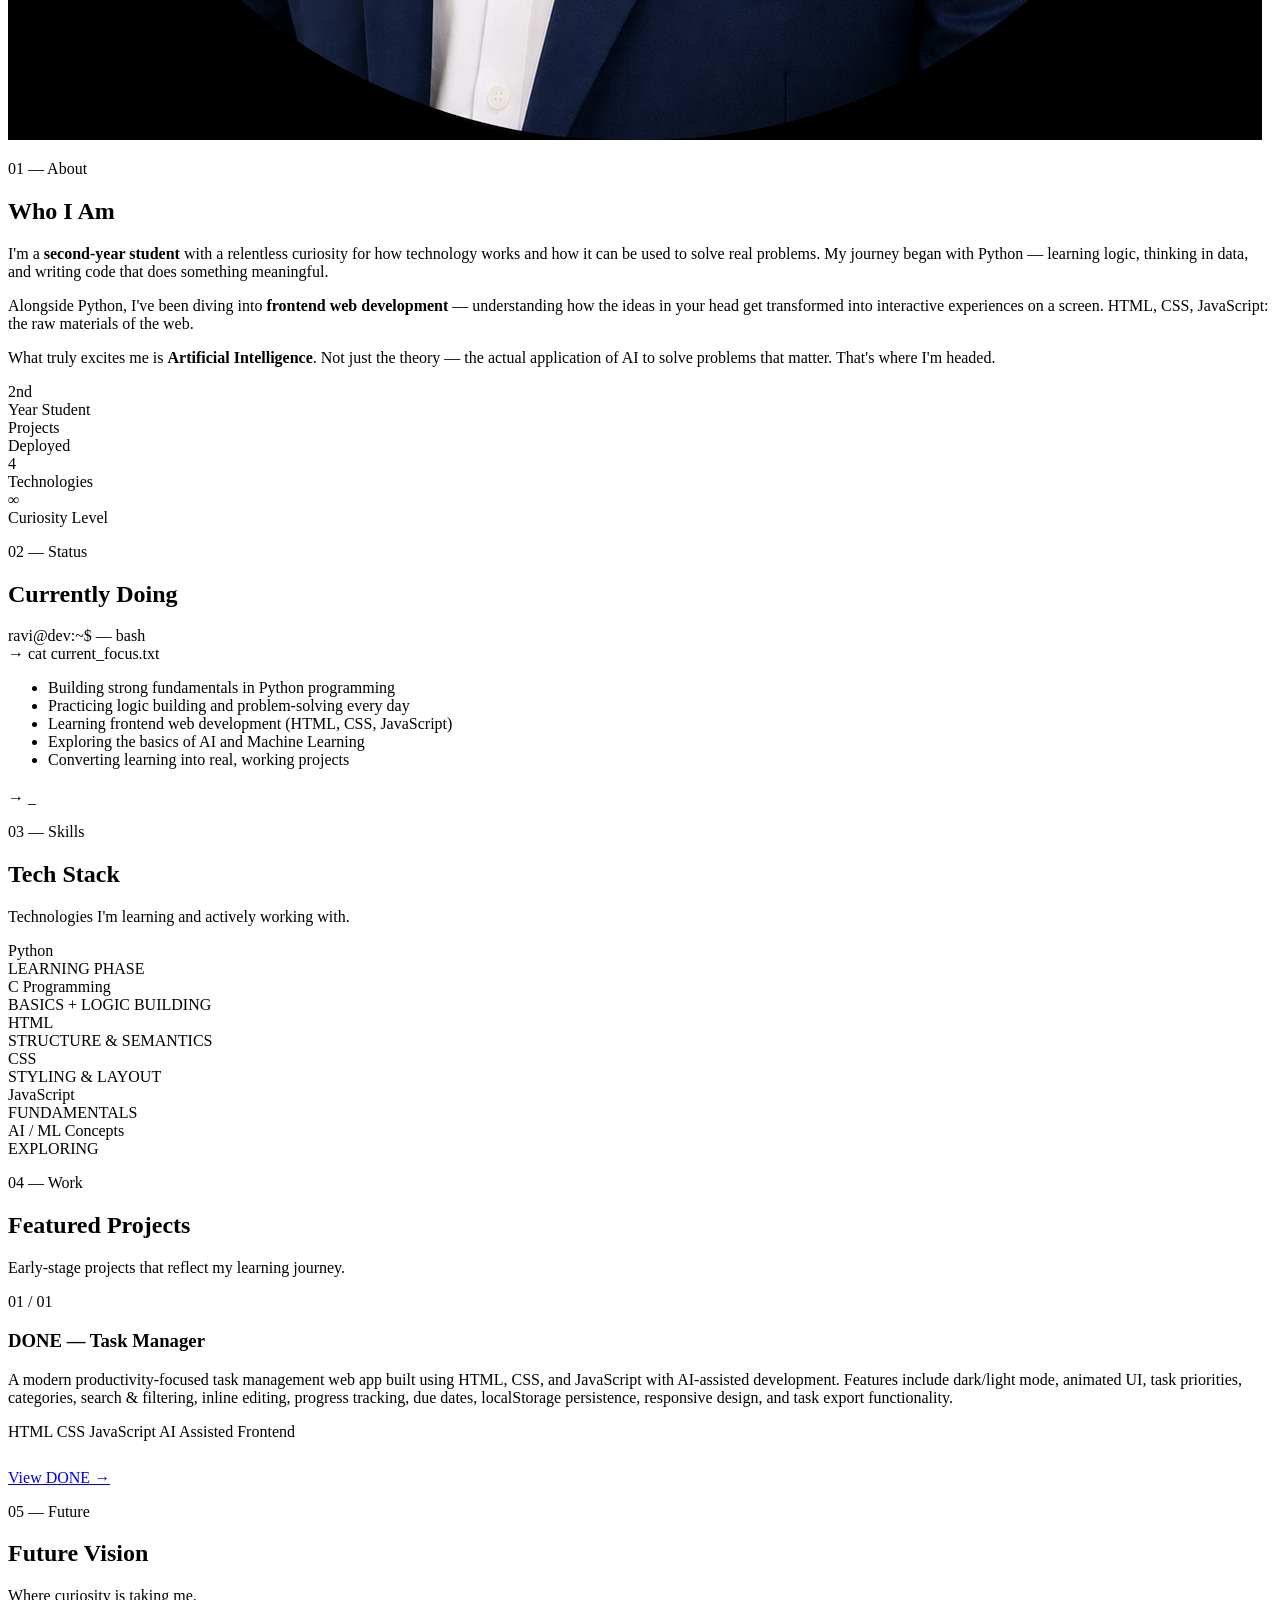
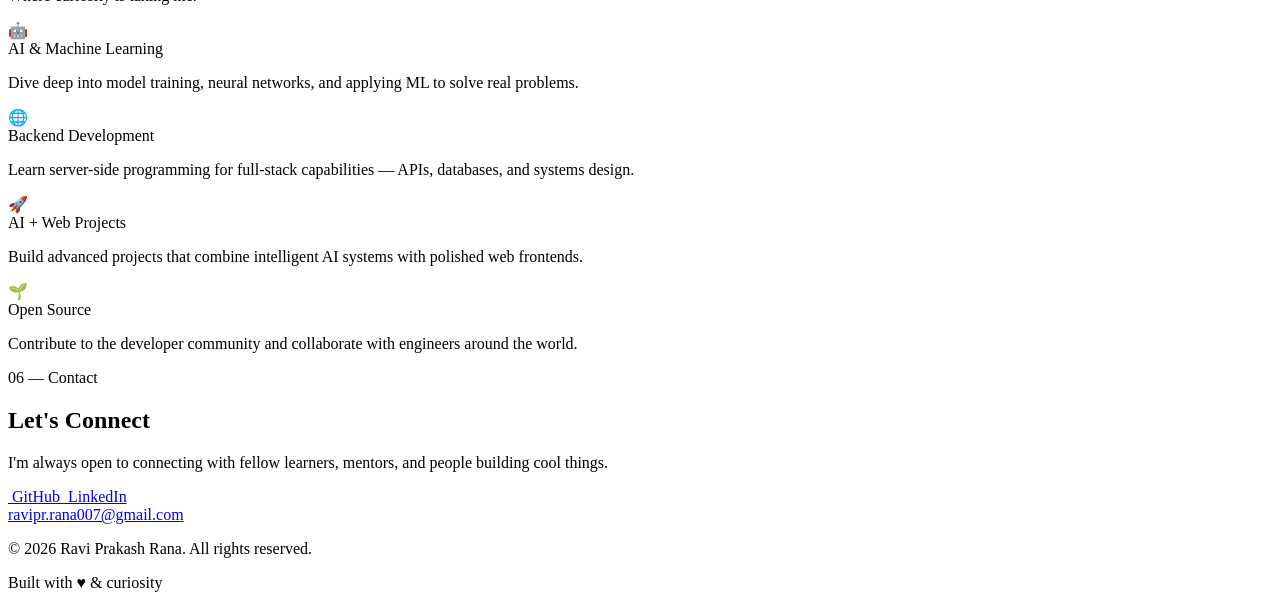
==== commit 3102bd94: "Update index.html" ====
--- a/index.html
+++ b/index.html
@@ -9,9 +9,9 @@
   <!-- Google Fonts: Syne (display) + JetBrains Mono (code/terminal) + DM Sans (body) -->
   <link rel="preconnect" href="https://fonts.googleapis.com" />
   <link rel="preconnect" href="https://fonts.gstatic.com" crossorigin />
-  <link
-    href="https://fonts.googleapis.com/css2?family=Syne:wght@400;600;700;800&family=JetBrains+Mono:wght@300;400;600&family=DM+Sans:ital,opsz,wght@0,9..40,300;0,9..40,400;0,9..40,500;1,9..40,300&display=swap"
+  <link href="https://fonts.googleapis.com/css2?family=Syne:wght@400;600;700;800&family=JetBrains+Mono:wght@300;400;600&family=DM+Sans:ital,opsz,wght@0,9..40,300;0,9..40,400;0,9..40,500;1,9..40,300&display=swap"
     rel="stylesheet" />
+  
 
   
 </head>
@@ -390,196 +390,7 @@
        JAVASCRIPT
   ============================================= -->
   <script>
-    'use strict';
-
-    /* ------------------------------------------
-       SCROLL PROGRESS BAR
-    ------------------------------------------ */
-    const scrollBar = document.getElementById('scroll-progress');
-    window.addEventListener('scroll', () => {
-      const total = document.documentElement.scrollHeight - window.innerHeight;
-      const pct = (window.scrollY / total) * 100;
-      scrollBar.style.width = pct + '%';
-    }, { passive: true });
-
-    /* ------------------------------------------
-       NAVBAR SCROLL EFFECT
-    ------------------------------------------ */
-    const navbar = document.getElementById('navbar');
-    window.addEventListener('scroll', () => {
-      navbar.classList.toggle('scrolled', window.scrollY > 60);
-    }, { passive: true });
-
-    /* ------------------------------------------
-       MOBILE MENU
-    ------------------------------------------ */
-    const navToggle = document.querySelector('.nav-toggle');
-    const mobileMenu = document.querySelector('.mobile-menu');
-
-    navToggle.addEventListener('click', () => {
-      const isOpen = navToggle.classList.toggle('open');
-      mobileMenu.classList.toggle('open', isOpen);
-      navToggle.setAttribute('aria-expanded', isOpen);
-    });
-
-    // Close on link click
-    mobileMenu.querySelectorAll('a').forEach(a => {
-      a.addEventListener('click', () => {
-        navToggle.classList.remove('open');
-        mobileMenu.classList.remove('open');
-        navToggle.setAttribute('aria-expanded', 'false');
-      });
-    });
-
-    /* ------------------------------------------
-       TYPEWRITER EFFECT
-    ------------------------------------------ */
-    const phrases = [
-      'Second-Year CS Student',
-      'Python Programmer',
-      'Web Developer in Training',
-      'AI Enthusiast',
-      'Problem Solver',
-    ];
-    const tw = document.getElementById('typewriter-text');
-    let pIdx = 0, cIdx = 0, deleting = false, paused = false;
-
-    function typeLoop() {
-      const current = phrases[pIdx];
-      if (paused) { setTimeout(typeLoop, 1800); paused = false; return; }
-
-      if (!deleting) {
-        tw.textContent = current.slice(0, ++cIdx);
-        if (cIdx === current.length) { paused = true; deleting = true; }
-        setTimeout(typeLoop, 80);
-      } else {
-        tw.textContent = current.slice(0, --cIdx);
-        if (cIdx === 0) { deleting = false; pIdx = (pIdx + 1) % phrases.length; }
-        setTimeout(typeLoop, 40);
-      }
-    }
-    typeLoop();
-
-    /* ------------------------------------------
-       TERMINAL CURSOR BLINK (terminal section)
-    ------------------------------------------ */
-    const termCursor = document.getElementById('terminal-cursor');
-    setInterval(() => {
-      termCursor.style.opacity = termCursor.style.opacity === '0' ? '1' : '0';
-    }, 600);
-
-    /* ------------------------------------------
-       SCROLL REVEAL (IntersectionObserver)
-    ------------------------------------------ */
-    const revealEls = document.querySelectorAll('.reveal, .reveal-left, .reveal-right');
-    const revealObserver = new IntersectionObserver((entries) => {
-      entries.forEach(entry => {
-        if (entry.isIntersecting) {
-          entry.target.classList.add('visible');
-          revealObserver.unobserve(entry.target);
-        }
-      });
-    }, { threshold: 0.12, rootMargin: '0px 0px -40px 0px' });
-
-    revealEls.forEach(el => revealObserver.observe(el));
-
-    /* ------------------------------------------
-       3D TILT on PROJECT CARDS
-    ------------------------------------------ */
-    document.querySelectorAll('.project-card').forEach(card => {
-      card.addEventListener('mousemove', e => {
-        const rect = card.getBoundingClientRect();
-        const cx = rect.left + rect.width / 2;
-        const cy = rect.top + rect.height / 2;
-        const rx = ((e.clientY - cy) / (rect.height / 2)) * 6;
-        const ry = ((e.clientX - cx) / (rect.width / 2)) * -6;
-        card.style.transform = `perspective(800px) rotateX(${rx}deg) rotateY(${ry}deg) translateY(-5px)`;
-        card.style.boxShadow = `0 30px 70px rgba(0,0,0,0.5), 0 0 40px rgba(0,232,255,0.08)`;
-      });
-      card.addEventListener('mouseleave', () => {
-        card.style.transform = '';
-        card.style.boxShadow = '';
-      });
-    });
-
-    /* ------------------------------------------
-       BACKGROUND PARTICLE CANVAS
-    ------------------------------------------ */
-    const canvas = document.getElementById('bg-canvas');
-    const ctx = canvas.getContext('2d');
-    let W, H;
-
-    function resize() {
-      W = canvas.width = window.innerWidth;
-      H = canvas.height = window.innerHeight;
-    }
-    resize();
-    window.addEventListener('resize', resize);
-
-    const PARTICLE_COUNT = window.innerWidth < 600 ? 40 : 80;
-
-    const particles = Array.from({ length: PARTICLE_COUNT }, () => ({
-      x: Math.random() * window.innerWidth,
-      y: Math.random() * window.innerHeight,
-      r: Math.random() * 1.5 + 0.3,
-      vx: (Math.random() - 0.5) * 0.3,
-      vy: (Math.random() - 0.5) * 0.3,
-      a: Math.random() * 0.6 + 0.1,
-    }));
-
-    // Star/connection lines
-    function drawParticles() {
-      ctx.clearRect(0, 0, W, H);
-
-      // Draw connections
-      for (let i = 0; i < particles.length; i++) {
-        for (let j = i + 1; j < particles.length; j++) {
-          const dx = particles[i].x - particles[j].x;
-          const dy = particles[i].y - particles[j].y;
-          const dist = Math.sqrt(dx * dx + dy * dy);
-          if (dist < 120) {
-            ctx.beginPath();
-            ctx.strokeStyle = `rgba(0,232,255,${0.07 * (1 - dist / 120)})`;
-            ctx.lineWidth = 0.5;
-            ctx.moveTo(particles[i].x, particles[i].y);
-            ctx.lineTo(particles[j].x, particles[j].y);
-            ctx.stroke();
-          }
-        }
-      }
-
-      // Draw dots
-      particles.forEach(p => {
-        ctx.beginPath();
-        ctx.arc(p.x, p.y, p.r, 0, Math.PI * 2);
-        ctx.fillStyle = `rgba(0,232,255,${p.a})`;
-        ctx.fill();
-
-        // Move
-        p.x += p.vx;
-        p.y += p.vy;
-        if (p.x < 0) p.x = W;
-        if (p.x > W) p.x = 0;
-        if (p.y < 0) p.y = H;
-        if (p.y > H) p.y = 0;
-      });
-
-      requestAnimationFrame(drawParticles);
-    }
-    drawParticles();
-
-    /* ------------------------------------------
-       SMOOTH SCROLL (backup for older browsers)
-    ------------------------------------------ */
-    document.querySelectorAll('a[href^="#"]').forEach(a => {
-      a.addEventListener('click', e => {
-        const target = document.querySelector(a.getAttribute('href'));
-        if (target) {
-          e.preventDefault();
-          target.scrollIntoView({ behavior: 'smooth', block: 'start' });
-        }
-      });
-    });
+    
   </script>
 </body>
 
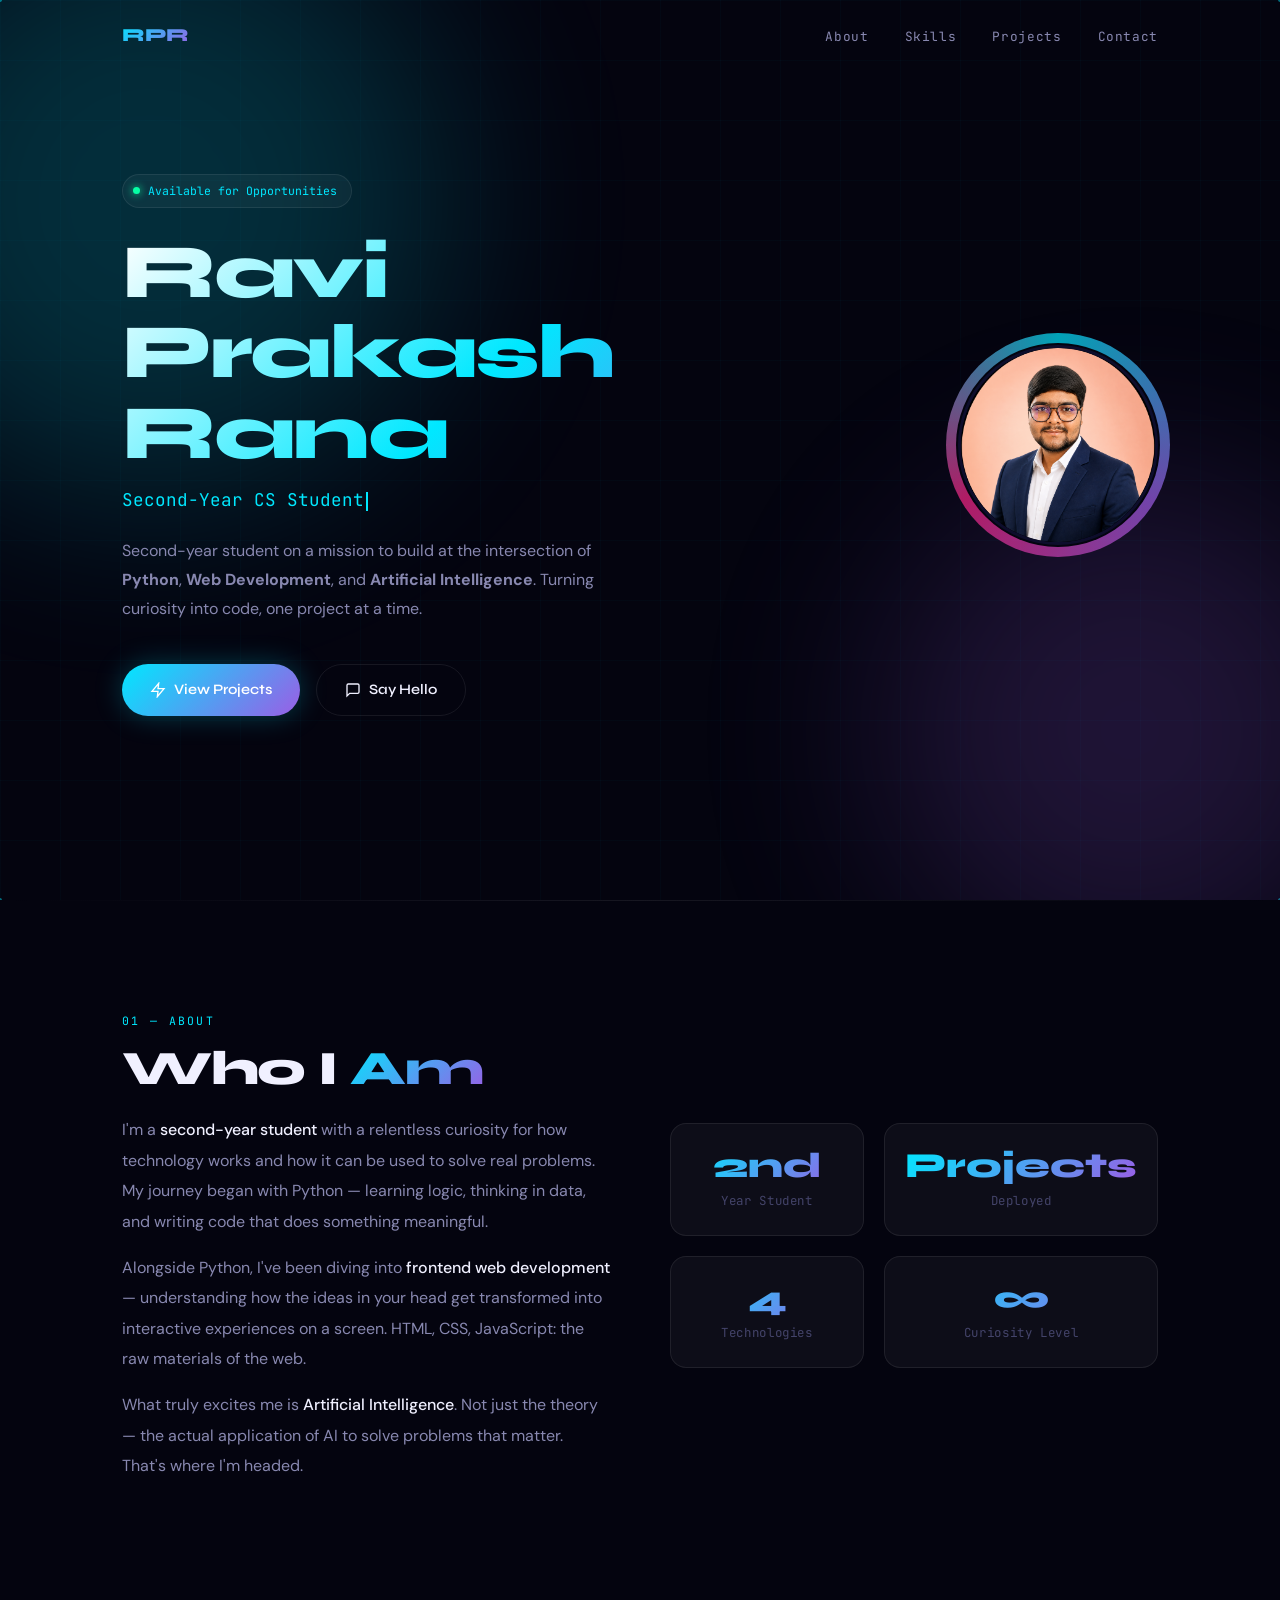
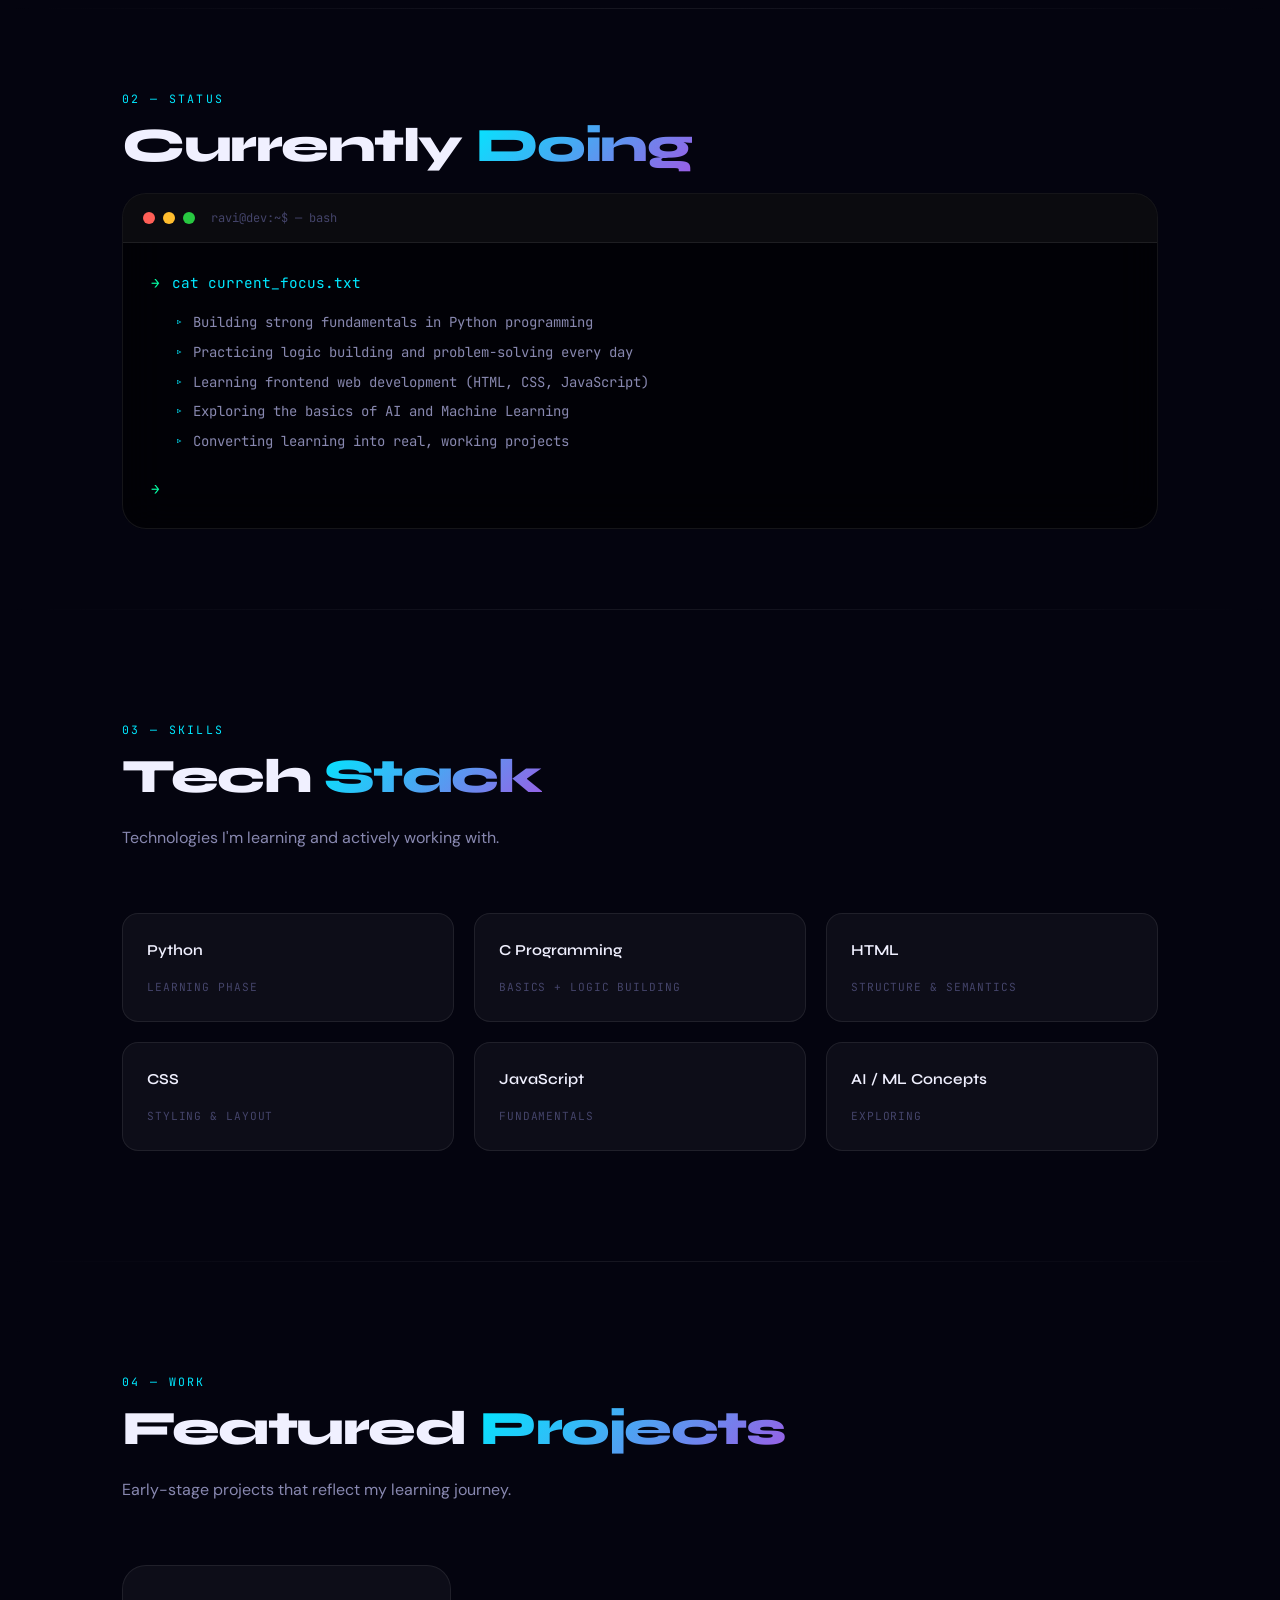
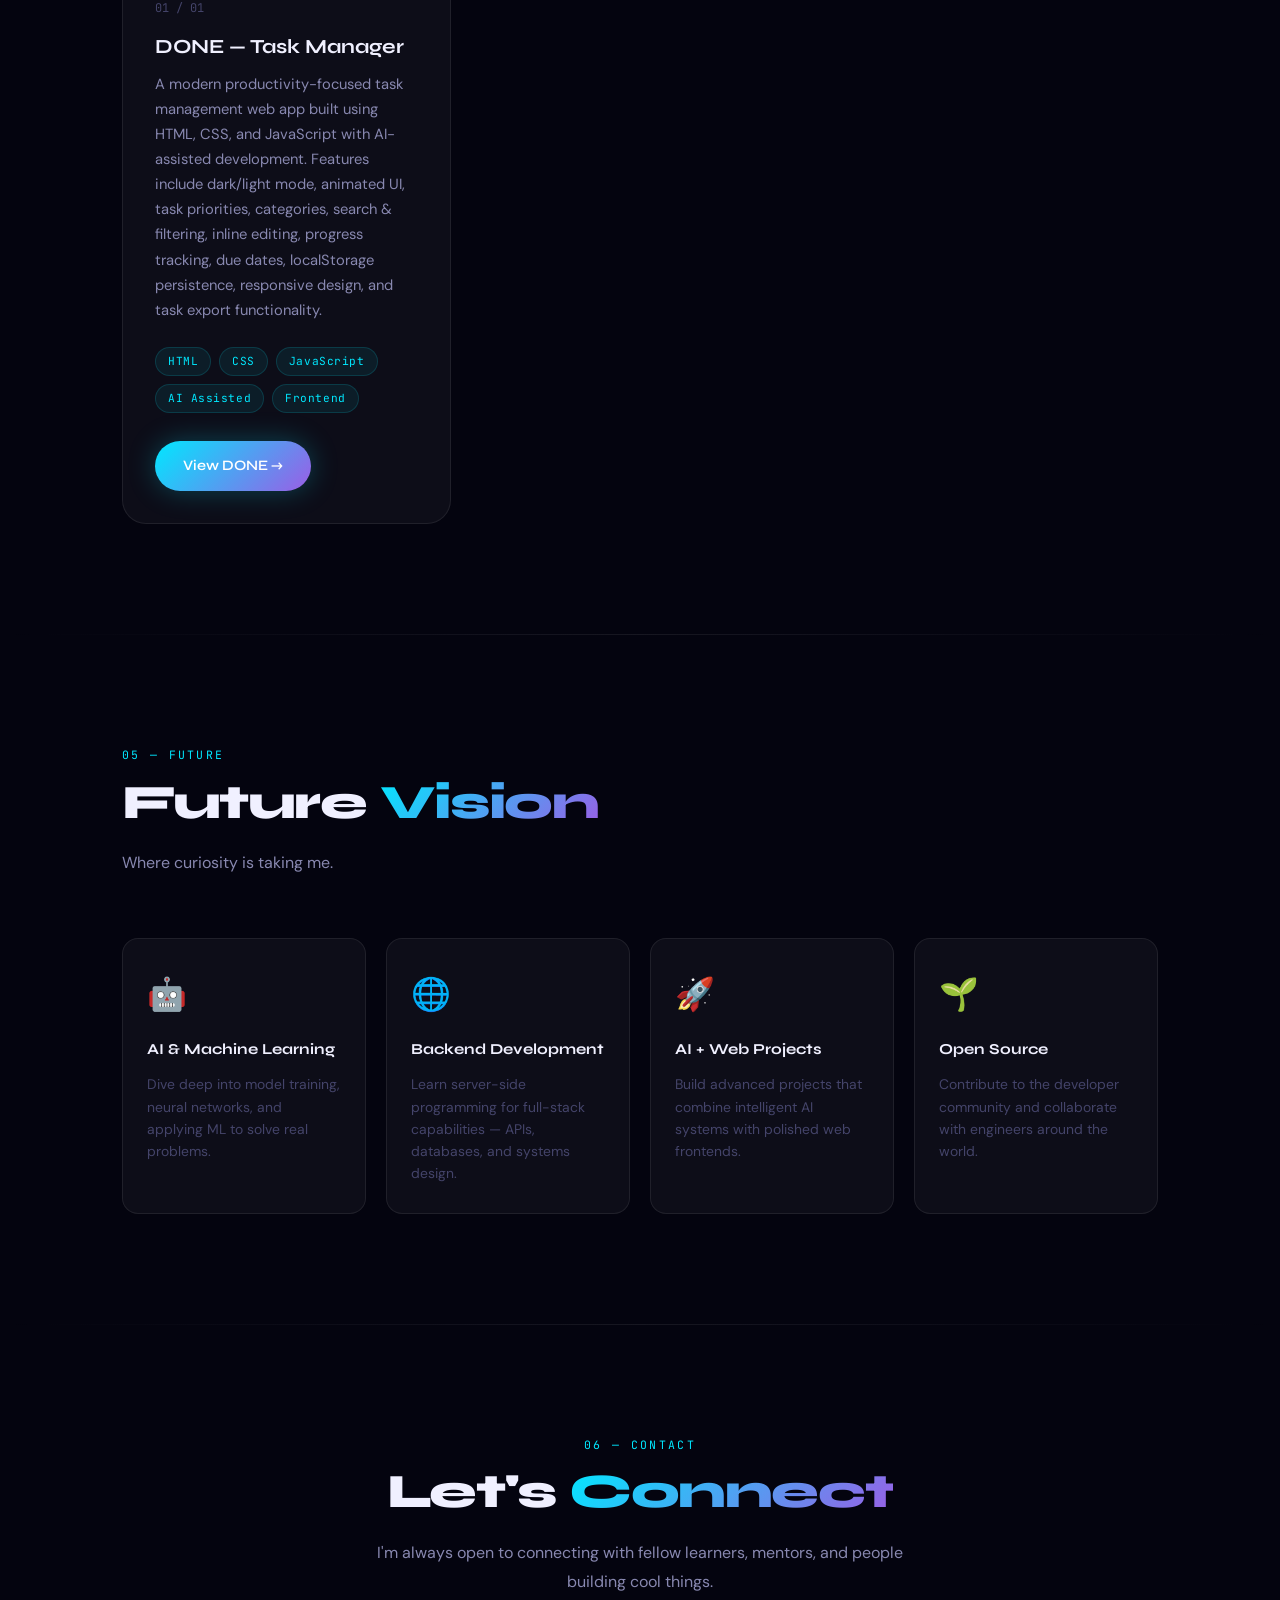
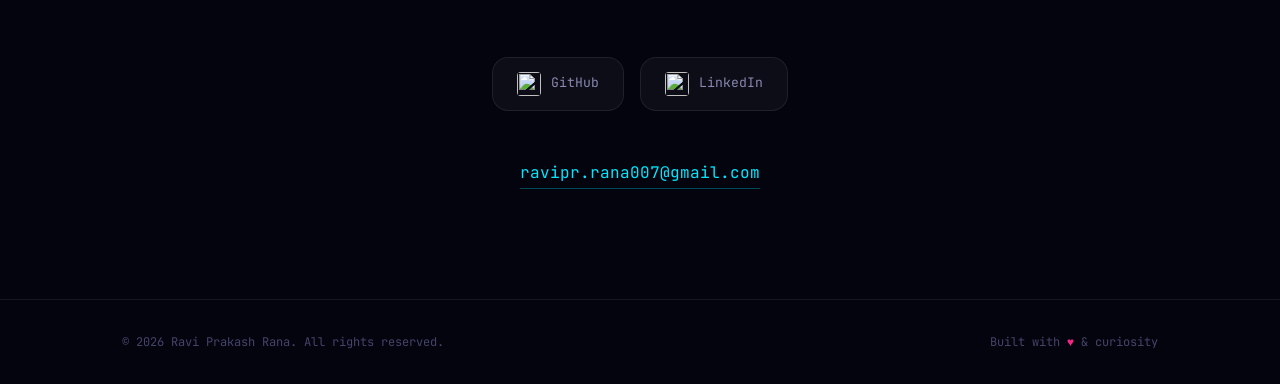
==== commit afc43b23: "Update index.html" ====
--- a/index.html
+++ b/index.html
@@ -11,7 +11,7 @@
   <link rel="preconnect" href="https://fonts.gstatic.com" crossorigin />
   <link href="https://fonts.googleapis.com/css2?family=Syne:wght@400;600;700;800&family=JetBrains+Mono:wght@300;400;600&family=DM+Sans:ital,opsz,wght@0,9..40,300;0,9..40,400;0,9..40,500;1,9..40,300&display=swap"
     rel="stylesheet" />
-  
+  <link rel="stylesheet" href="style.css">
 
   
 </head>
@@ -384,14 +384,9 @@
       </div>
     </footer>
 
-  </div><!-- /site-wrap -->
-
-  <!-- =============================================
-       JAVASCRIPT
-  ============================================= -->
-  <script>
-    
-  </script>
+  </div>
+
+  <script src="portfolio.js"></script>
 </body>
 
 </html>
--- a/style.css
+++ b/style.css
@@ -0,0 +1,1177 @@
+   /* =============================================
+       DESIGN TOKENS / CSS VARIABLES
+    ============================================= */
+    :root {
+      --bg-0: #04040f;
+      --bg-1: #080820;
+      --bg-2: #0d0d2b;
+      --surface: rgba(255, 255, 255, 0.04);
+      --surface-md: rgba(255, 255, 255, 0.07);
+      --border: rgba(255, 255, 255, 0.08);
+      --border-glow: rgba(0, 232, 255, 0.3);
+
+      --cyan: #00e8ff;
+      --cyan-dim: #00b4c8;
+      --violet: #9b5de5;
+      --violet-dim: #6d3aad;
+      --pink: #f72585;
+      --green: #06ffa5;
+
+      --text-primary: #f0f0ff;
+      --text-secondary: #8888b0;
+      --text-muted: #44446a;
+
+      --font-display: 'Syne', sans-serif;
+      --font-body: 'DM Sans', sans-serif;
+      --font-mono: 'JetBrains Mono', monospace;
+
+      --radius-sm: 8px;
+      --radius-md: 16px;
+      --radius-lg: 24px;
+      --radius-xl: 40px;
+
+      --ease-smooth: cubic-bezier(0.25, 0.46, 0.45, 0.94);
+      --ease-bounce: cubic-bezier(0.34, 1.56, 0.64, 1);
+      --ease-expo: cubic-bezier(0.16, 1, 0.3, 1);
+    }
+
+    /* =============================================
+       RESET & BASE
+    ============================================= */
+    *,
+    *::before,
+    *::after {
+      box-sizing: border-box;
+      margin: 0;
+      padding: 0;
+    }
+
+    html {
+      scroll-behavior: smooth;
+      overflow-x: hidden;
+    }
+
+    body {
+      background-color: var(--bg-0);
+      color: var(--text-primary);
+      font-family: var(--font-body);
+      font-size: 16px;
+      line-height: 1.7;
+      overflow-x: hidden;
+      
+    }
+
+    /* Hide scrollbar but keep functionality */
+    ::-webkit-scrollbar {
+      width: 4px;
+    }
+
+    ::-webkit-scrollbar-track {
+      background: var(--bg-0);
+    }
+
+    ::-webkit-scrollbar-thumb {
+      background: var(--cyan-dim);
+      border-radius: 2px;
+    }
+
+    a {
+      color: var(--cyan);
+      text-decoration: none;
+    }
+
+    img {
+      max-width: 100%;
+      display: block;
+    }
+
+    ul {
+      list-style: none;
+    }
+
+    /* =============================================
+       SCROLL PROGRESS BAR
+    ============================================= */
+    #scroll-progress {
+      position: fixed;
+      top: 0;
+      left: 0;
+      height: 2px;
+      width: 0%;
+      background: linear-gradient(90deg, var(--cyan), var(--violet), var(--pink));
+      z-index: 9999;
+      transition: width 0.1s linear;
+    }
+
+    /* =============================================
+       CANVAS BACKGROUND (particles)
+    ============================================= */
+    #bg-canvas {
+      position: fixed;
+      inset: 0;
+      z-index: 0;
+      opacity: 0.45;
+    }
+
+    /* =============================================
+       GRID OVERLAY
+    ============================================= */
+    .grid-overlay {
+      position: fixed;
+      inset: 0;
+      z-index: 1;
+      background-image:
+        linear-gradient(rgba(0, 232, 255, 0.025) 1px, transparent 1px),
+        linear-gradient(90deg, rgba(0, 232, 255, 0.025) 1px, transparent 1px);
+      background-size: 60px 60px;
+      pointer-events: none;
+    }
+
+    /* =============================================
+       LAYOUT WRAPPER
+    ============================================= */
+    .site-wrap {
+      position: relative;
+      z-index: 2;
+    }
+
+    .container {
+      max-width: 1100px;
+      margin: 0 auto;
+      padding: 0 32px;
+    }
+
+    /* =============================================
+       NAVBAR
+    ============================================= */
+    #navbar {
+      position: fixed;
+      top: 0;
+      left: 0;
+      right: 0;
+      z-index: 999;
+      padding: 20px 0;
+      transition: background 0.4s var(--ease-smooth), padding 0.4s var(--ease-smooth), border-bottom 0.4s;
+    }
+
+    #navbar.scrolled {
+      background: rgba(4, 4, 15, 0.85);
+      backdrop-filter: blur(20px);
+      -webkit-backdrop-filter: blur(20px);
+      padding: 12px 0;
+      border-bottom: 1px solid var(--border);
+    }
+
+    .nav-inner {
+      display: flex;
+      align-items: center;
+      justify-content: space-between;
+    }
+
+    .nav-logo {
+      font-family: var(--font-display);
+      font-weight: 800;
+      font-size: 1.15rem;
+      letter-spacing: -0.02em;
+      background: linear-gradient(135deg, var(--cyan), var(--violet));
+      -webkit-background-clip: text;
+      -webkit-text-fill-color: transparent;
+      background-clip: text;
+    }
+
+    .nav-links {
+      display: flex;
+      gap: 36px;
+      align-items: center;
+    }
+
+    .nav-links a {
+      font-family: var(--font-mono);
+      font-size: 0.8rem;
+      color: var(--text-secondary);
+      letter-spacing: 0.05em;
+      transition: color 0.2s;
+      position: relative;
+    }
+
+    .nav-links a::after {
+      content: '';
+      position: absolute;
+      bottom: -4px;
+      left: 0;
+      width: 0;
+      height: 1px;
+      background: var(--cyan);
+      transition: width 0.3s var(--ease-expo);
+    }
+
+    .nav-links a:hover {
+      color: var(--cyan);
+    }
+
+    .nav-links a:hover::after {
+      width: 100%;
+    }
+
+    /* Hamburger */
+    .nav-toggle {
+      display: none;
+      flex-direction: column;
+      gap: 5px;
+      background: none;
+      border: none;
+      padding: 4px;
+    }
+
+    .nav-toggle span {
+      display: block;
+      width: 24px;
+      height: 1.5px;
+      background: var(--text-primary);
+      transition: all 0.3s var(--ease-smooth);
+      transform-origin: center;
+    }
+
+    .nav-toggle.open span:nth-child(1) {
+      transform: translateY(6.5px) rotate(45deg);
+    }
+
+    .nav-toggle.open span:nth-child(2) {
+      opacity: 0;
+      transform: scaleX(0);
+    }
+
+    .nav-toggle.open span:nth-child(3) {
+      transform: translateY(-6.5px) rotate(-45deg);
+    }
+
+    /* Mobile menu */
+    .mobile-menu {
+      display: none;
+      flex-direction: column;
+      gap: 0;
+      background: rgba(4, 4, 15, 0.97);
+      border-top: 1px solid var(--border);
+      padding: 8px 0;
+    }
+
+    .mobile-menu.open {
+      display: flex;
+    }
+
+    .mobile-menu a {
+      font-family: var(--font-mono);
+      font-size: 0.85rem;
+      color: var(--text-secondary);
+      padding: 14px 32px;
+      border-bottom: 1px solid var(--border);
+      transition: color 0.2s, background 0.2s;
+    }
+
+    .mobile-menu a:hover {
+      color: var(--cyan);
+      background: var(--surface);
+    }
+
+    /* =============================================
+       HERO SECTION
+    ============================================= */
+    #hero {
+      min-height: 100vh;
+      display: flex;
+      align-items: center;
+      padding-top: 100px;
+      position: relative;
+      overflow: hidden;
+    }
+
+    /* Glow blobs */
+    .hero-blob {
+      position: absolute;
+      border-radius: 50%;
+      filter: blur(100px);
+      opacity: 0.18;
+      pointer-events: none;
+    }
+
+    .hero-blob-1 {
+      width: 600px;
+      height: 600px;
+      background: var(--cyan);
+      top: -100px;
+      left: -150px;
+    }
+
+    .hero-blob-2 {
+      width: 500px;
+      height: 500px;
+      background: var(--violet);
+      bottom: -80px;
+      right: -100px;
+    }
+
+    .hero-inner {
+      display: grid;
+      grid-template-columns: 1fr auto;
+      align-items: center;
+      gap: 60px;
+      width: 100%;
+    }
+
+    .hero-badge {
+      display: inline-flex;
+      align-items: center;
+      gap: 8px;
+      background: var(--surface);
+      border: 1px solid var(--border);
+      border-radius: 100px;
+      padding: 6px 14px 6px 10px;
+      font-family: var(--font-mono);
+      font-size: 0.72rem;
+      color: var(--cyan);
+      margin-bottom: 24px;
+      animation: fadeSlideUp 0.8s var(--ease-expo) both;
+    }
+
+    .hero-badge-dot {
+      width: 7px;
+      height: 7px;
+      border-radius: 50%;
+      background: var(--green);
+      box-shadow: 0 0 8px var(--green);
+      animation: pulse-dot 2s infinite;
+    }
+
+    @keyframes pulse-dot {
+
+      0%,
+      100% {
+        opacity: 1;
+        transform: scale(1);
+      }
+
+      50% {
+        opacity: 0.6;
+        transform: scale(1.3);
+      }
+    }
+
+    .hero-name {
+      font-family: var(--font-display);
+      font-weight: 800;
+      font-size: clamp(2.8rem, 6vw, 5rem);
+      line-height: 1.05;
+      letter-spacing: -0.03em;
+      background: linear-gradient(135deg, #ffffff 0%, var(--cyan) 50%, var(--violet) 100%);
+      -webkit-background-clip: text;
+      -webkit-text-fill-color: transparent;
+      background-clip: text;
+      margin-bottom: 12px;
+      animation: fadeSlideUp 0.8s 0.1s var(--ease-expo) both;
+    }
+
+    .hero-typewriter {
+      font-family: var(--font-mono);
+      font-size: clamp(0.9rem, 2vw, 1.1rem);
+      color: var(--cyan);
+      min-height: 1.8em;
+      margin-bottom: 20px;
+      animation: fadeSlideUp 0.8s 0.2s var(--ease-expo) both;
+    }
+
+    .hero-typewriter .cursor {
+      display: inline-block;
+      width: 2px;
+      height: 1.1em;
+      background: var(--cyan);
+      margin-left: 2px;
+      vertical-align: middle;
+      animation: blink 0.9s step-end infinite;
+    }
+
+    @keyframes blink {
+
+      0%,
+      100% {
+        opacity: 1
+      }
+
+      50% {
+        opacity: 0
+      }
+    }
+
+    .hero-desc {
+      color: var(--text-secondary);
+      font-size: 1rem;
+      max-width: 520px;
+      line-height: 1.8;
+      margin-bottom: 40px;
+      animation: fadeSlideUp 0.8s 0.3s var(--ease-expo) both;
+    }
+
+    .hero-ctas {
+      display: flex;
+      gap: 16px;
+      flex-wrap: wrap;
+      animation: fadeSlideUp 0.8s 0.4s var(--ease-expo) both;
+    }
+
+    /* Profile picture */
+    .hero-avatar {
+      position: relative;
+      animation: fadeSlideUp 0.9s 0.25s var(--ease-expo) both;
+    }
+
+    .hero-avatar-ring {
+      position: absolute;
+      inset: -12px;
+      border-radius: 50%;
+      background: conic-gradient(var(--cyan), var(--violet), var(--pink), var(--cyan));
+      animation: spin 8s linear infinite;
+      opacity: 0.7;
+    }
+
+    .hero-avatar-ring-mask {
+      position: absolute;
+      inset: -2px;
+      border-radius: 50%;
+      background: var(--bg-0);
+      z-index: 1;
+    }
+
+    .hero-avatar img {
+      position: relative;
+      z-index: 2;
+      width: 200px;
+      height: 200px;
+      border-radius: 50%;
+      object-fit: cover;
+      object-position: top;
+      border: 3px solid var(--bg-2);
+    }
+
+    /* Fallback avatar (initials) if image missing */
+    .hero-avatar-fallback {
+      position: relative;
+      z-index: 2;
+      width: 200px;
+      height: 200px;
+      border-radius: 50%;
+      background: linear-gradient(135deg, var(--bg-2), var(--bg-1));
+      border: 3px solid rgba(0, 232, 255, 0.2);
+      display: flex;
+      align-items: center;
+      justify-content: center;
+      font-family: var(--font-display);
+      font-size: 3rem;
+      font-weight: 800;
+      background: linear-gradient(135deg, var(--cyan), var(--violet));
+      -webkit-background-clip: text;
+      -webkit-text-fill-color: transparent;
+      background-clip: text;
+    }
+
+    @keyframes spin {
+      to {
+        transform: rotate(360deg);
+      }
+    }
+
+    /* =============================================
+       BUTTONS
+    ============================================= */
+    .btn {
+      display: inline-flex;
+      align-items: center;
+      gap: 8px;
+      padding: 13px 28px;
+      border-radius: 100px;
+      font-family: var(--font-display);
+      font-weight: 600;
+      font-size: 0.9rem;
+      transition: all 0.3s var(--ease-bounce);
+      position: relative;
+      overflow: hidden;
+      white-space: nowrap;
+    }
+
+    .btn::after {
+      content: '';
+      position: absolute;
+      inset: 0;
+      background: rgba(255, 255, 255, 0.1);
+      opacity: 0;
+      transition: opacity 0.2s;
+    }
+
+    .btn:hover::after {
+      opacity: 1;
+    }
+
+    .btn:active {
+      transform: scale(0.96) !important;
+    }
+
+    .btn-primary {
+      background: linear-gradient(135deg, var(--cyan), var(--violet));
+      color: #fff;
+      box-shadow: 0 0 28px rgba(0, 232, 255, 0.25);
+    }
+
+    .btn-primary:hover {
+      transform: translateY(-3px);
+      box-shadow: 0 0 48px rgba(0, 232, 255, 0.4);
+    }
+
+    .btn-ghost {
+      background: transparent;
+      color: var(--text-primary);
+      border: 1px solid var(--border);
+    }
+
+    .btn-ghost:hover {
+      border-color: var(--cyan);
+      color: var(--cyan);
+      transform: translateY(-3px);
+      box-shadow: 0 0 24px rgba(0, 232, 255, 0.15);
+    }
+
+    /* =============================================
+       SECTION COMMON
+    ============================================= */
+    section {
+      padding: 110px 0;
+      position: relative;
+    }
+
+    .section-tag {
+      font-family: var(--font-mono);
+      font-size: 0.72rem;
+      color: var(--cyan);
+      letter-spacing: 0.2em;
+      text-transform: uppercase;
+      margin-bottom: 12px;
+    }
+
+    .section-title {
+      font-family: var(--font-display);
+      font-weight: 800;
+      font-size: clamp(2rem, 4vw, 3rem);
+      letter-spacing: -0.03em;
+      line-height: 1.1;
+      margin-bottom: 20px;
+    }
+
+    .section-title span {
+      background: linear-gradient(135deg, var(--cyan), var(--violet));
+      -webkit-background-clip: text;
+      -webkit-text-fill-color: transparent;
+      background-clip: text;
+    }
+
+    .section-desc {
+      color: var(--text-secondary);
+      font-size: 1rem;
+      max-width: 540px;
+      margin-bottom: 60px;
+      line-height: 1.8;
+    }
+
+    /* Divider line */
+    .divider {
+      width: 100%;
+      height: 1px;
+      background: linear-gradient(90deg, transparent, var(--border), transparent);
+      margin: 0;
+    }
+
+    /* Scroll reveal base state */
+    .reveal {
+      opacity: 0;
+      transform: translateY(40px);
+      transition: opacity 0.7s var(--ease-expo), transform 0.7s var(--ease-expo);
+    }
+
+    .reveal.visible {
+      opacity: 1;
+      transform: translateY(0);
+    }
+
+    .reveal-left {
+      opacity: 0;
+      transform: translateX(-40px);
+      transition: opacity 0.7s var(--ease-expo), transform 0.7s var(--ease-expo);
+    }
+
+    .reveal-left.visible {
+      opacity: 1;
+      transform: translateX(0);
+    }
+
+    .reveal-right {
+      opacity: 0;
+      transform: translateX(40px);
+      transition: opacity 0.7s var(--ease-expo), transform 0.7s var(--ease-expo);
+    }
+
+    .reveal-right.visible {
+      opacity: 1;
+      transform: translateX(0);
+    }
+
+    /* Stagger delays */
+    .delay-1 {
+      transition-delay: 0.1s;
+    }
+
+    .delay-2 {
+      transition-delay: 0.2s;
+    }
+
+    .delay-3 {
+      transition-delay: 0.3s;
+    }
+
+    .delay-4 {
+      transition-delay: 0.4s;
+    }
+
+    .delay-5 {
+      transition-delay: 0.5s;
+    }
+
+    /* =============================================
+       ABOUT SECTION
+    ============================================= */
+    #about .about-grid {
+      display: grid;
+      grid-template-columns: 1fr 1fr;
+      gap: 60px;
+      align-items: start;
+    }
+
+    .about-text p {
+      color: var(--text-secondary);
+      line-height: 1.9;
+      margin-bottom: 16px;
+    }
+
+    .about-text p strong {
+      color: var(--text-primary);
+      font-weight: 500;
+    }
+
+    .about-stats {
+      display: grid;
+      grid-template-columns: 1fr 1fr;
+      gap: 20px;
+      margin-top: 8px;
+    }
+
+    .stat-card {
+      background: var(--surface);
+      border: 1px solid var(--border);
+      border-radius: var(--radius-md);
+      padding: 24px 20px;
+      text-align: center;
+      transition: border-color 0.3s, transform 0.3s var(--ease-bounce);
+    }
+
+    .stat-card:hover {
+      border-color: var(--border-glow);
+      transform: translateY(-4px);
+    }
+
+    .stat-num {
+      font-family: var(--font-display);
+      font-size: 2.2rem;
+      font-weight: 800;
+      background: linear-gradient(135deg, var(--cyan), var(--violet));
+      -webkit-background-clip: text;
+      -webkit-text-fill-color: transparent;
+      background-clip: text;
+      line-height: 1;
+      margin-bottom: 6px;
+    }
+
+    .stat-label {
+      font-size: 0.78rem;
+      color: var(--text-muted);
+      font-family: var(--font-mono);
+      letter-spacing: 0.05em;
+    }
+
+    /* =============================================
+       CURRENTLY DOING — Terminal style
+    ============================================= */
+    #currently {
+      padding: 80px 0;
+    }
+
+    .terminal {
+      background: rgba(0, 0, 0, 0.6);
+      border: 1px solid var(--border);
+      border-radius: var(--radius-lg);
+      overflow: hidden;
+      backdrop-filter: blur(20px);
+    }
+
+    .terminal-bar {
+      display: flex;
+      align-items: center;
+      gap: 8px;
+      padding: 14px 20px;
+      background: rgba(255, 255, 255, 0.04);
+      border-bottom: 1px solid var(--border);
+    }
+
+    .terminal-dot {
+      width: 12px;
+      height: 12px;
+      border-radius: 50%;
+    }
+
+    .terminal-dot.red {
+      background: #ff5f57;
+    }
+
+    .terminal-dot.amber {
+      background: #ffbd2e;
+    }
+
+    .terminal-dot.green {
+      background: #28c841;
+    }
+
+    .terminal-title {
+      font-family: var(--font-mono);
+      font-size: 0.75rem;
+      color: var(--text-muted);
+      margin-left: 8px;
+    }
+
+    .terminal-body {
+      padding: 28px 28px;
+    }
+
+    .terminal-line {
+      display: flex;
+      align-items: flex-start;
+      gap: 12px;
+      margin-bottom: 14px;
+      font-family: var(--font-mono);
+      font-size: 0.9rem;
+      line-height: 1.6;
+    }
+
+    .t-prompt {
+      color: var(--green);
+      flex-shrink: 0;
+    }
+
+    .t-cmd {
+      color: var(--cyan);
+    }
+
+    .t-output {
+      color: var(--text-secondary);
+      margin-left: 24px;
+    }
+
+    .t-output-list {
+      margin-left: 24px;
+    }
+
+    .t-output-list li {
+      color: var(--text-secondary);
+      font-family: var(--font-mono);
+      font-size: 0.87rem;
+      padding: 3px 0;
+      display: flex;
+      align-items: center;
+      gap: 10px;
+    }
+
+    .t-output-list li::before {
+      content: '▹';
+      color: var(--cyan);
+      flex-shrink: 0;
+    }
+
+    /* =============================================
+       SKILLS SECTION
+    ============================================= */
+    #skills .skills-grid {
+      display: grid;
+      grid-template-columns: repeat(auto-fill, minmax(280px, 1fr));
+      gap: 20px;
+    }
+
+    .skill-card {
+      background: var(--surface);
+      border: 1px solid var(--border);
+      border-radius: var(--radius-md);
+      padding: 24px;
+      transition: border-color 0.3s, transform 0.3s var(--ease-bounce), box-shadow 0.3s;
+    }
+
+    .skill-card:hover {
+      border-color: var(--border-glow);
+      transform: translateY(-5px);
+      box-shadow: 0 20px 60px rgba(0, 0, 0, 0.4), 0 0 30px rgba(0, 232, 255, 0.06);
+    }
+
+    .skill-header {
+      display: flex;
+      align-items: center;
+      justify-content: space-between;
+      margin-bottom: 14px;
+    }
+
+    .skill-name {
+      font-family: var(--font-display);
+      font-weight: 600;
+      font-size: 0.95rem;
+      color: var(--text-primary);
+    }
+
+    .skill-pct {
+      font-family: var(--font-mono);
+      font-size: 0.8rem;
+      color: var(--cyan);
+    }
+
+    .skill-bar-bg {
+      height: 4px;
+      background: rgba(255, 255, 255, 0.06);
+      border-radius: 100px;
+      overflow: hidden;
+    }
+
+    .skill-bar-fill {
+      height: 100%;
+      border-radius: 100px;
+      width: 0%;
+      transition: width 1.2s var(--ease-expo);
+      background: linear-gradient(90deg, var(--cyan), var(--violet));
+    }
+
+    .skill-bar-fill.animated {
+      /* class added by JS */
+    }
+
+    .skill-tag {
+      margin-top: 12px;
+      font-family: var(--font-mono);
+      font-size: 0.7rem;
+      color: var(--text-muted);
+      letter-spacing: 0.08em;
+    }
+
+    /* =============================================
+       PROJECTS SECTION
+    ============================================= */
+    #projects .projects-grid {
+      display: grid;
+      grid-template-columns: repeat(auto-fill, minmax(320px, 1fr));
+      gap: 24px;
+    }
+
+    .project-card {
+      background: var(--surface);
+      border: 1px solid var(--border);
+      border-radius: var(--radius-lg);
+      padding: 32px;
+      transition: border-color 0.3s, transform 0.3s var(--ease-bounce), box-shadow 0.3s;
+      position: relative;
+      overflow: hidden;
+      transform-style: preserve-3d;
+      will-change: transform;
+    }
+
+    .project-card::before {
+      content: '';
+      position: absolute;
+      top: 0;
+      left: 0;
+      right: 0;
+      height: 1px;
+      background: linear-gradient(90deg, transparent, var(--cyan), transparent);
+      opacity: 0;
+      transition: opacity 0.4s;
+    }
+
+    .project-card:hover {
+      border-color: var(--border-glow);
+      box-shadow: 0 20px 60px rgba(0,0,0,0.4),
+            0 0 30px rgba(0,232,255,0.08);
+    }
+
+    .project-card:hover::before {
+      opacity: 1;
+    }
+
+    .project-num {
+      font-family: var(--font-mono);
+      font-size: 0.75rem;
+      color: var(--text-muted);
+      margin-bottom: 16px;
+    }
+
+    .project-title {
+      font-family: var(--font-display);
+      font-weight: 700;
+      font-size: 1.25rem;
+      color: var(--text-primary);
+      margin-bottom: 12px;
+      line-height: 1.3;
+    }
+
+    .project-desc {
+      color: var(--text-secondary);
+      font-size: 0.92rem;
+      line-height: 1.7;
+      margin-bottom: 24px;
+    }
+
+    .project-tags {
+      display: flex;
+      flex-wrap: wrap;
+      gap: 8px;
+    }
+
+    .project-tag {
+      background: rgba(0, 232, 255, 0.07);
+      border: 1px solid rgba(0, 232, 255, 0.15);
+      color: var(--cyan);
+      font-family: var(--font-mono);
+      font-size: 0.7rem;
+      padding: 4px 12px;
+      border-radius: 100px;
+      letter-spacing: 0.05em;
+    }
+
+    /* =============================================
+       FUTURE VISION
+    ============================================= */
+    #vision .vision-grid {
+      display: grid;
+      grid-template-columns: repeat(auto-fill, minmax(240px, 1fr));
+      gap: 20px;
+    }
+
+    .vision-card {
+      background: var(--surface);
+      border: 1px solid var(--border);
+      border-radius: var(--radius-md);
+      padding: 28px 24px;
+      transition: border-color 0.3s, transform 0.3s var(--ease-bounce);
+    }
+
+    .vision-card:hover {
+      border-color: rgba(155, 93, 229, 0.4);
+      transform: translateY(-5px);
+    }
+
+    .vision-icon {
+      font-size: 2rem;
+      margin-bottom: 16px;
+    }
+
+    .vision-title {
+      font-family: var(--font-display);
+      font-weight: 700;
+      font-size: 0.95rem;
+      color: var(--text-primary);
+      margin-bottom: 10px;
+    }
+
+    .vision-desc {
+      color: var(--text-muted);
+      font-size: 0.87rem;
+      line-height: 1.6;
+    }
+
+    /* =============================================
+       CONTACT SECTION
+    ============================================= */
+    #contact {
+      text-align: center;
+    }
+
+    #contact .section-desc {
+      margin-left: auto;
+      margin-right: auto;
+    }
+
+    .contact-links {
+      display: flex;
+      justify-content: center;
+      gap: 16px;
+      flex-wrap: wrap;
+      margin-bottom: 48px;
+    }
+
+    .contact-link {
+      display: flex;
+      align-items: center;
+      gap: 10px;
+      padding: 14px 24px;
+      background: var(--surface);
+      border: 1px solid var(--border);
+      border-radius: var(--radius-md);
+      color: var(--text-secondary);
+      font-family: var(--font-mono);
+      font-size: 0.82rem;
+      transition: all 0.3s var(--ease-bounce);
+    }
+
+    .contact-link img {
+      width: 24px;
+      height: 24px;
+      border-radius: 4px;
+      object-fit: cover;
+    }
+
+    .contact-link:hover {
+      color: var(--cyan);
+      border-color: var(--border-glow);
+      transform: translateY(-4px);
+      box-shadow: 0 12px 40px rgba(0, 0, 0, 0.4), 0 0 20px rgba(0, 232, 255, 0.1);
+    }
+
+    .contact-email {
+      display: inline-block;
+      font-family: var(--font-mono);
+      font-size: 1rem;
+      color: var(--cyan);
+      border-bottom: 1px solid rgba(0, 232, 255, 0.3);
+      padding-bottom: 2px;
+      transition: border-color 0.2s;
+    }
+
+    .contact-email:hover {
+      border-color: var(--cyan);
+    }
+
+    /* =============================================
+       FOOTER
+    ============================================= */
+    footer {
+      padding: 32px 0;
+      border-top: 1px solid var(--border);
+    }
+
+    .footer-inner {
+      display: flex;
+      align-items: center;
+      justify-content: space-between;
+      gap: 16px;
+      flex-wrap: wrap;
+    }
+
+    .footer-copy {
+      font-family: var(--font-mono);
+      font-size: 0.75rem;
+      color: var(--text-muted);
+    }
+
+    .footer-made {
+      font-family: var(--font-mono);
+      font-size: 0.75rem;
+      color: var(--text-muted);
+    }
+
+    .footer-made span {
+      color: var(--pink);
+    }
+
+    /* =============================================
+       KEYFRAMES
+    ============================================= */
+    @keyframes fadeSlideUp {
+      from {
+        opacity: 0;
+        transform: translateY(30px);
+      }
+
+      to {
+        opacity: 1;
+        transform: translateY(0);
+      }
+    }
+
+    /* =============================================
+       RESPONSIVE
+    ============================================= */
+    @media (max-width: 900px) {
+      .hero-inner {
+        grid-template-columns: 1fr;
+        text-align: center;
+        gap: 40px;
+      }
+
+      .hero-ctas {
+        justify-content: center;
+      }
+
+      .hero-avatar {
+        order: -1;
+        margin: 0 auto;
+      }
+
+      #about .about-grid {
+        grid-template-columns: 1fr;
+        gap: 40px;
+      }
+
+      .nav-links {
+        display: none;
+      }
+
+      .nav-toggle {
+        display: flex;
+      }
+    }
+
+    @media (max-width: 600px) {
+      .container {
+        padding: 0 20px;
+      }
+
+      section {
+        padding: 80px 0;
+      }
+
+      .about-stats {
+        grid-template-columns: 1fr 1fr;
+      }
+
+      .hero-avatar img,
+      .hero-avatar-fallback {
+        width: 150px;
+        height: 150px;
+        font-size: 2.5rem;
+      }
+
+      .hero-avatar-ring {
+        inset: -10px;
+      }
+
+      .hero-avatar-ring-mask {
+        inset: -1px;
+      }
+    }
+
+    /* Reduced motion */
+    @media (prefers-reduced-motion: reduce) {
+
+      *,
+      *::before,
+      *::after {
+        animation-duration: 0.01ms !important;
+        transition-duration: 0.01ms !important;
+      }
+    }
+  
